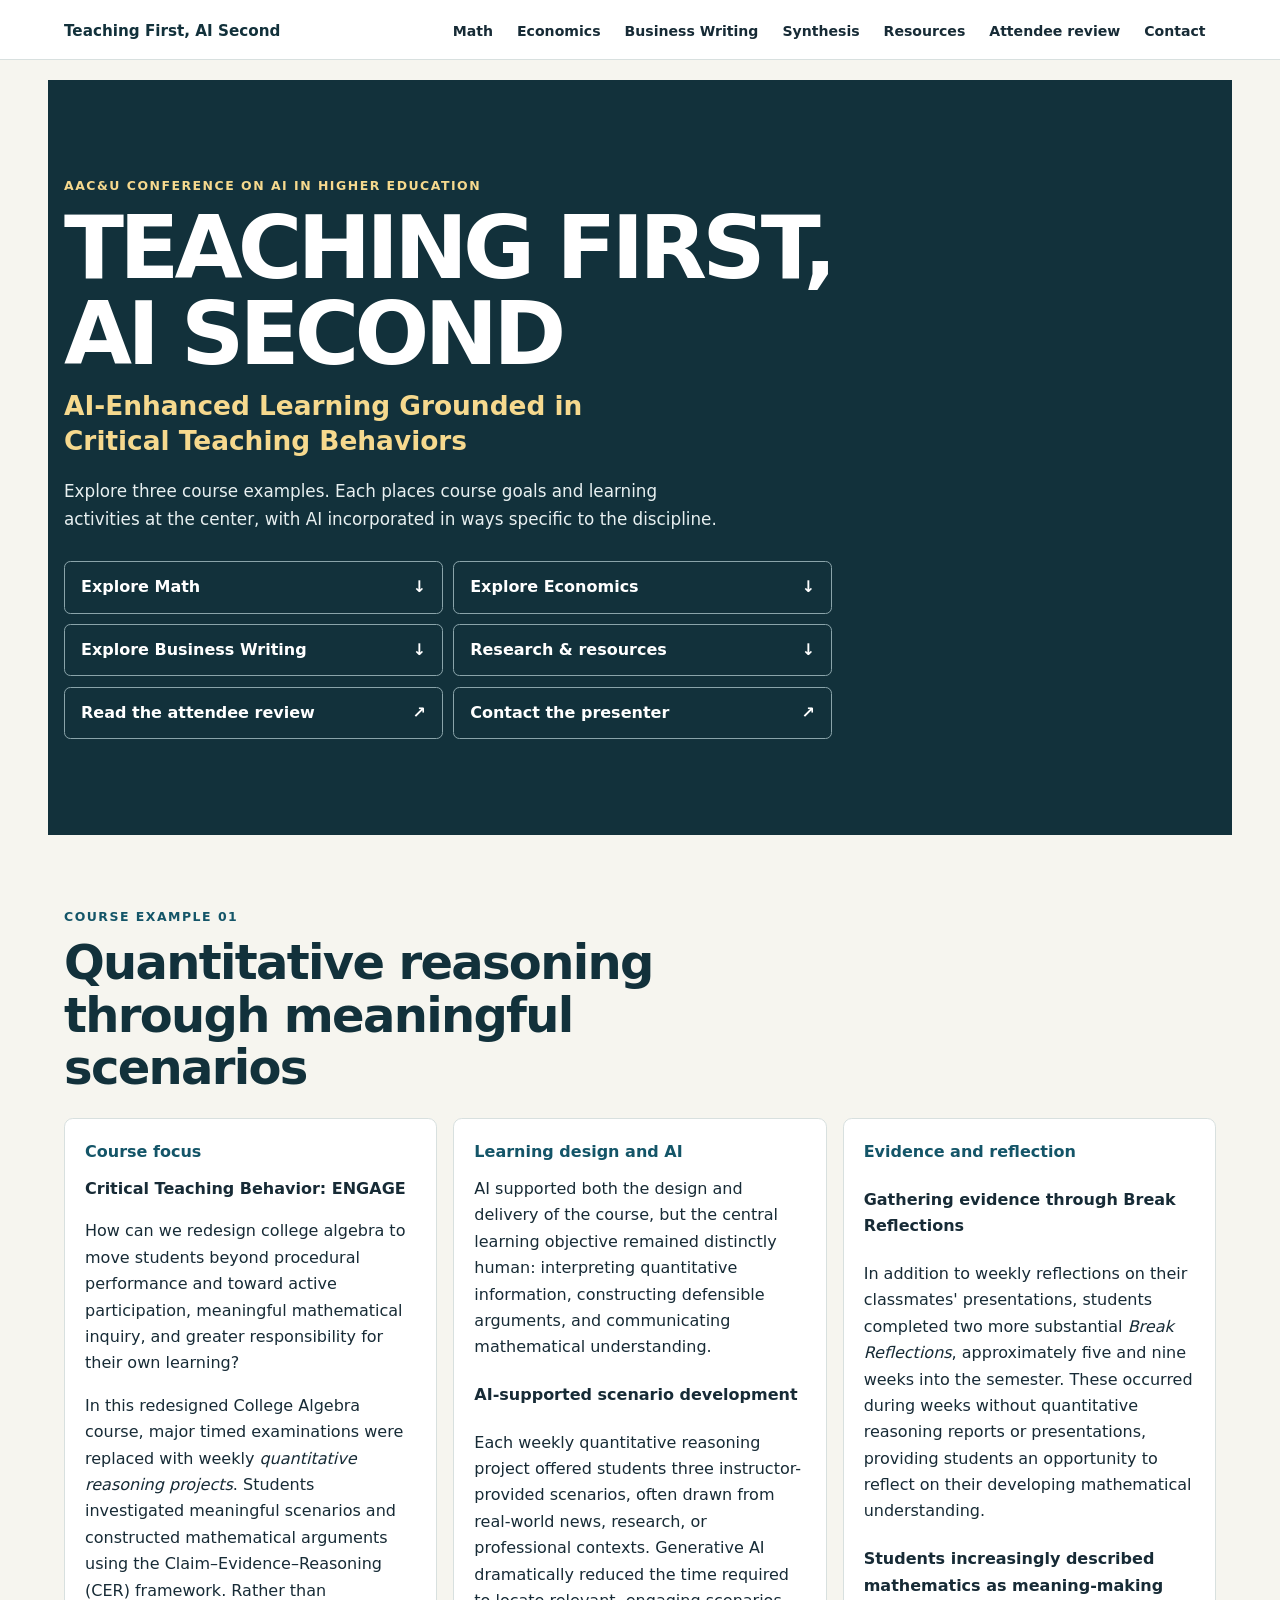
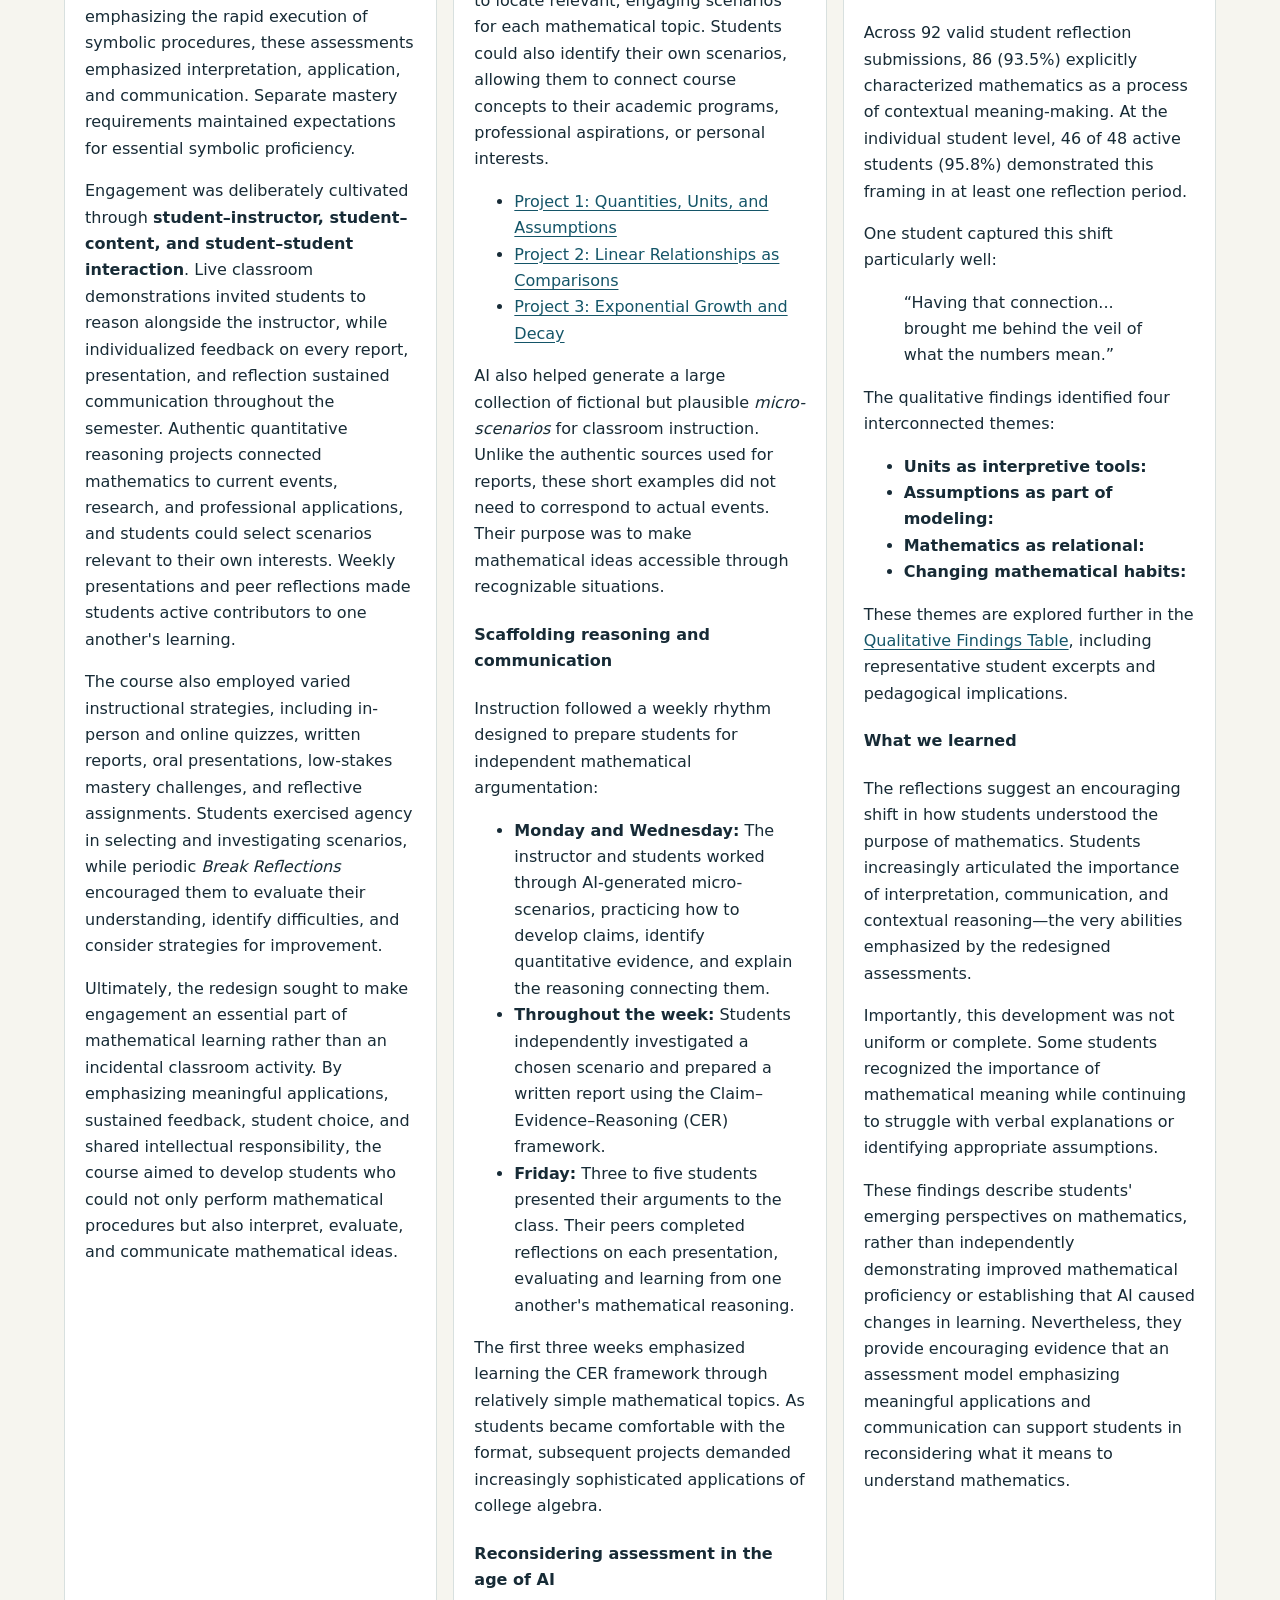
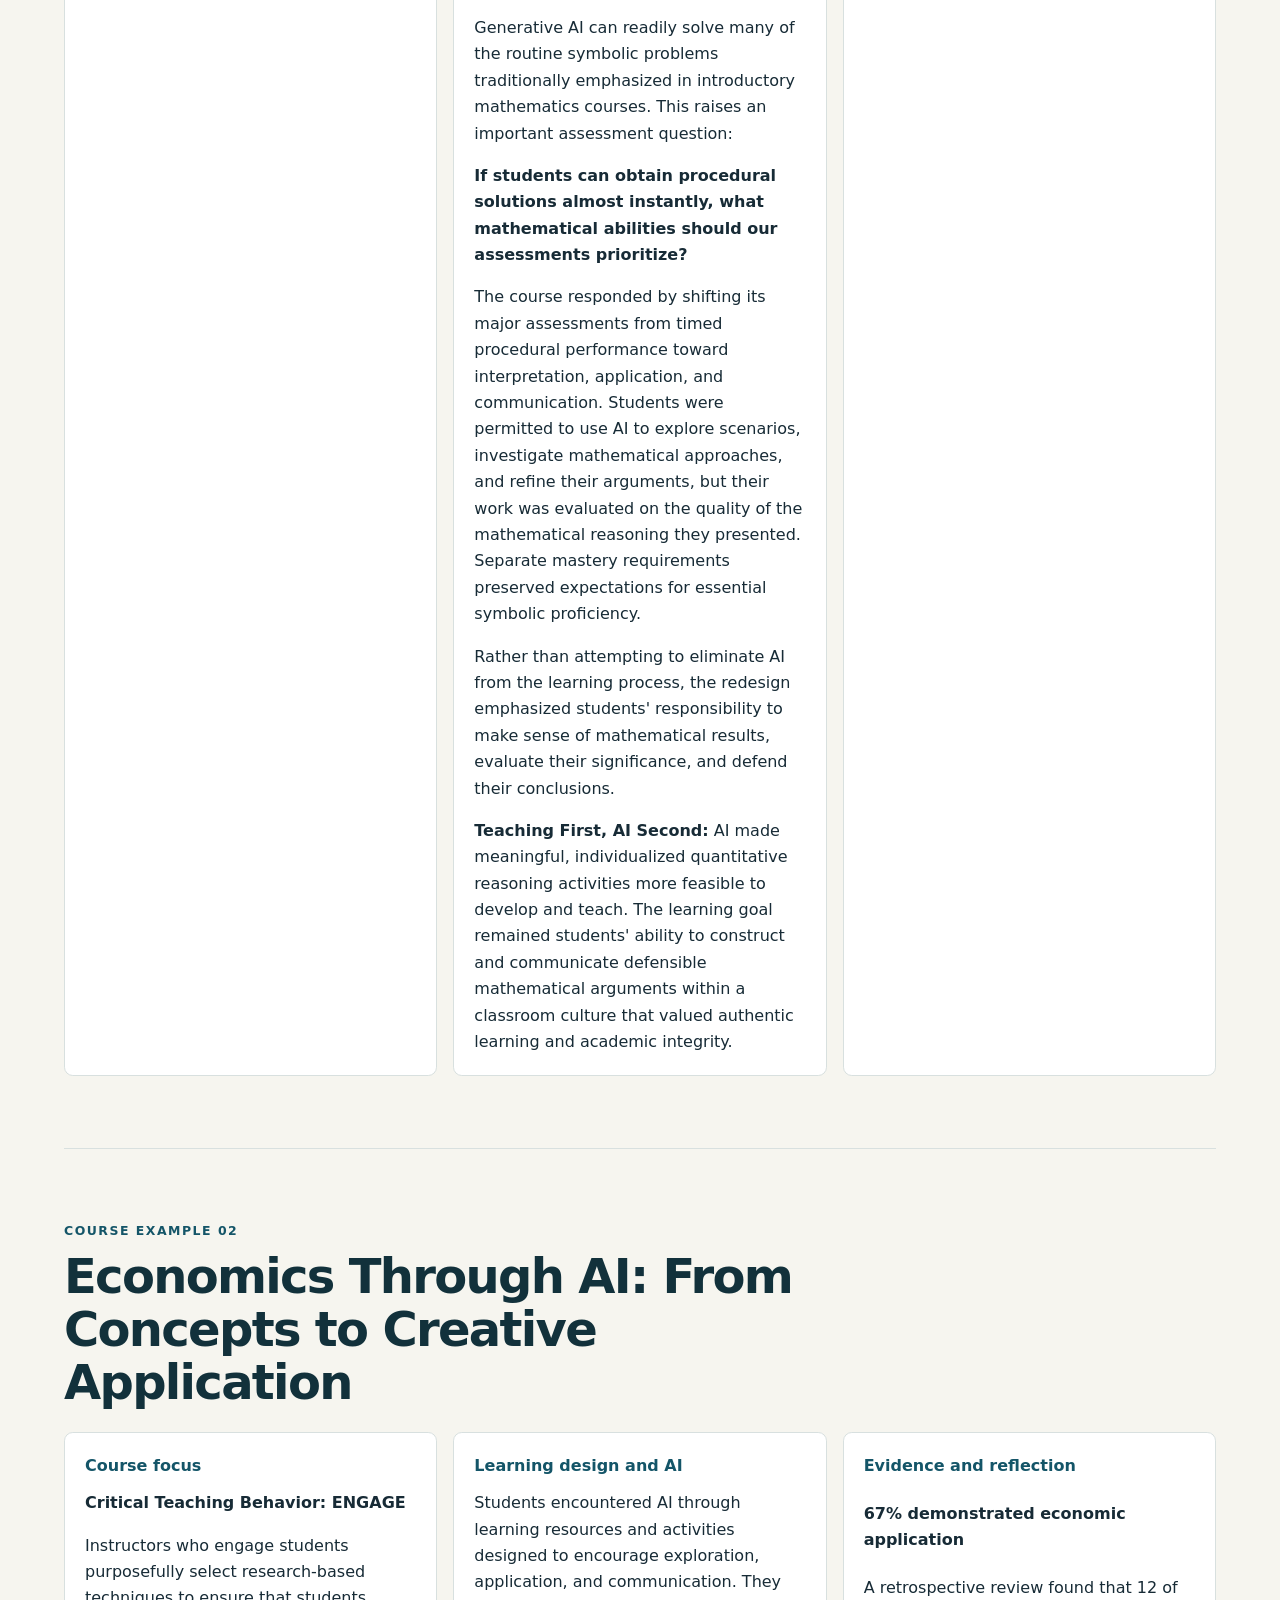
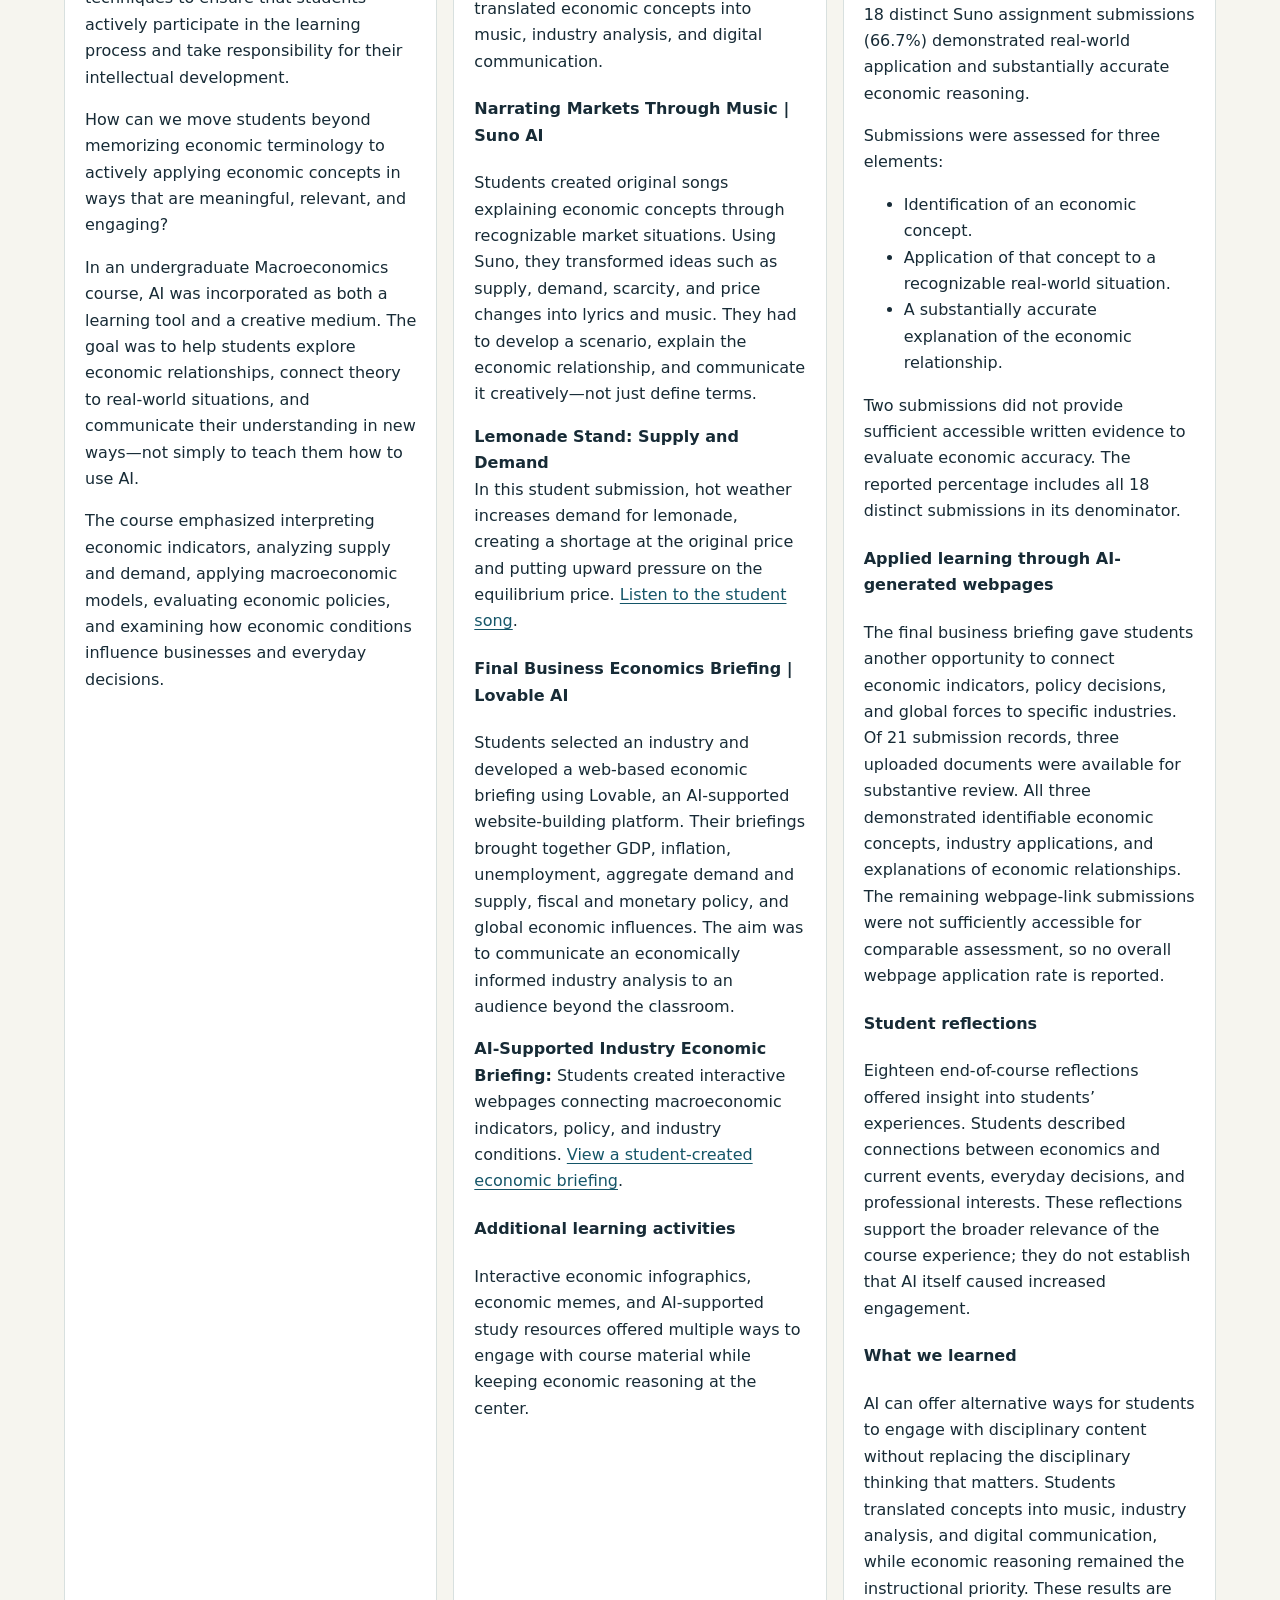
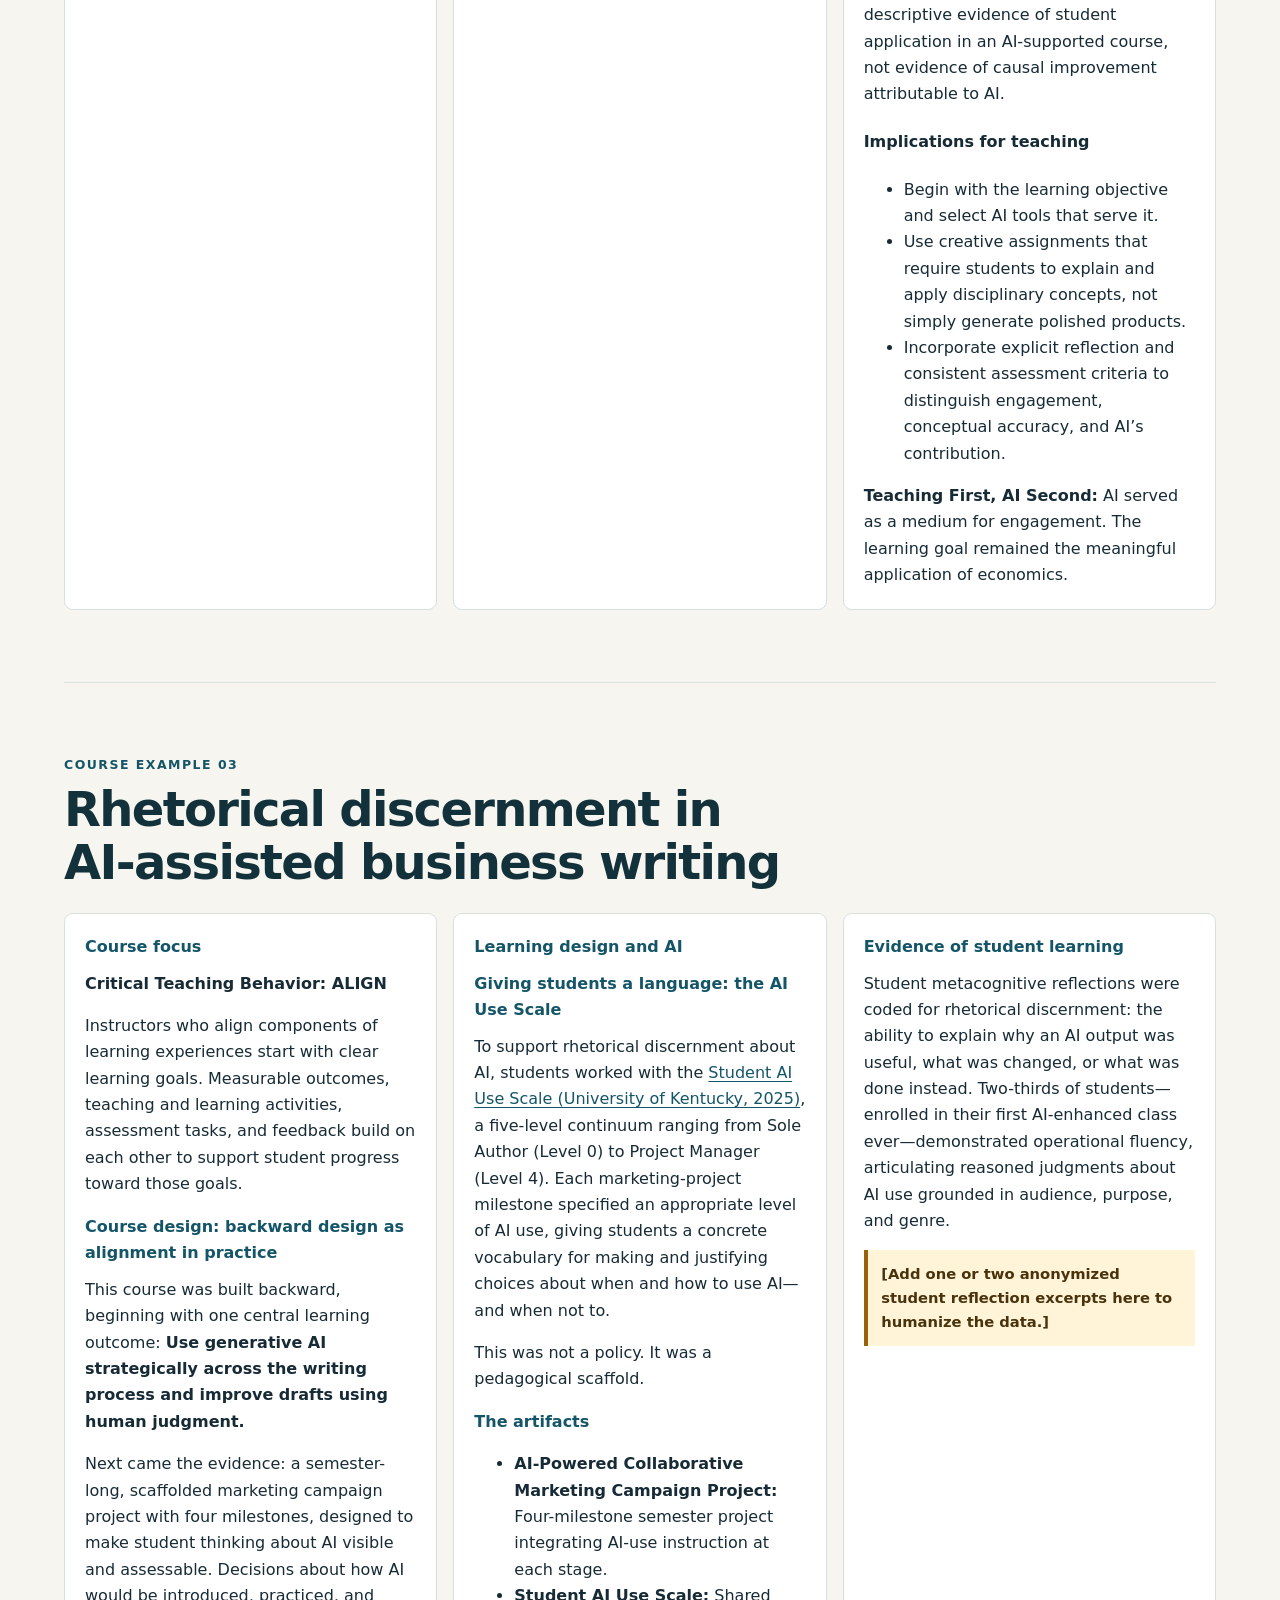
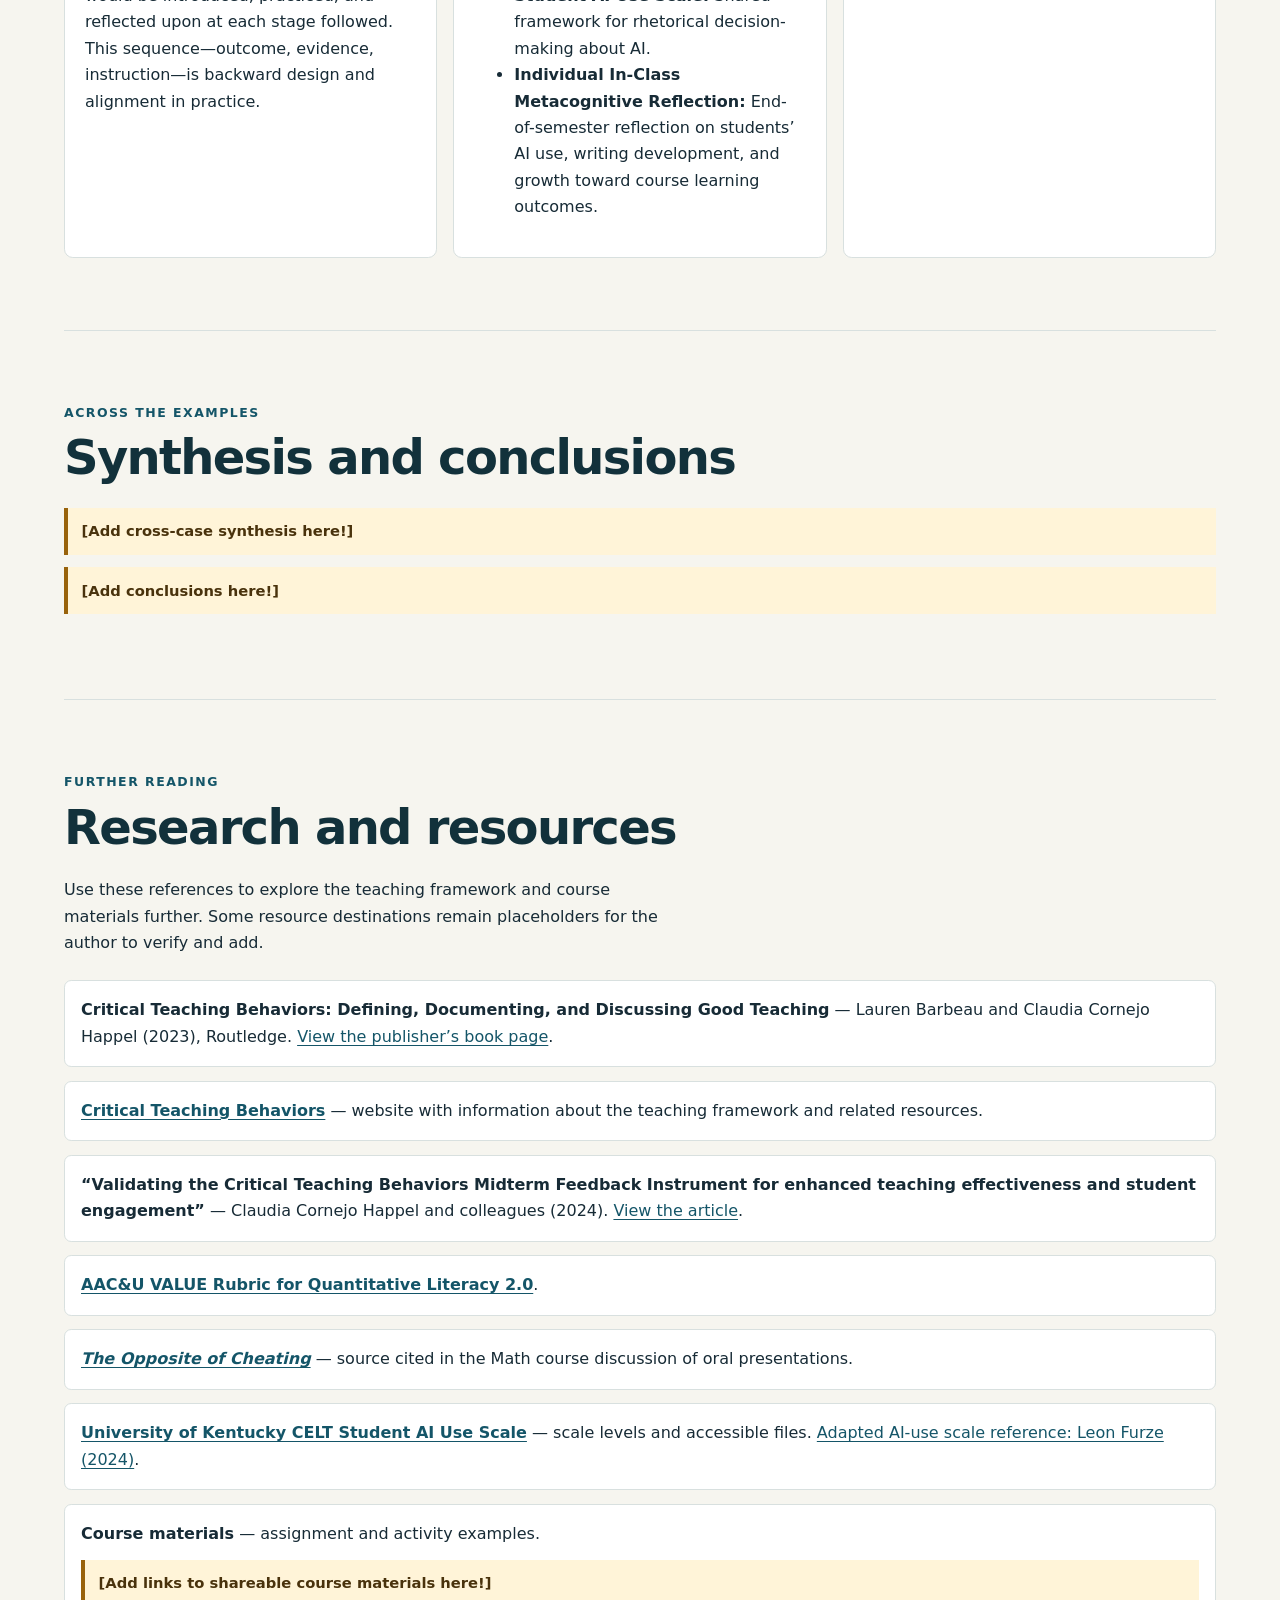
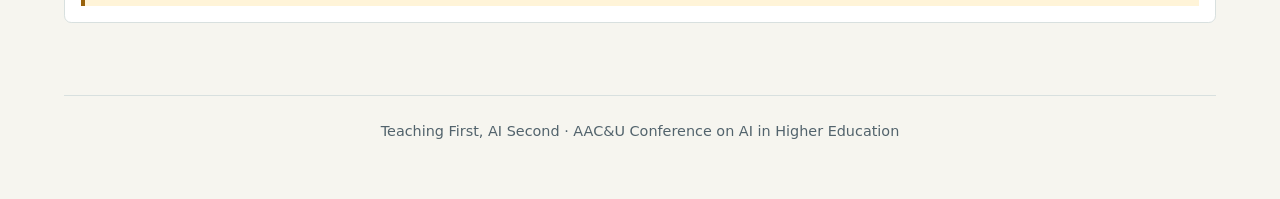
==== index.html @ a276803b "add QR project examples" ====
<!doctype html>
<html lang="en">
<head>
  <meta charset="utf-8">
  <meta name="viewport" content="width=device-width, initial-scale=1">
  <meta name="description" content="Course examples of AI-enhanced learning grounded in critical teaching behaviors.">
  <title>Teaching First, AI Second | AAC&amp;U Conference on AI in Higher Education</title>
  <link rel="stylesheet" href="styles.css">
</head>
<body>
  <header class="site-header">
	<a class="site-name" href="#top">Teaching First, AI Second</a>
	<nav aria-label="Main navigation">
	  <a href="#math">Math</a>
	  <a href="#economics">Economics</a>
	  <a href="#business-writing">Business Writing</a>
	  <a href="#synthesis">Synthesis</a>
	  <a href="#resources">Resources</a>
	  <a href="attendee-review.html">Attendee review</a>
	  <a href="contact.html">Contact</a>
	</nav>
  </header>

  <main id="top">
	<section class="hero" aria-labelledby="page-title">
	  <p class="eyebrow">AAC&amp;U Conference on AI in Higher Education</p>
	  <h1 id="page-title">Teaching First,<br>AI Second</h1>
	  <p class="subtitle">AI-Enhanced Learning Grounded in Critical Teaching Behaviors</p>
	  <p class="intro">Explore three course examples. Each places course goals and learning activities at the center, with AI incorporated in ways specific to the discipline.</p>
	  <nav class="section-nav" aria-label="Explore the course examples and resources">
		<a href="#math">Explore Math <span aria-hidden="true">↓</span></a>
		<a href="#economics">Explore Economics <span aria-hidden="true">↓</span></a>
		<a href="#business-writing">Explore Business Writing <span aria-hidden="true">↓</span></a>
		<a href="#resources">Research &amp; resources <span aria-hidden="true">↓</span></a>
		<a href="attendee-review.html">Read the attendee review <span aria-hidden="true">↗</span></a>
		<a href="contact.html">Contact the presenter <span aria-hidden="true">↗</span></a>
	  </nav>
	</section>

	<section class="case-studies" aria-label="Course examples">
	  <article class="case-study" id="math" aria-labelledby="math-title">
		<p class="eyebrow">Course example 01</p>
		<h2 id="math-title">Quantitative reasoning through meaningful scenarios</h2>
		<div class="case-grid">
		  <section>
			<h3>Course focus</h3>
			<p><strong>Critical Teaching Behavior: ENGAGE</strong></p>
			<p>How can we redesign college algebra to move students beyond procedural performance and toward active participation, meaningful mathematical inquiry, and greater responsibility for their own learning?</p>
			<p>In this redesigned College Algebra course, major timed examinations were replaced with weekly <em>quantitative reasoning projects</em>. Students investigated meaningful scenarios and constructed mathematical arguments using the Claim–Evidence–Reasoning (CER) framework. Rather than emphasizing the rapid execution of symbolic procedures, these assessments emphasized interpretation, application, and communication. Separate mastery requirements maintained expectations for essential symbolic proficiency.</p>
			<p>Engagement was deliberately cultivated through <strong>student–instructor, student–content, and student–student interaction</strong>. Live classroom demonstrations invited students to reason alongside the instructor, while individualized feedback on every report, presentation, and reflection sustained communication throughout the semester. Authentic quantitative reasoning projects connected mathematics to current events, research, and professional applications, and students could select scenarios relevant to their own interests. Weekly presentations and peer reflections made students active contributors to one another's learning.</p>
			<p>The course also employed varied instructional strategies, including in-person and online quizzes, written reports, oral presentations, low-stakes mastery challenges, and reflective assignments. Students exercised agency in selecting and investigating scenarios, while periodic <em>Break Reflections</em> encouraged them to evaluate their understanding, identify difficulties, and consider strategies for improvement.</p>
			<p>Ultimately, the redesign sought to make engagement an essential part of mathematical learning rather than an incidental classroom activity. By emphasizing meaningful applications, sustained feedback, student choice, and shared intellectual responsibility, the course aimed to develop students who could not only perform mathematical procedures but also interpret, evaluate, and communicate mathematical ideas.</p>
		  </section>
		  <section>
			<h3>Learning design and AI</h3>
			<p>AI supported both the design and delivery of the course, but the central learning objective remained distinctly human: interpreting quantitative information, constructing defensible arguments, and communicating mathematical understanding.</p>
			<h4>AI-supported scenario development</h4>
			<p>Each weekly quantitative reasoning project offered students three instructor-provided scenarios, often drawn from real-world news, research, or professional contexts. Generative AI dramatically reduced the time required to locate relevant, engaging scenarios for each mathematical topic. Students could also identify their own scenarios, allowing them to connect course concepts to their academic programs, professional aspirations, or personal interests.</p>
			<ul>
			  <li><a href="quantitative-reasoning-project-1.html">Project 1: Quantities, Units, and Assumptions</a></li>
			  <li><a href="quantitative-reasoning-project-2.html">Project 2: Linear Relationships as Comparisons</a></li>
			  <li><a href="quantitative-reasoning-project-3.html">Project 3: Exponential Growth and Decay</a></li>
			</ul>
			<p>AI also helped generate a large collection of fictional but plausible <em>micro-scenarios</em> for classroom instruction. Unlike the authentic sources used for reports, these short examples did not need to correspond to actual events. Their purpose was to make mathematical ideas accessible through recognizable situations.</p>
			<h4>Scaffolding reasoning and communication</h4>
			<p>Instruction followed a weekly rhythm designed to prepare students for independent mathematical argumentation:</p>
			<ul>
			  <li><strong>Monday and Wednesday:</strong> The instructor and students worked through AI-generated micro-scenarios, practicing how to develop claims, identify quantitative evidence, and explain the reasoning connecting them.</li>
			  <li><strong>Throughout the week:</strong> Students independently investigated a chosen scenario and prepared a written report using the Claim–Evidence–Reasoning (CER) framework.</li>
			  <li><strong>Friday:</strong> Three to five students presented their arguments to the class. Their peers completed reflections on each presentation, evaluating and learning from one another's mathematical reasoning.</li>
			</ul>
			<p>The first three weeks emphasized learning the CER framework through relatively simple mathematical topics. As students became comfortable with the format, subsequent projects demanded increasingly sophisticated applications of college algebra.</p>
			<h4>Reconsidering assessment in the age of AI</h4>
			<p>Generative AI can readily solve many of the routine symbolic problems traditionally emphasized in introductory mathematics courses. This raises an important assessment question:</p>
			<p><strong>If students can obtain procedural solutions almost instantly, what mathematical abilities should our assessments prioritize?</strong></p>
			<p>The course responded by shifting its major assessments from timed procedural performance toward interpretation, application, and communication. Students were permitted to use AI to explore scenarios, investigate mathematical approaches, and refine their arguments, but their work was evaluated on the quality of the mathematical reasoning they presented. Separate mastery requirements preserved expectations for essential symbolic proficiency.</p>
			<p>Rather than attempting to eliminate AI from the learning process, the redesign emphasized students' responsibility to make sense of mathematical results, evaluate their significance, and defend their conclusions.</p>
			<p><strong>Teaching First, AI Second:</strong> AI made meaningful, individualized quantitative reasoning activities more feasible to develop and teach. The learning goal remained students' ability to construct and communicate defensible mathematical arguments within a classroom culture that valued authentic learning and academic integrity.</p>
		  </section>
		  <section class="evidence">
			<h3>Evidence and reflection</h3>
			<h4>Gathering evidence through Break Reflections</h4>
			<p>In addition to weekly reflections on their classmates' presentations, students completed two more substantial <em>Break Reflections</em>, approximately five and nine weeks into the semester. These occurred during weeks without quantitative reasoning reports or presentations, providing students an opportunity to reflect on their developing mathematical understanding.</p>
			<h4>Students increasingly described mathematics as meaning-making</h4>
			<p>Across 92 valid student reflection submissions, 86 (93.5%) explicitly characterized mathematics as a process of contextual meaning-making. At the individual student level, 46 of 48 active students (95.8%) demonstrated this framing in at least one reflection period.</p>
			<p>One student captured this shift particularly well:</p>
			<blockquote>
			  <p>“Having that connection... brought me behind the veil of what the numbers mean.”</p>
			</blockquote>
			<p>The qualitative findings identified four interconnected themes:</p>
			<ul>
			  <li><strong>Units as interpretive tools:</strong></li>
			  <li><strong>Assumptions as part of modeling:</strong></li>
			  <li><strong>Mathematics as relational:</strong></li>
			  <li><strong>Changing mathematical habits:</strong></li>
			</ul>
			<p>These themes are explored further in the <a href="math-reflections.html">Qualitative Findings Table</a>, including representative student excerpts and pedagogical implications.</p>
			<h4>What we learned</h4>
			<p>The reflections suggest an encouraging shift in how students understood the purpose of mathematics. Students increasingly articulated the importance of interpretation, communication, and contextual reasoning—the very abilities emphasized by the redesigned assessments.</p>
			<p>Importantly, this development was not uniform or complete. Some students recognized the importance of mathematical meaning while continuing to struggle with verbal explanations or identifying appropriate assumptions.</p>
			<p>These findings describe students' emerging perspectives on mathematics, rather than independently demonstrating improved mathematical proficiency or establishing that AI caused changes in learning. Nevertheless, they provide encouraging evidence that an assessment model emphasizing meaningful applications and communication can support students in reconsidering what it means to understand mathematics.</p>
		  </section>
		</div>
	  </article>

	  <article class="case-study" id="economics" aria-labelledby="economics-title">
		<p class="eyebrow">Course example 02</p>
		<h2 id="economics-title">Economics Through AI: From Concepts to Creative Application</h2>
		<div class="case-grid">
		  <section>
			<h3>Course focus</h3>
			<p><strong>Critical Teaching Behavior: ENGAGE</strong></p>
			<p>Instructors who engage students purposefully select research-based techniques to ensure that students actively participate in the learning process and take responsibility for their intellectual development.</p>
			<p>How can we move students beyond memorizing economic terminology to actively applying economic concepts in ways that are meaningful, relevant, and engaging?</p>
			<p>In an undergraduate Macroeconomics course, AI was incorporated as both a learning tool and a creative medium. The goal was to help students explore economic relationships, connect theory to real-world situations, and communicate their understanding in new ways—not simply to teach them how to use AI.</p>
			<p>The course emphasized interpreting economic indicators, analyzing supply and demand, applying macroeconomic models, evaluating economic policies, and examining how economic conditions influence businesses and everyday decisions.</p>
		  </section>
		  <section>
			<h3>Learning design and AI</h3>
			<p>Students encountered AI through learning resources and activities designed to encourage exploration, application, and communication. They translated economic concepts into music, industry analysis, and digital communication.</p>
			<h4>Narrating Markets Through Music | Suno AI</h4>
			<p>Students created original songs explaining economic concepts through recognizable market situations. Using Suno, they transformed ideas such as supply, demand, scarcity, and price changes into lyrics and music. They had to develop a scenario, explain the economic relationship, and communicate it creatively—not just define terms.</p>
			<p><strong>Lemonade Stand: Supply and Demand</strong><br>In this student submission, hot weather increases demand for lemonade, creating a shortage at the original price and putting upward pressure on the equilibrium price. <a href="https://suno.com/s/8NjTIILHOWcfeUUK" target="_blank" rel="noopener noreferrer">Listen to the student song</a>.</p>
			<h4>Final Business Economics Briefing | Lovable AI</h4>
			<p>Students selected an industry and developed a web-based economic briefing using Lovable, an AI-supported website-building platform. Their briefings brought together GDP, inflation, unemployment, aggregate demand and supply, fiscal and monetary policy, and global economic influences. The aim was to communicate an economically informed industry analysis to an audience beyond the classroom.</p>
			<p><strong>AI-Supported Industry Economic Briefing:</strong> Students created interactive webpages connecting macroeconomic indicators, policy, and industry conditions. <a href="https://oil-insight-nexus.lovable.app/">View a student-created economic briefing</a>.</p>
			<h4>Additional learning activities</h4>
			<p>Interactive economic infographics, economic memes, and AI-supported study resources offered multiple ways to engage with course material while keeping economic reasoning at the center.</p>
		  </section>
		  <section class="evidence">
			<h3>Evidence and reflection</h3>
			<h4>67% demonstrated economic application</h4>
			<p>A retrospective review found that 12 of 18 distinct Suno assignment submissions (66.7%) demonstrated real-world application and substantially accurate economic reasoning.</p>
			<p>Submissions were assessed for three elements:</p>
			<ul>
			  <li>Identification of an economic concept.</li>
			  <li>Application of that concept to a recognizable real-world situation.</li>
			  <li>A substantially accurate explanation of the economic relationship.</li>
			</ul>
			<p>Two submissions did not provide sufficient accessible written evidence to evaluate economic accuracy. The reported percentage includes all 18 distinct submissions in its denominator.</p>
			<h4>Applied learning through AI-generated webpages</h4>
			<p>The final business briefing gave students another opportunity to connect economic indicators, policy decisions, and global forces to specific industries. Of 21 submission records, three uploaded documents were available for substantive review. All three demonstrated identifiable economic concepts, industry applications, and explanations of economic relationships. The remaining webpage-link submissions were not sufficiently accessible for comparable assessment, so no overall webpage application rate is reported.</p>
			<h4>Student reflections</h4>
			<p>Eighteen end-of-course reflections offered insight into students’ experiences. Students described connections between economics and current events, everyday decisions, and professional interests. These reflections support the broader relevance of the course experience; they do not establish that AI itself caused increased engagement.</p>
			<h4>What we learned</h4>
			<p>AI can offer alternative ways for students to engage with disciplinary content without replacing the disciplinary thinking that matters. Students translated concepts into music, industry analysis, and digital communication, while economic reasoning remained the instructional priority. These results are descriptive evidence of student application in an AI-supported course, not evidence of causal improvement attributable to AI.</p>
			<h4>Implications for teaching</h4>
			<ul>
			  <li>Begin with the learning objective and select AI tools that serve it.</li>
			  <li>Use creative assignments that require students to explain and apply disciplinary concepts, not simply generate polished products.</li>
			  <li>Incorporate explicit reflection and consistent assessment criteria to distinguish engagement, conceptual accuracy, and AI’s contribution.</li>
			</ul>
			<p><strong>Teaching First, AI Second:</strong> AI served as a medium for engagement. The learning goal remained the meaningful application of economics.</p>
		  </section>
		</div>
	  </article>

	  <article class="case-study" id="business-writing" aria-labelledby="writing-title">
		<p class="eyebrow">Course example 03</p>
		<h2 id="writing-title">Rhetorical discernment in AI-assisted business writing</h2>
		<div class="case-grid">
		  <section>
			<h3>Course focus</h3>
			<p><strong>Critical Teaching Behavior: ALIGN</strong></p>
			<p>Instructors who align components of learning experiences start with clear learning goals. Measurable outcomes, teaching and learning activities, assessment tasks, and feedback build on each other to support student progress toward those goals.</p>
			<h3>Course design: backward design as alignment in practice</h3>
			<p>This course was built backward, beginning with one central learning outcome: <strong>Use generative AI strategically across the writing process and improve drafts using human judgment.</strong></p>
			<p>Next came the evidence: a semester-long, scaffolded marketing campaign project with four milestones, designed to make student thinking about AI visible and assessable. Decisions about how AI would be introduced, practiced, and reflected upon at each stage followed. This sequence—outcome, evidence, instruction—is backward design and alignment in practice.</p>
		  </section>
		  <section>
			<h3>Learning design and AI</h3>
			<h3>Giving students a language: the AI Use Scale</h3>
			<p>To support rhetorical discernment about AI, students worked with the <a href="https://celt.uky.edu/student-ai-use-scale">Student AI Use Scale (University of Kentucky, 2025)</a>, a five-level continuum ranging from Sole Author (Level 0) to Project Manager (Level 4). Each marketing-project milestone specified an appropriate level of AI use, giving students a concrete vocabulary for making and justifying choices about when and how to use AI—and when not to.</p>
			<p>This was not a policy. It was a pedagogical scaffold.</p>
			<h3>The artifacts</h3>
			<ul>
			  <li><strong>AI-Powered Collaborative Marketing Campaign Project:</strong> Four-milestone semester project integrating AI-use instruction at each stage.</li>
			  <li><strong>Student AI Use Scale:</strong> Shared framework for rhetorical decision-making about AI.</li>
			  <li><strong>Individual In-Class Metacognitive Reflection:</strong> End-of-semester reflection on students’ AI use, writing development, and growth toward course learning outcomes.</li>
			</ul>
		  </section>
		  <section class="evidence">
			<h3>Evidence of student learning</h3>
			<p>Student metacognitive reflections were coded for rhetorical discernment: the ability to explain why an AI output was useful, what was changed, or what was done instead. Two-thirds of students—enrolled in their first AI-enhanced class ever—demonstrated operational fluency, articulating reasoned judgments about AI use grounded in audience, purpose, and genre.</p>
			<p class="placeholder">[Add one or two anonymized student reflection excerpts here to humanize the data.]</p>
		  </section>
		</div>
	  </article>
	</section>

	<section class="synthesis" id="synthesis" aria-labelledby="synthesis-title">
	  <p class="eyebrow">Across the examples</p>
	  <h2 id="synthesis-title">Synthesis and conclusions</h2>
	  <p class="placeholder">[Add cross-case synthesis here!]</p>
	  <p class="placeholder">[Add conclusions here!]</p>
	</section>

	<section class="resources" id="resources" aria-labelledby="resources-title">
	  <p class="eyebrow">Further reading</p>
	  <h2 id="resources-title">Research and resources</h2>
	  <p>Use these references to explore the teaching framework and course materials further. Some resource destinations remain placeholders for the author to verify and add.</p>
	  <ul>
		<li>
		  <strong>Critical Teaching Behaviors: Defining, Documenting, and Discussing Good Teaching</strong> — Lauren Barbeau and Claudia Cornejo Happel (2023), Routledge.
		  <a href="https://www.routledge.com/Critical-Teaching-Behaviors-Defining-Documenting-and-Discussing-Good-Teaching/Barbeau-CornejoHappel/p/book/9781642673692">View the publisher’s book page</a>.
		</li>
		<li>
		  <strong><a href="https://criticalteachingbehaviors.org/">Critical Teaching Behaviors</a></strong> — website with information about the teaching framework and related resources.
		</li>
		<li>
		  <strong>“Validating the Critical Teaching Behaviors Midterm Feedback Instrument for enhanced teaching effectiveness and student engagement”</strong> — Claudia Cornejo Happel and colleagues (2024).
		  <a href="https://journals.publishing.umich.edu/tia/article/id/4759/">View the article</a>.
		</li>
		<li>
		  <strong><a href="https://www.aacu.org/value/rubrics/value-rubrics-quantitative-literacy-2.0">AAC&amp;U VALUE Rubric for Quantitative Literacy 2.0</a></strong>.
		</li>
		<li>
		  <strong><em><a href="https://www.theoppositeofcheating.com/">The Opposite of Cheating</a></em></strong> — source cited in the Math course discussion of oral presentations.
		</li>
		<li>
		  <strong><a href="https://celt.uky.edu/student-ai-use-scale">University of Kentucky CELT Student AI Use Scale</a></strong> — scale levels and accessible files.
		  <a href="https://leonfurze.com/2024/08/28/updating-the-ai-assessment-scale/">Adapted AI-use scale reference: Leon Furze (2024)</a>.
		</li>
		<li>
		  <strong>Course materials</strong> — assignment and activity examples.
		  <span class="placeholder">[Add links to shareable course materials here!]</span>
		</li>
	  </ul>
	</section>
  </main>
  <footer>
	<p>Teaching First, AI Second · AAC&amp;U Conference on AI in Higher Education</p>
  </footer>
</body>
</html>
---- styles.css ----
:root {
  color-scheme: light;
  --ink: #172b36;
  --muted: #52636c;
  --paper: #f6f5ef;
  --surface: #ffffff;
  --navy: #12313b;
  --teal: #145568;
  --gold: #e7b654;
  --placeholder-bg: #fff4d8;
  --placeholder-border: #98620b;
  --line: #d8e0df;
  font-family: Inter, ui-sans-serif, system-ui, -apple-system, BlinkMacSystemFont, "Segoe UI", sans-serif;
  color: var(--ink);
  background: var(--paper);
}

* {
  box-sizing: border-box;
}

html {
  scroll-behavior: smooth;
  scroll-padding-top: 8rem;
}

body {
  margin: 0;
  min-width: 320px;
  line-height: 1.65;
}

a {
  color: var(--teal);
  text-underline-offset: 0.2em;
}

a:hover {
  color: var(--navy);
}

a:focus-visible {
  outline: 3px solid var(--gold);
  outline-offset: 3px;
}

.site-header {
  position: sticky;
  z-index: 10;
  top: 0;
  display: grid;
  gap: 0.25rem;
  padding: 0.6rem 1rem 0.35rem;
  border-bottom: 1px solid var(--line);
  background: var(--surface);
}

.site-name {
  width: fit-content;
  color: var(--navy);
  font-size: 0.95rem;
  font-weight: 800;
  text-decoration: none;
}

.site-header nav {
  display: flex;
  gap: 0.2rem;
  overflow-x: auto;
  overscroll-behavior-x: contain;
  scrollbar-width: thin;
  white-space: nowrap;
}

.site-header nav a {
  display: inline-flex;
  min-height: 2.75rem;
  align-items: center;
  padding: 0.5rem 0.65rem;
  border-radius: 0.35rem;
  color: var(--ink);
  font-size: 0.88rem;
  font-weight: 650;
  text-decoration: none;
}

.site-header nav a:hover {
  background: var(--paper);
}

main {
  width: min(100% - 2rem, 72rem);
  margin-inline: auto;
}

.hero {
  margin: 1.25rem -1rem 0;
	padding: clamp(2.5rem, 8vw, 6rem) 1rem;
  background: var(--navy);
  color: #ffffff;
}

.hero .eyebrow {
  color: #f6d98e;
}

.eyebrow {
  margin: 0 0 0.5rem;
  color: var(--teal);
  font-size: 0.78rem;
  font-weight: 800;
  letter-spacing: 0.12em;
  text-transform: uppercase;
}

h1,
h2,
h3,
p {
  margin-top: 0;
}

h1 {
  max-width: 13ch;
  margin-bottom: 0.75rem;
  font-size: clamp(2.8rem, 12vw, 5.5rem);
  letter-spacing: -0.055em;
  line-height: 0.98;
  text-transform: uppercase;
}

.subtitle {
  max-width: 38rem;
  margin-bottom: 1.25rem;
  color: #f6d98e;
  font-size: clamp(1.15rem, 4vw, 1.65rem);
  font-weight: 650;
  line-height: 1.3;
}

.intro {
  max-width: 42rem;
  margin-bottom: 1.75rem;
  color: #e8f0f1;
  font-size: 1.05rem;
}

.section-nav {
  display: grid;
  grid-template-columns: 1fr;
  gap: 0.65rem;
  max-width: 48rem;
}

.section-nav a {
  display: flex;
  min-height: 3rem;
  align-items: center;
  justify-content: space-between;
  gap: 1rem;
  padding: 0.75rem 1rem;
  border: 1px solid #8aa4aa;
  border-radius: 0.4rem;
  color: #ffffff;
  font-weight: 700;
  text-decoration: none;
}

.section-nav a:hover {
  border-color: var(--gold);
  background: #1d4651;
  color: #ffffff;
}

.case-study,
.synthesis,
.resources {
  padding-block: 3.25rem;
  border-bottom: 1px solid var(--line);
  scroll-margin-top: 8rem;
}

.case-study h2,
.synthesis h2,
.resources h2 {
  max-width: 22ch;
  margin-bottom: 1.5rem;
  color: var(--navy);
  font-size: clamp(1.8rem, 7vw, 3rem);
  letter-spacing: -0.035em;
  line-height: 1.1;
}

.case-grid {
  display: grid;
  grid-template-columns: 1fr;
  gap: 1rem;
}

.case-grid > section {
  padding: 1.25rem;
  border: 1px solid var(--line);
  border-radius: 0.55rem;
  background: var(--surface);
}

.case-grid h3 {
  margin-bottom: 0.65rem;
  color: var(--teal);
  font-size: 1rem;
}

.case-grid p:last-child {
  margin-bottom: 0;
}

.placeholder {
  display: block;
  margin-block: 0.8rem;
  padding: 0.7rem 0.85rem;
  border-left: 4px solid var(--placeholder-border);
  background: var(--placeholder-bg);
  color: #49320c;
  font-size: 0.92rem;
  font-weight: 650;
  overflow-wrap: anywhere;
}

.math-findings-page {
  padding-bottom: 2rem;
}

.math-findings-hero {
  padding-block: 2.5rem;
  border-bottom: 1px solid var(--line);
}

.math-findings-hero h1 {
  max-width: 20ch;
  color: var(--navy);
  font-size: clamp(2.3rem, 9vw, 4.25rem);
  letter-spacing: -0.045em;
  line-height: 1.05;
  text-transform: none;
}

.math-findings-lead {
  max-width: 68ch;
  color: var(--muted);
  font-size: 1.1rem;
}

.math-findings-section {
  padding-block: 2.75rem;
  border-bottom: 1px solid var(--line);
  scroll-margin-top: 8rem;
}

.math-findings-section h2 {
  max-width: 28ch;
  margin-bottom: 1.5rem;
  color: var(--navy);
  font-size: clamp(1.8rem, 6vw, 2.6rem);
  letter-spacing: -0.035em;
  line-height: 1.12;
}

.math-prompt-grid {
  display: grid;
  gap: 1rem;
}

.math-prompt-card {
  padding: 1.25rem;
  border: 1px solid var(--line);
  border-radius: 0.55rem;
  background: var(--surface);
}

.math-prompt-card h3 {
  margin-bottom: 0.75rem;
  color: var(--teal);
  font-size: 1.1rem;
}

.qualitative-table-wrap {
  overflow-x: auto;
  border: 1px solid var(--line);
  border-radius: 0.55rem;
  background: var(--surface);
}

.qualitative-findings-table {
  width: 100%;
  min-width: 72rem;
  border-collapse: collapse;
  text-align: left;
}

.qualitative-findings-table caption {
  padding: 0.9rem 1rem;
  color: var(--muted);
  font-weight: 650;
  text-align: left;
}

.qualitative-findings-table th,
.qualitative-findings-table td {
  padding: 1rem;
  border-bottom: 1px solid var(--line);
  vertical-align: top;
}

.qualitative-findings-table thead th {
  background: var(--navy);
  color: var(--surface);
  font-size: 0.88rem;
}

.qualitative-findings-table tbody th {
  width: 16%;
  color: var(--navy);
}

.qualitative-findings-table td:nth-child(2) {
  width: 25%;
}

.qualitative-findings-table td:nth-child(3) {
  width: 34%;
}

.qualitative-findings-table td:nth-child(4) {
  width: 25%;
}

.qualitative-findings-table tbody tr:nth-child(even) {
  background: var(--paper);
}

.qualitative-findings-table p:last-child {
  margin-bottom: 0;
}

.findings-discussion {
  margin-top: 2.5rem;
}

.findings-discussion h3 {
  margin-bottom: 0.75rem;
  color: var(--teal);
  font-size: 1.25rem;
}

.reflection-table {
  width: fit-content;
  max-width: 100%;
  margin-block: 0.8rem 1rem;
  border-collapse: collapse;
  text-align: left;
}

.reflection-table caption {
  margin-bottom: 0.35rem;
  color: var(--muted);
  font-size: 0.9rem;
  font-weight: 650;
  text-align: left;
}

.reflection-table th,
.reflection-table td {
  padding: 0.45rem 0.85rem 0.45rem 0;
  border-bottom: 1px solid var(--line);
}

.reflection-table thead th {
  color: var(--muted);
  font-size: 0.82rem;
}

.reflection-table tbody th,
.reflection-table tfoot th {
  color: var(--navy);
  font-weight: 650;
}

.resources > p:not(.eyebrow) {
  max-width: 60ch;
}

.resources ul {
  display: grid;
  gap: 0.85rem;
  margin: 1.5rem 0 0;
  padding: 0;
  list-style: none;
}

.resources li {
  padding: 1rem;
  border: 1px solid var(--line);
  border-radius: 0.45rem;
  background: var(--surface);
}

.resources li .placeholder {
  margin-bottom: 0;
}

footer {
  padding: 1.5rem 1rem 2.5rem;
  color: var(--muted);
  font-size: 0.9rem;
  text-align: center;
}

.review-page {
  padding-bottom: 2rem;
}

.review-hero {
  padding-block: 2.5rem;
  border-bottom: 1px solid var(--line);
}

.review-hero h1 {
  max-width: 20ch;
  color: var(--navy);
  font-size: clamp(2.3rem, 9vw, 4.25rem);
  letter-spacing: -0.045em;
  line-height: 1.05;
  text-transform: none;
}

.review-lead {
  max-width: 68ch;
  color: var(--muted);
  font-size: 1.1rem;
}

.review-toc {
  display: grid;
  gap: 0.5rem;
  margin-top: 1.5rem;
}

.review-toc a {
  display: flex;
  min-height: 2.75rem;
  align-items: center;
  padding: 0.55rem 0.8rem;
  border: 1px solid var(--line);
  border-radius: 0.4rem;
  background: var(--surface);
  font-weight: 700;
  text-decoration: none;
}

.review-section {
  padding-block: 2.75rem;
  border-bottom: 1px solid var(--line);
  scroll-margin-top: 8rem;
}

.review-section h2 {
  max-width: 28ch;
  margin-bottom: 1.5rem;
  color: var(--navy);
  font-size: clamp(1.8rem, 6vw, 2.6rem);
  letter-spacing: -0.035em;
  line-height: 1.12;
}

.review-question-grid {
  display: grid;
  gap: 1rem;
}

.review-card {
  padding: 1.25rem;
  border: 1px solid var(--line);
  border-radius: 0.55rem;
  background: var(--surface);
}

.review-card h3 {
  margin-bottom: 0.75rem;
  color: var(--teal);
  font-size: 1.1rem;
}

.review-card ul,
.review-checklist {
  margin: 0;
  padding-left: 1.25rem;
}

.review-card li,
.review-checklist li {
  padding-left: 0.2rem;
}

.review-card li + li,
.review-checklist li + li {
  margin-top: 0.65rem;
}

.review-priorities {
  display: grid;
  gap: 0.75rem;
  margin: 0;
  padding-left: 1.5rem;
}

.review-priorities li {
  padding-left: 0.35rem;
}

.contact-page {
  min-height: 65vh;
  padding-block: 2.5rem 4rem;
}

.contact-hero h1 {
  max-width: 20ch;
  color: var(--navy);
  font-size: clamp(2.3rem, 9vw, 4.25rem);
  letter-spacing: -0.045em;
  line-height: 1.05;
  text-transform: none;
}

.contact-lead {
  max-width: 60ch;
  color: var(--muted);
  font-size: 1.1rem;
}

.contact-card {
  max-width: 48rem;
  margin-top: 2rem;
  padding: clamp(1.25rem, 4vw, 2rem);
  border: 1px solid var(--line);
  border-radius: 0.55rem;
  background: var(--surface);
}

.contact-card h2 {
  color: var(--teal);
}

.contact-table {
  width: 100%;
  border-collapse: collapse;
  text-align: left;
}

.contact-table th,
.contact-table td {
  padding: 0.85rem 1rem 0.85rem 0;
  border-bottom: 1px solid var(--line);
}

.contact-table thead th {
  color: var(--muted);
  font-size: 0.85rem;
  letter-spacing: 0.04em;
  text-transform: uppercase;
}

.contact-table tbody th {
  color: var(--navy);
  font-weight: 600;
}

.contact-table a {
  color: var(--teal);
}

@media (min-width: 42rem) {
  .site-header {
	grid-template-columns: auto minmax(0, 1fr);
	align-items: center;
	gap: 1rem;
	padding-inline: max(1.25rem, calc((100vw - 72rem) / 2));
  }

  .site-header nav {
	justify-content: flex-end;
  }

  .section-nav {
	grid-template-columns: repeat(2, minmax(0, 1fr));
  }

  .case-grid {
	grid-template-columns: repeat(2, minmax(0, 1fr));
  }

  .case-grid > .evidence {
	grid-column: 1 / -1;
  }

	.math-prompt-grid {
	grid-template-columns: repeat(2, minmax(0, 1fr));
  }

  .review-toc {
	grid-template-columns: repeat(2, minmax(0, 1fr));
  }

  .review-question-grid {
	grid-template-columns: repeat(2, minmax(0, 1fr));
  }
}

@media (min-width: 62rem) {
  .case-grid {
	grid-template-columns: repeat(3, minmax(0, 1fr));
  }

  .case-grid > .evidence {
	grid-column: auto;
  }

  .case-study,
  .synthesis,
  .resources {
	padding-block: 4.5rem;
  }
}

@media (prefers-reduced-motion: reduce) {
  html {
	scroll-behavior: auto;
  }
}
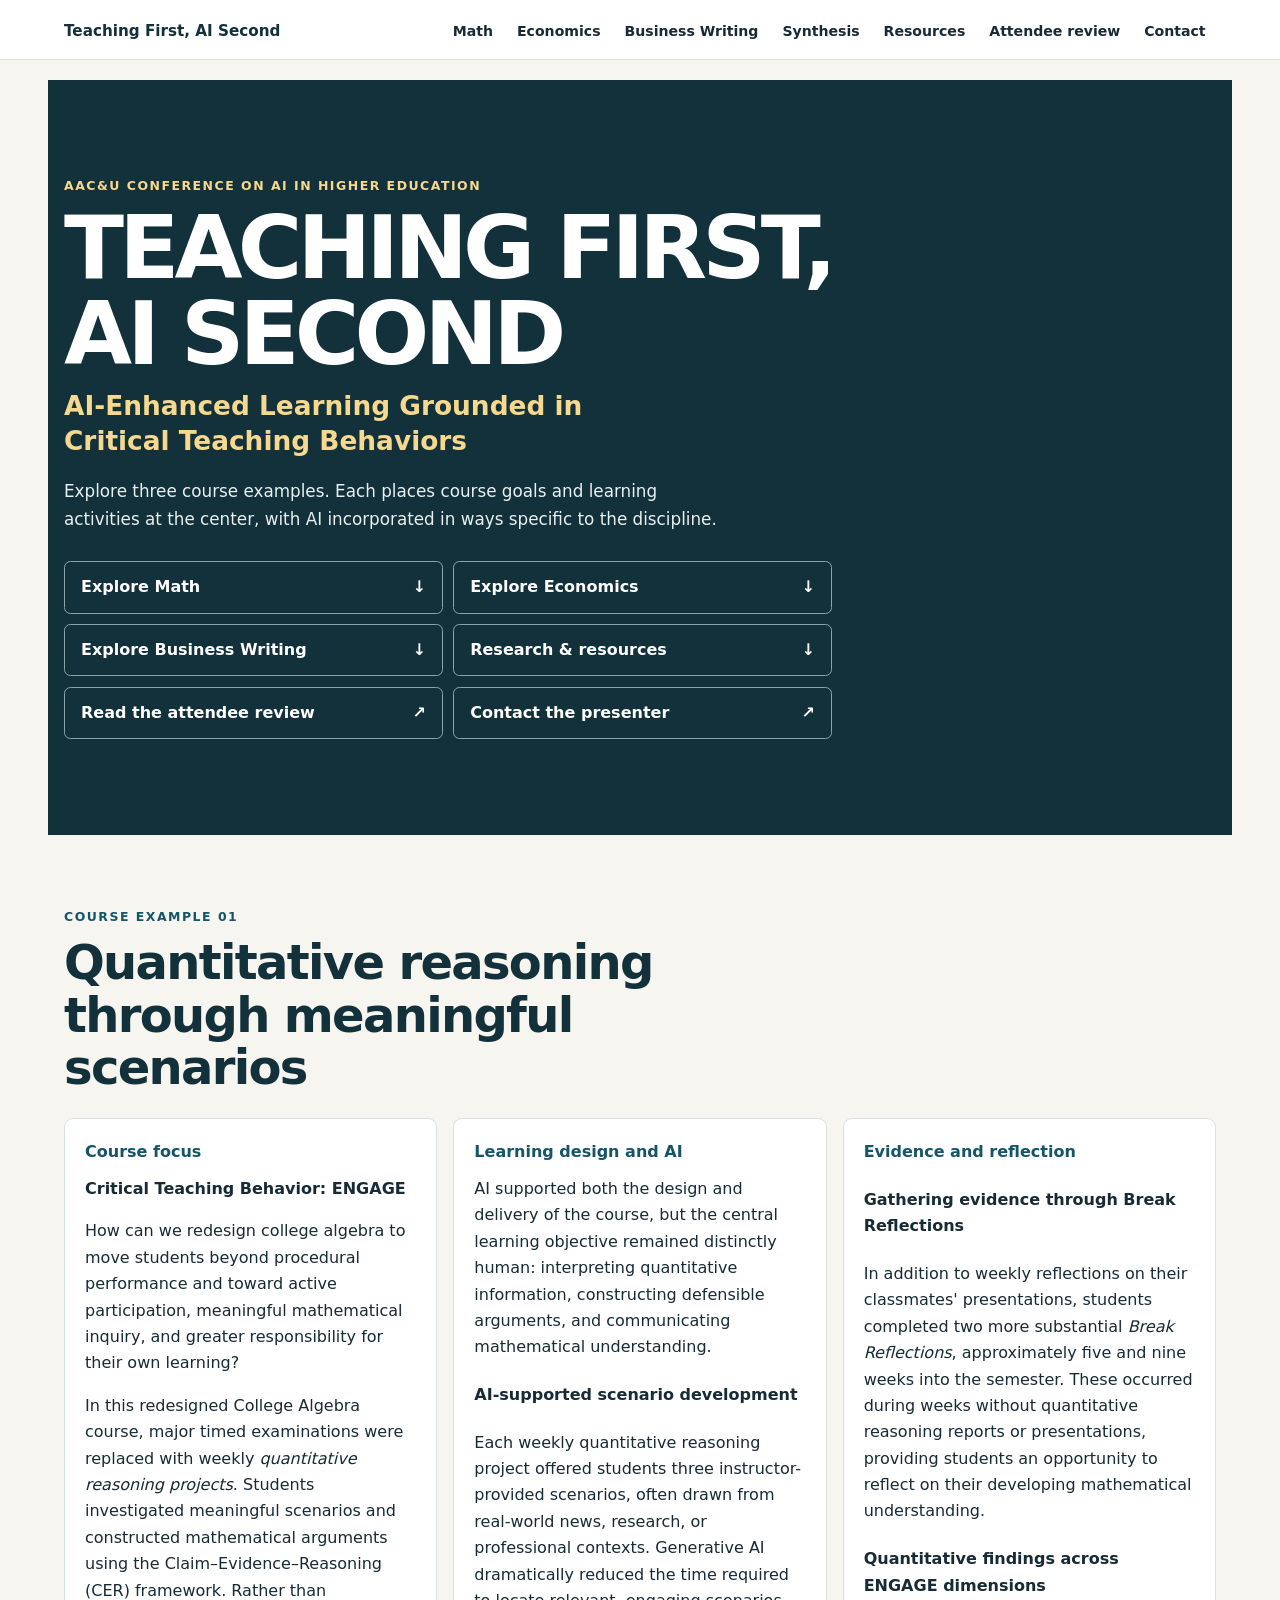
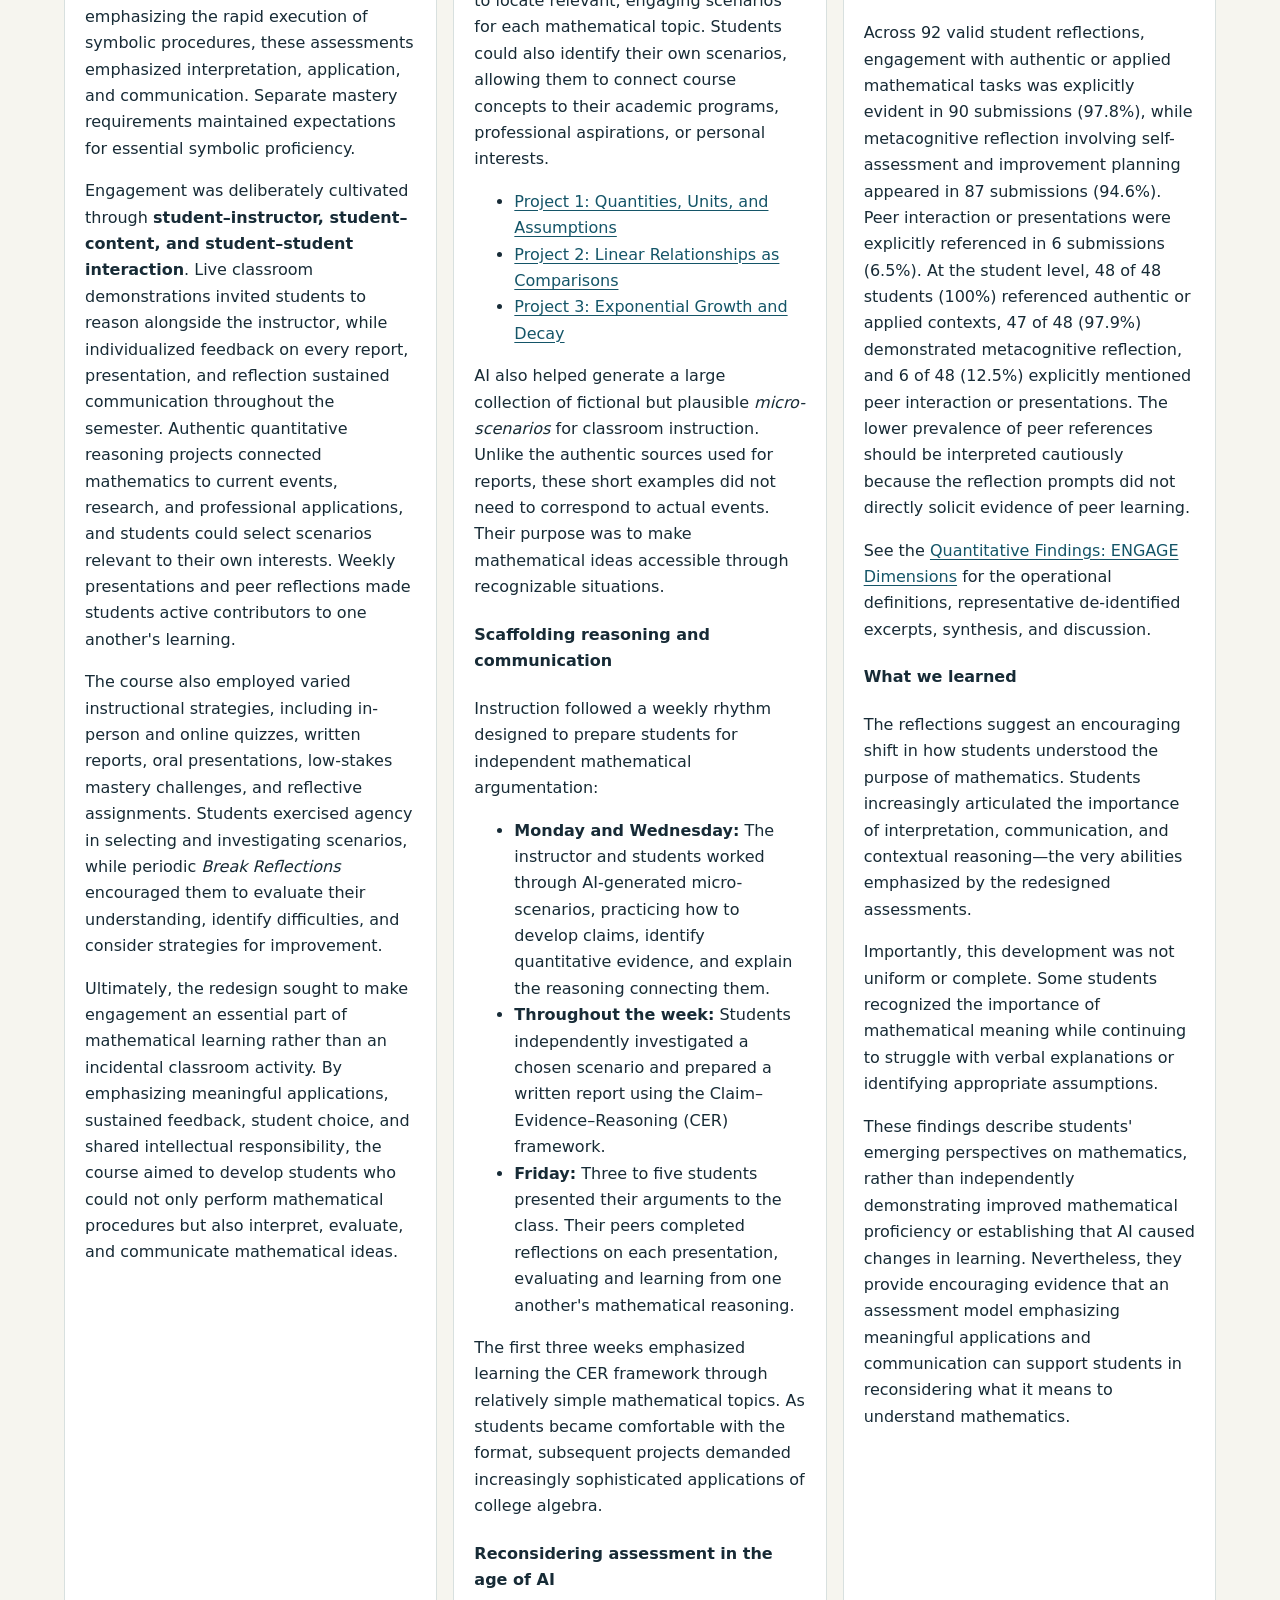
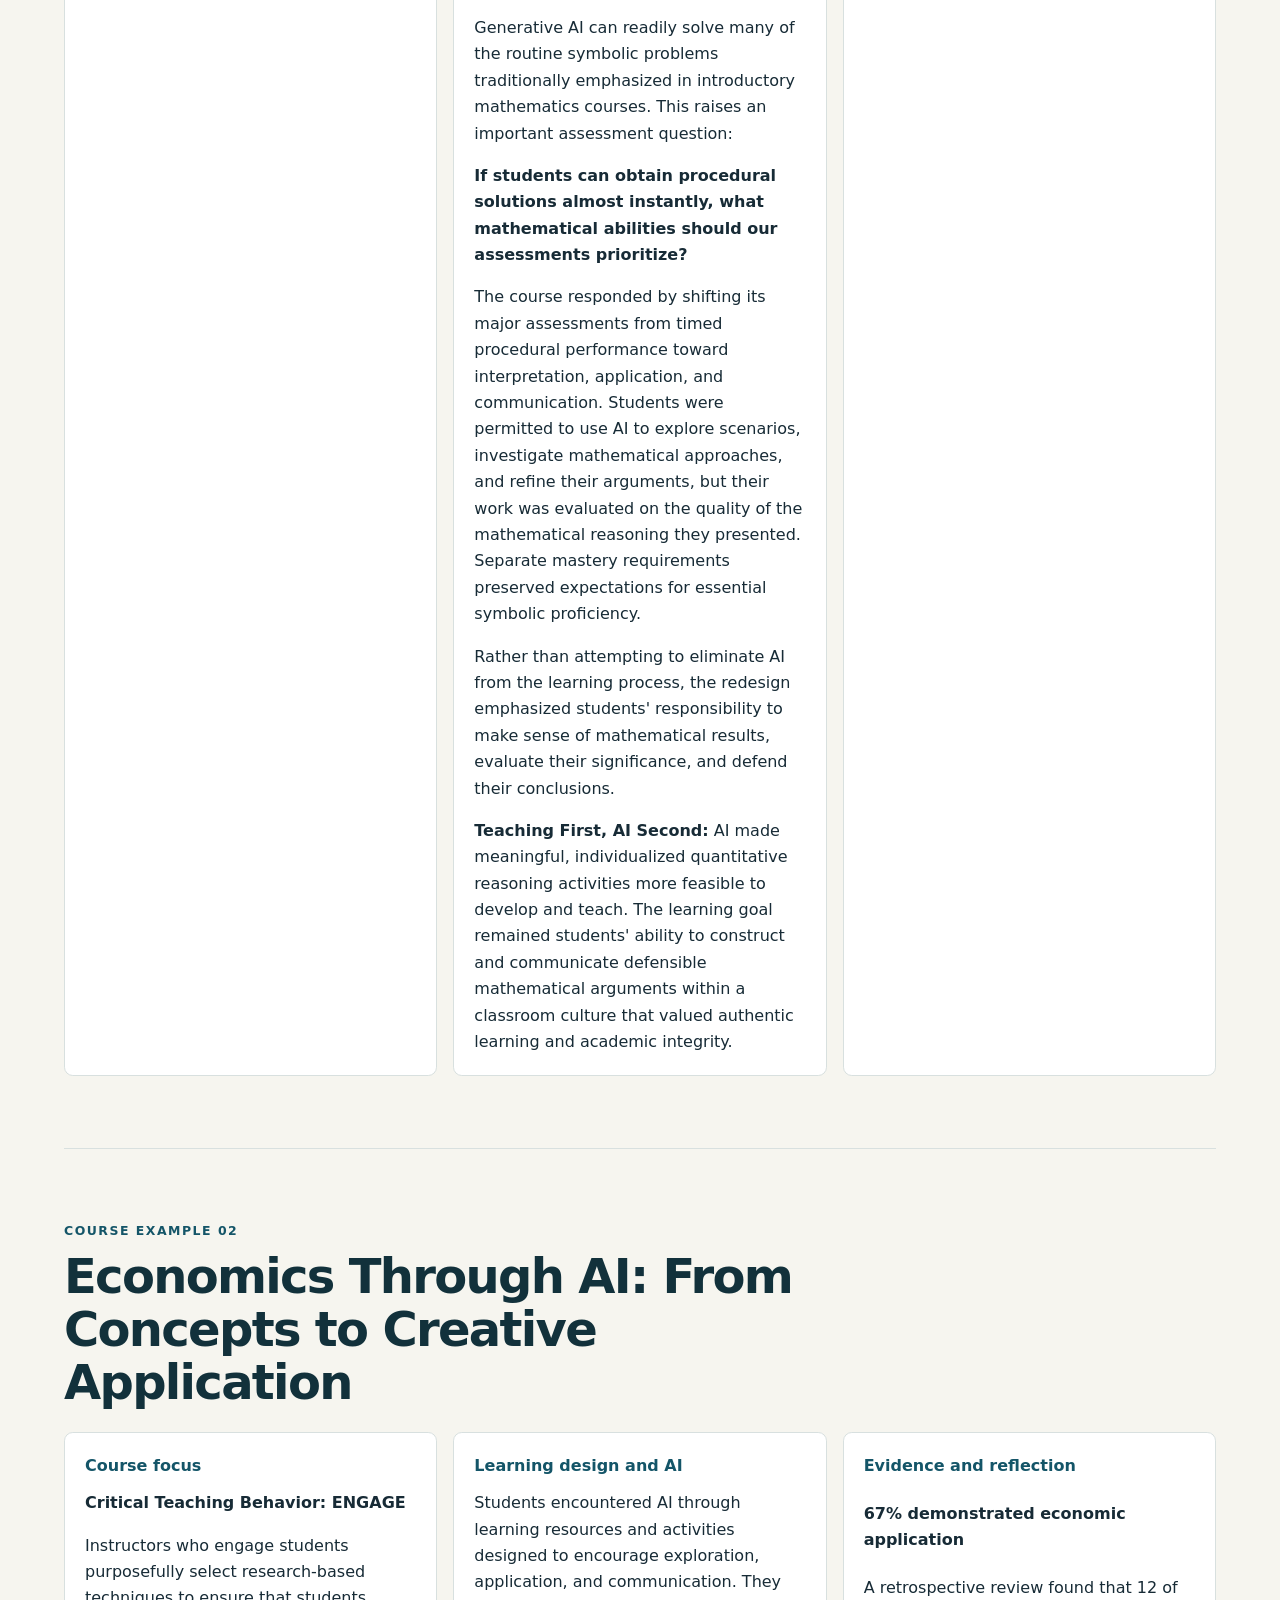
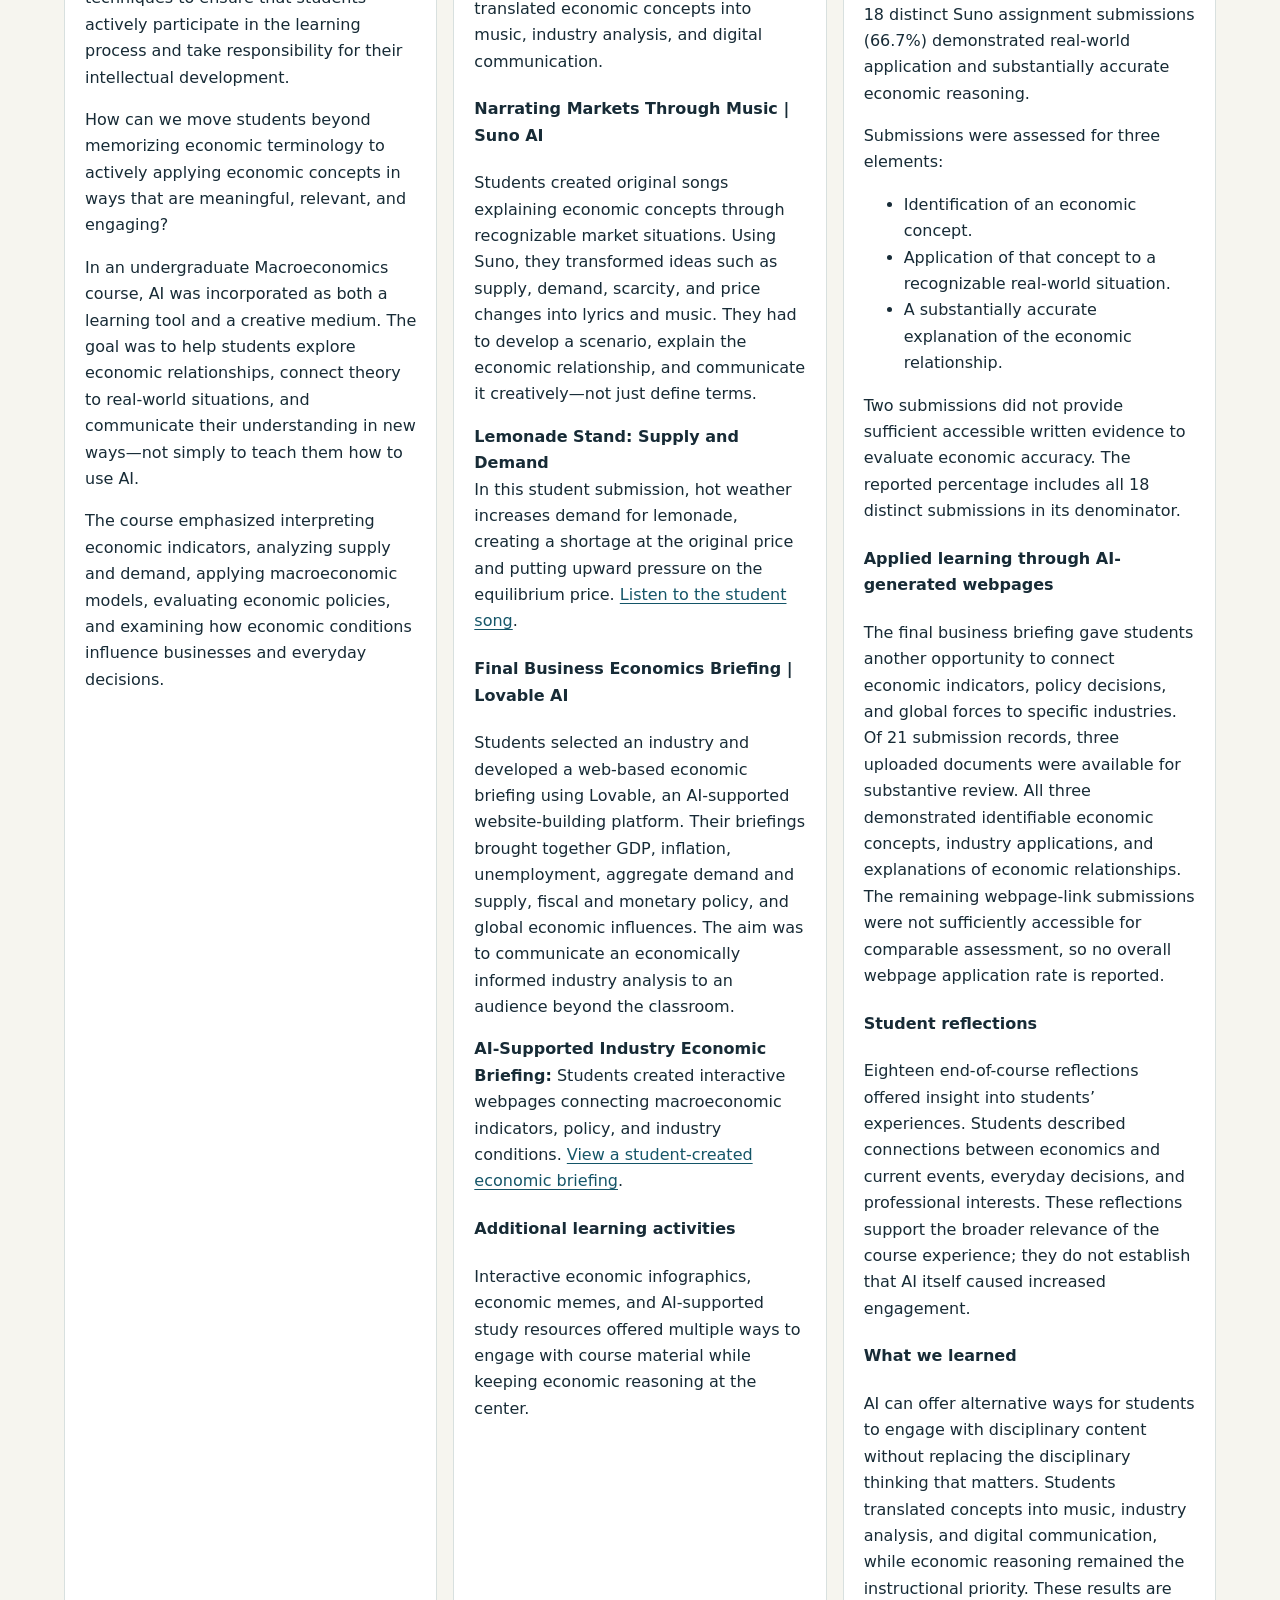
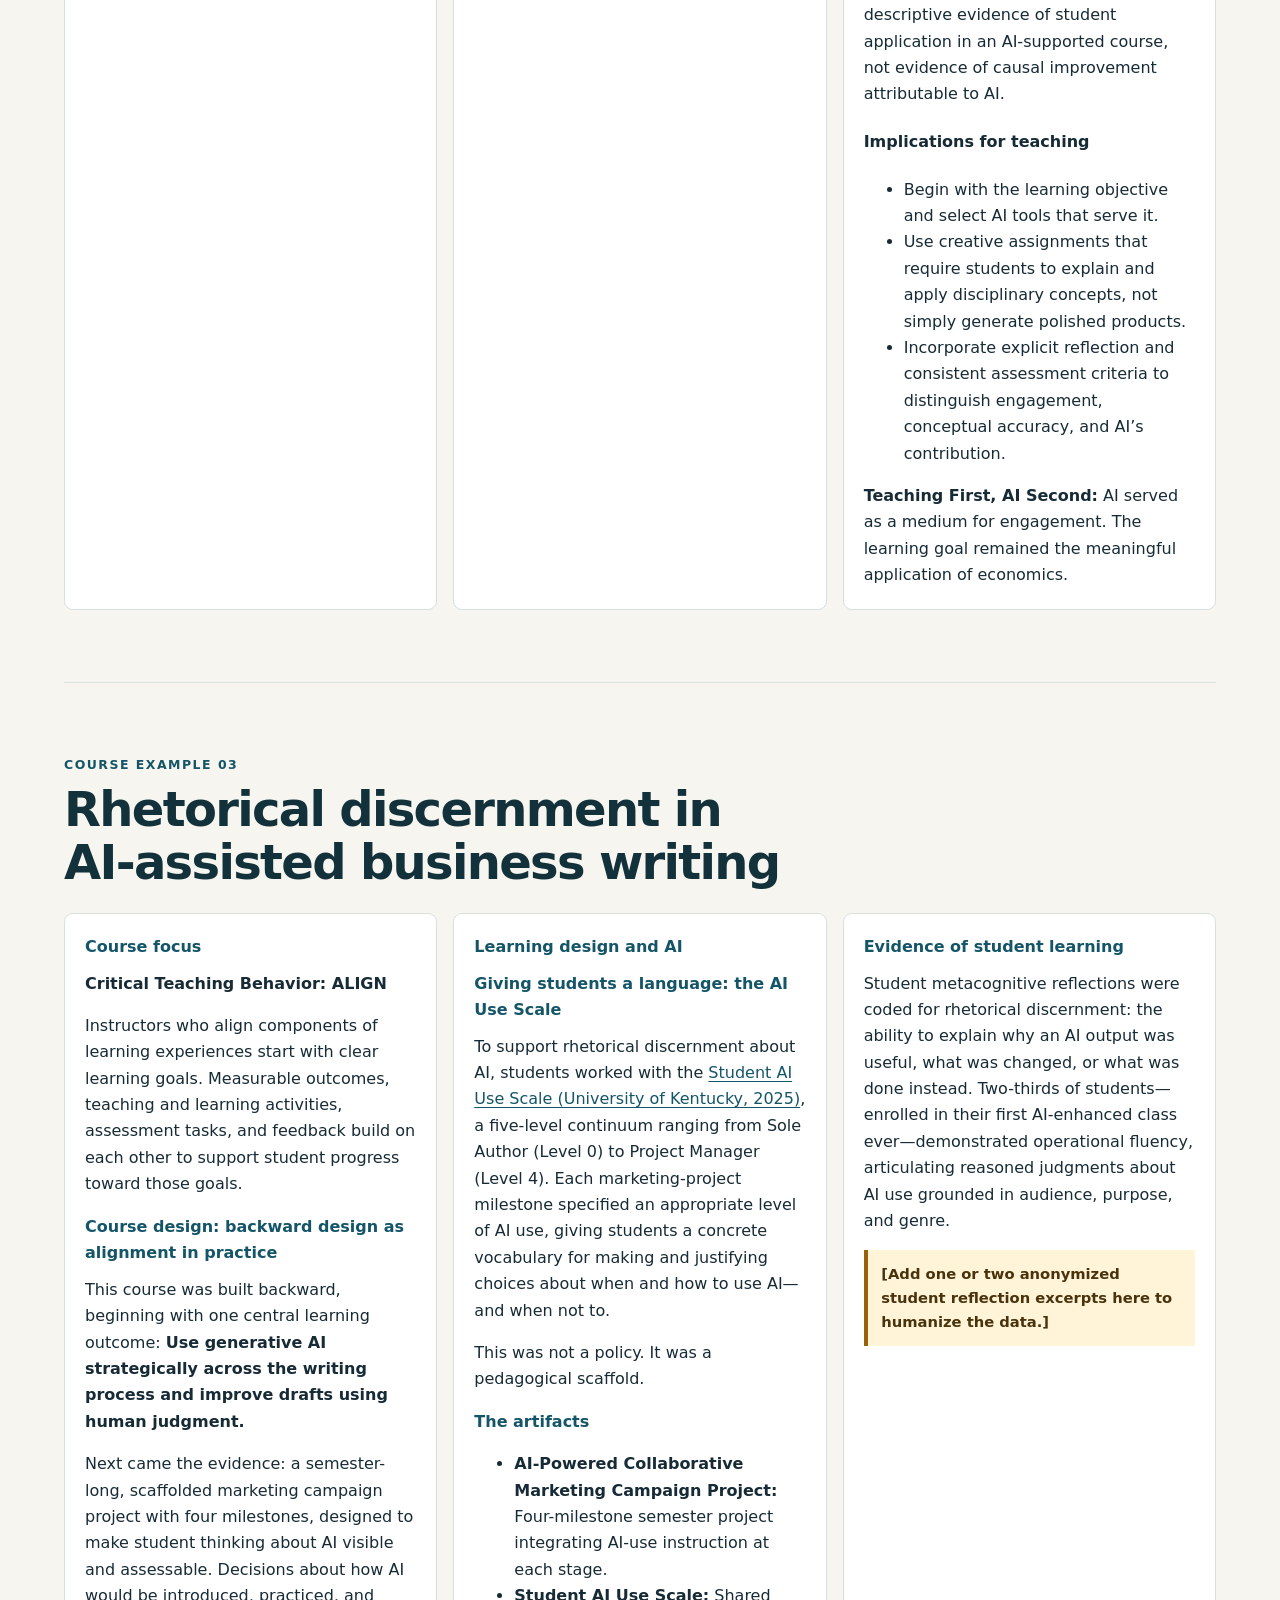
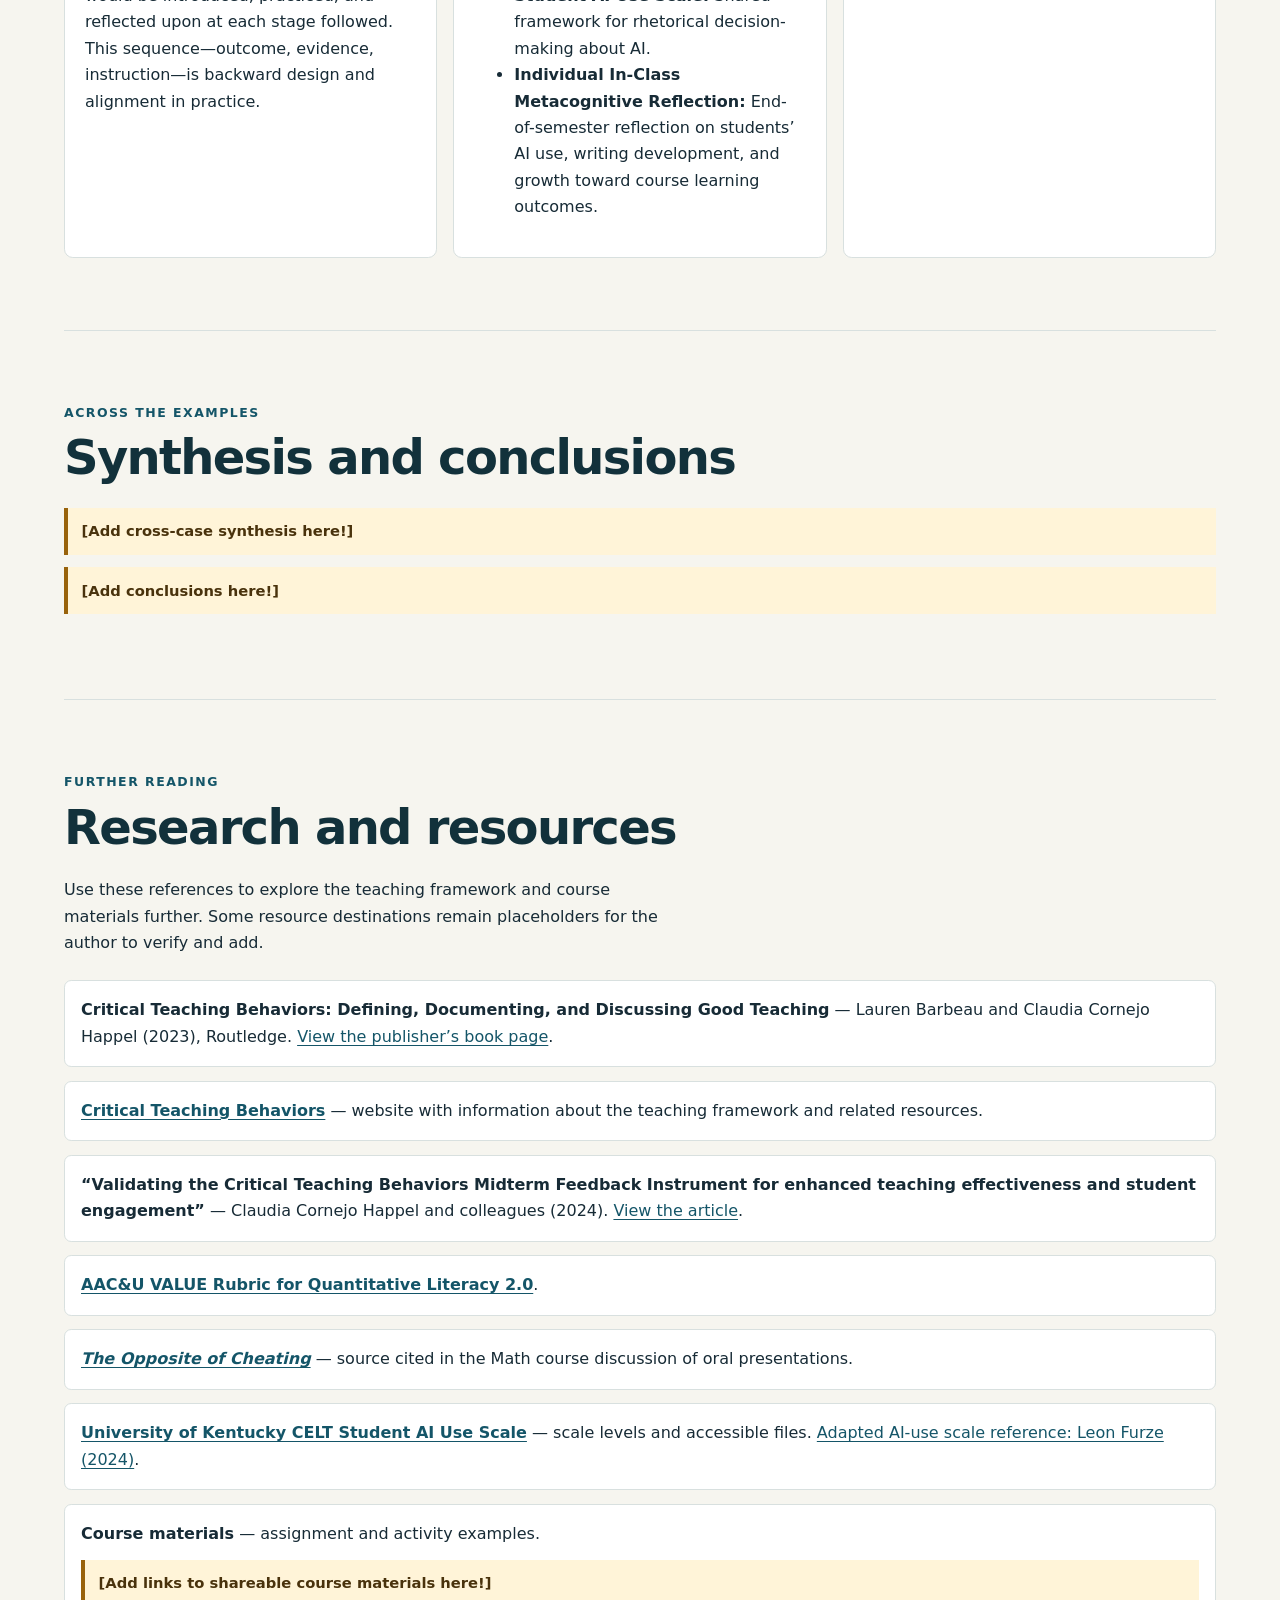
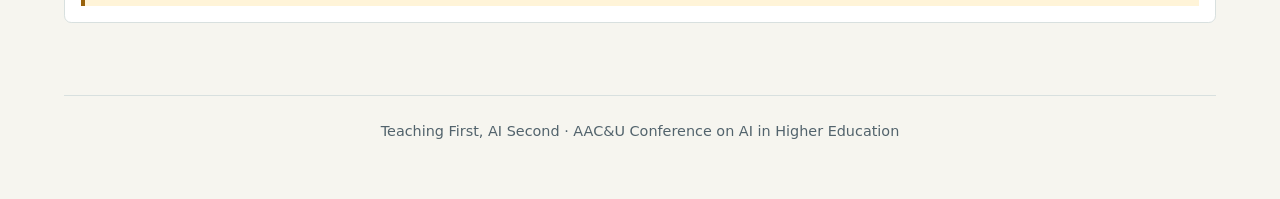
==== commit ce4bc8ed: "reflection analysis updates" ====
--- a/index.html
+++ b/index.html
@@ -81,20 +81,9 @@
 			<h3>Evidence and reflection</h3>
 			<h4>Gathering evidence through Break Reflections</h4>
 			<p>In addition to weekly reflections on their classmates' presentations, students completed two more substantial <em>Break Reflections</em>, approximately five and nine weeks into the semester. These occurred during weeks without quantitative reasoning reports or presentations, providing students an opportunity to reflect on their developing mathematical understanding.</p>
-			<h4>Students increasingly described mathematics as meaning-making</h4>
-			<p>Across 92 valid student reflection submissions, 86 (93.5%) explicitly characterized mathematics as a process of contextual meaning-making. At the individual student level, 46 of 48 active students (95.8%) demonstrated this framing in at least one reflection period.</p>
-			<p>One student captured this shift particularly well:</p>
-			<blockquote>
-			  <p>“Having that connection... brought me behind the veil of what the numbers mean.”</p>
-			</blockquote>
-			<p>The qualitative findings identified four interconnected themes:</p>
-			<ul>
-			  <li><strong>Units as interpretive tools:</strong></li>
-			  <li><strong>Assumptions as part of modeling:</strong></li>
-			  <li><strong>Mathematics as relational:</strong></li>
-			  <li><strong>Changing mathematical habits:</strong></li>
-			</ul>
-			<p>These themes are explored further in the <a href="math-reflections.html">Qualitative Findings Table</a>, including representative student excerpts and pedagogical implications.</p>
+			<h4>Quantitative findings across ENGAGE dimensions</h4>
+			<p>Across 92 valid student reflections, engagement with authentic or applied mathematical tasks was explicitly evident in 90 submissions (97.8%), while metacognitive reflection involving self-assessment and improvement planning appeared in 87 submissions (94.6%). Peer interaction or presentations were explicitly referenced in 6 submissions (6.5%). At the student level, 48 of 48 students (100%) referenced authentic or applied contexts, 47 of 48 (97.9%) demonstrated metacognitive reflection, and 6 of 48 (12.5%) explicitly mentioned peer interaction or presentations. The lower prevalence of peer references should be interpreted cautiously because the reflection prompts did not directly solicit evidence of peer learning.</p>
+			<p>See the <a href="math-reflections.html">Quantitative Findings: ENGAGE Dimensions</a> for the operational definitions, representative de-identified excerpts, synthesis, and discussion.</p>
 			<h4>What we learned</h4>
 			<p>The reflections suggest an encouraging shift in how students understood the purpose of mathematics. Students increasingly articulated the importance of interpretation, communication, and contextual reasoning—the very abilities emphasized by the redesigned assessments.</p>
 			<p>Importantly, this development was not uniform or complete. Some students recognized the importance of mathematical meaning while continuing to struggle with verbal explanations or identifying appropriate assumptions.</p>
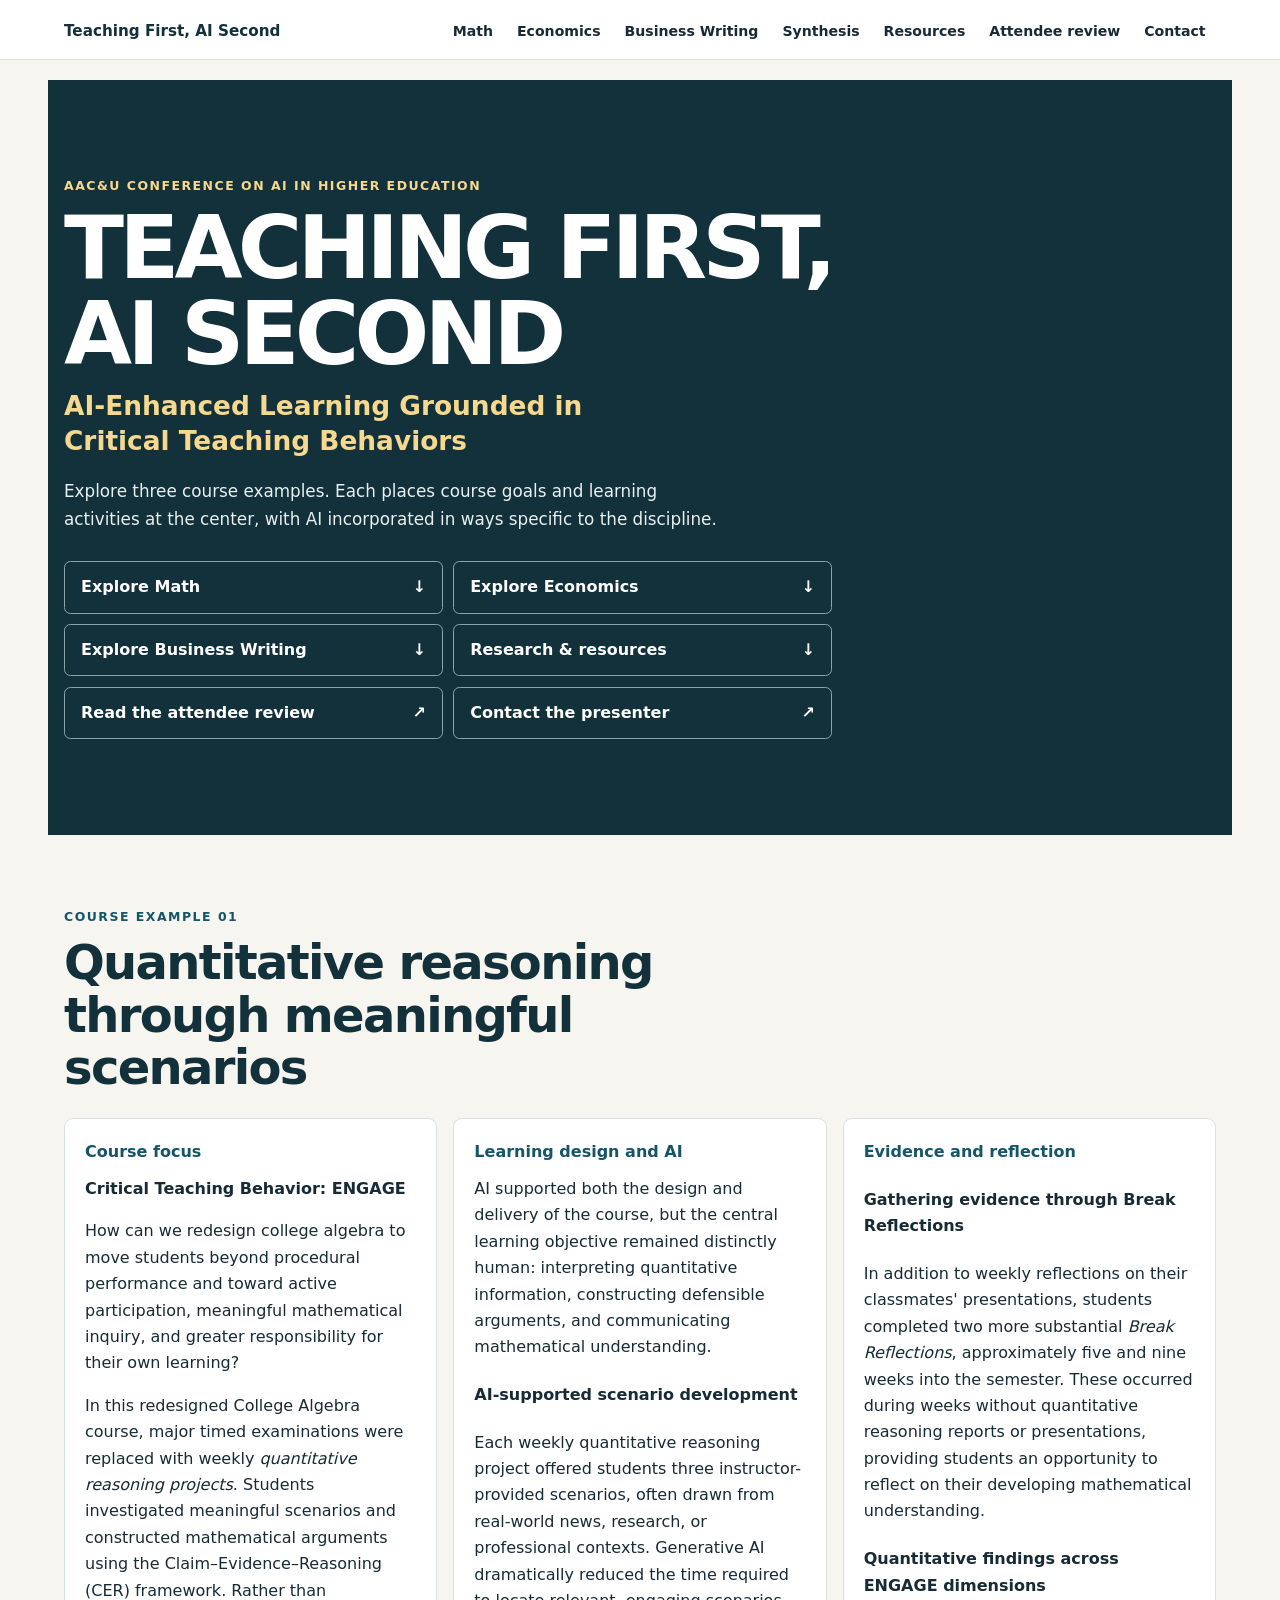
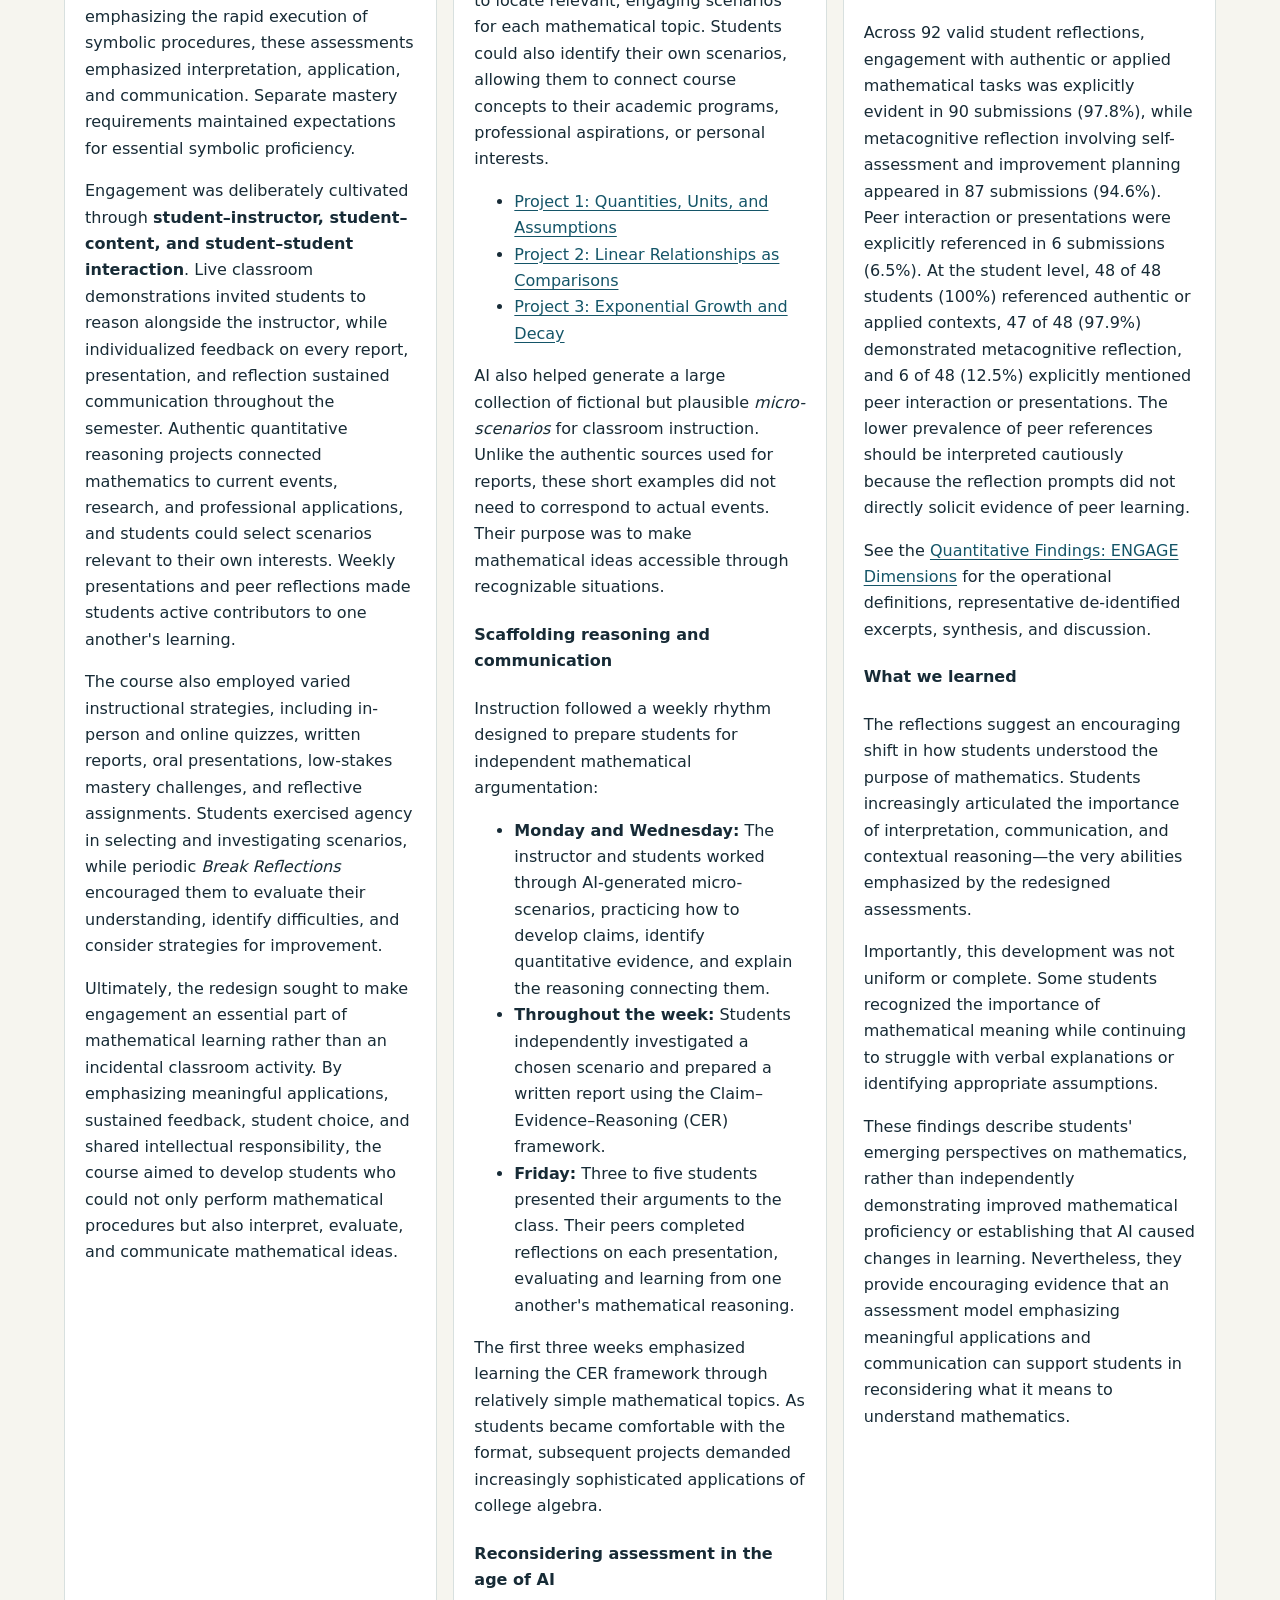
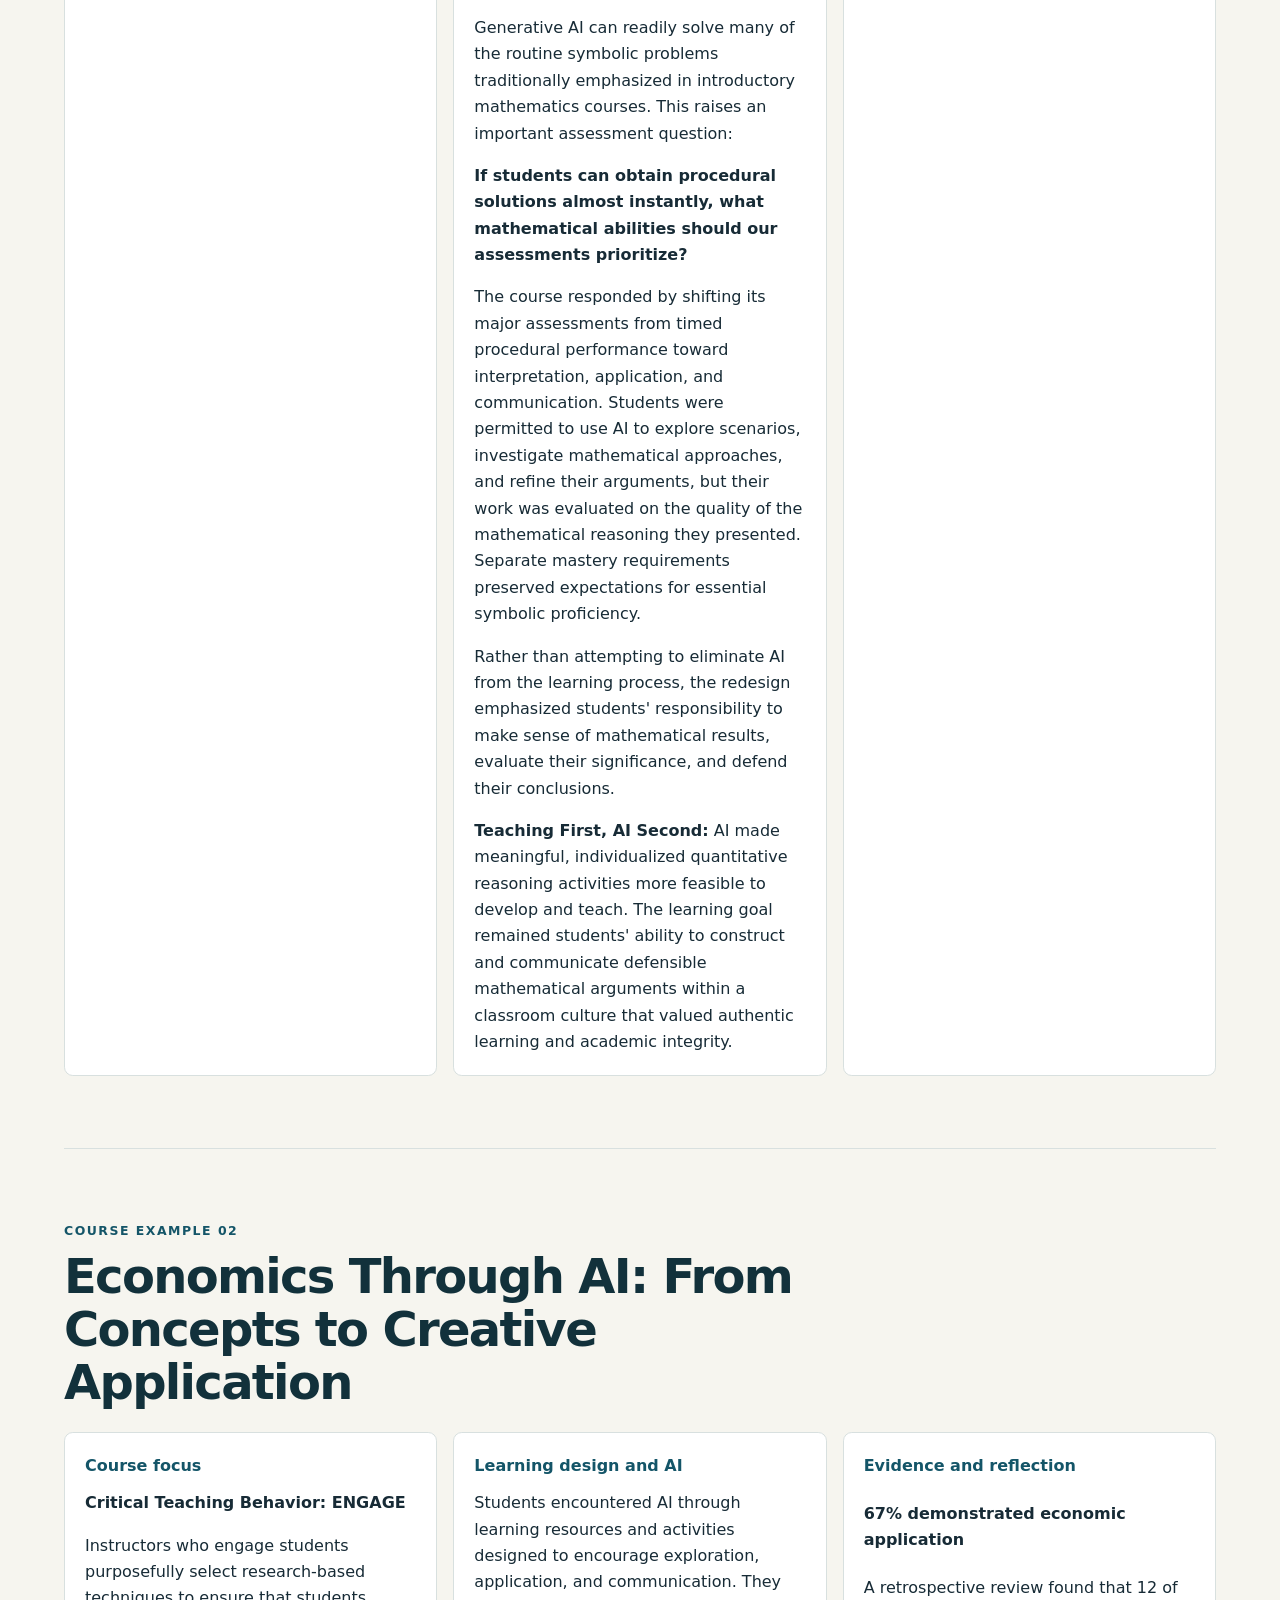
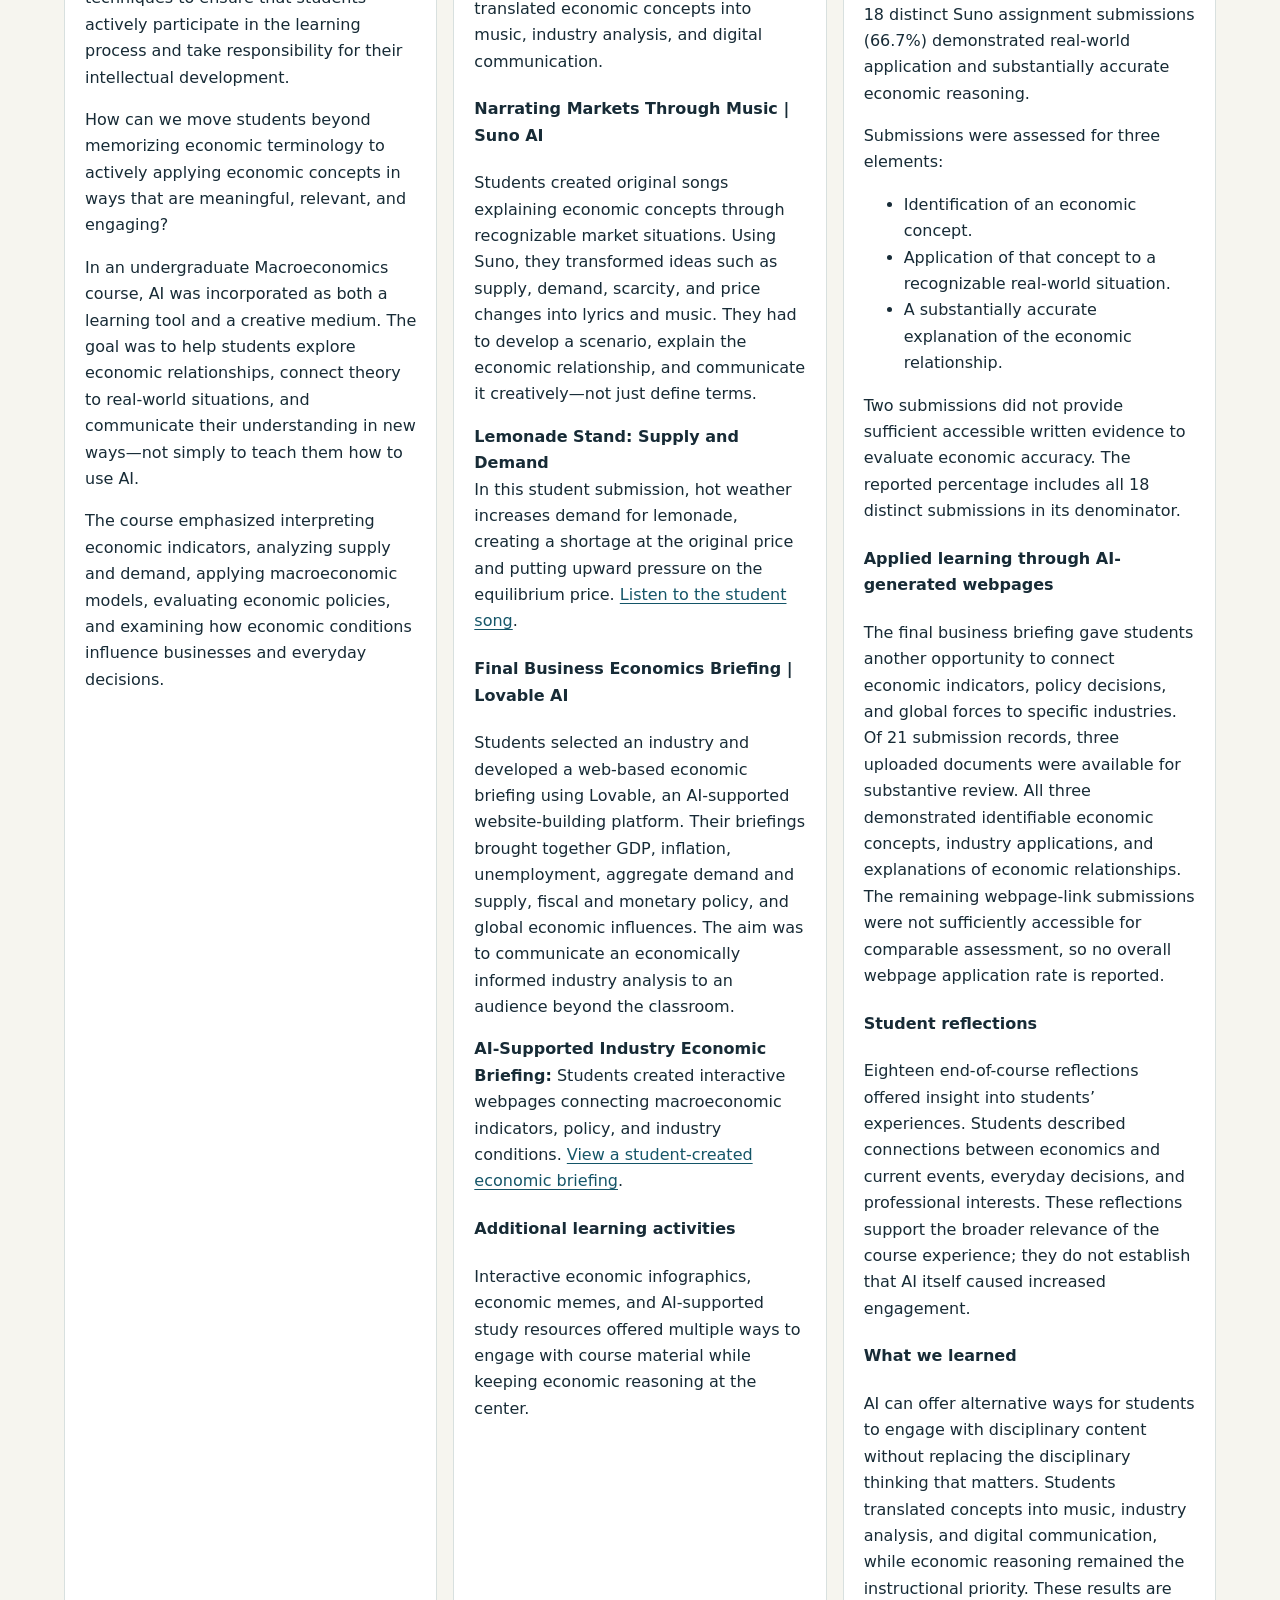
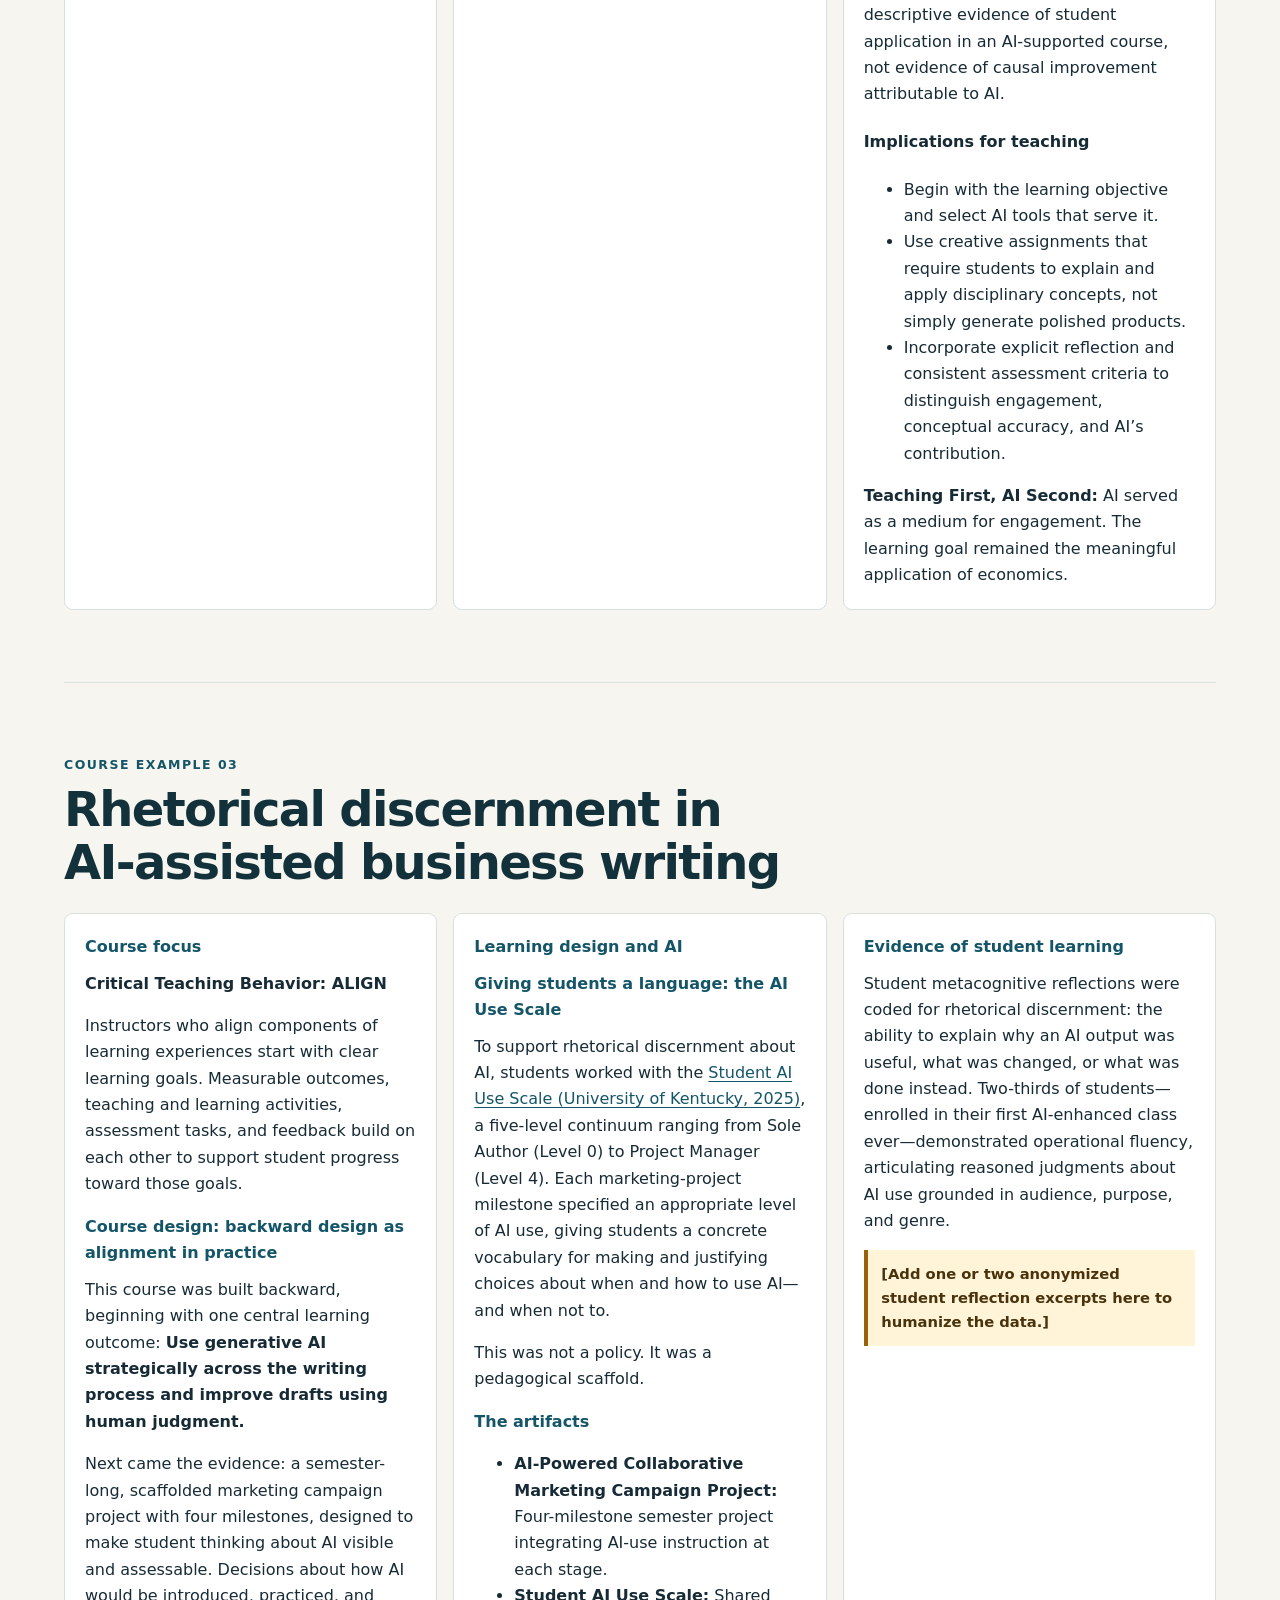
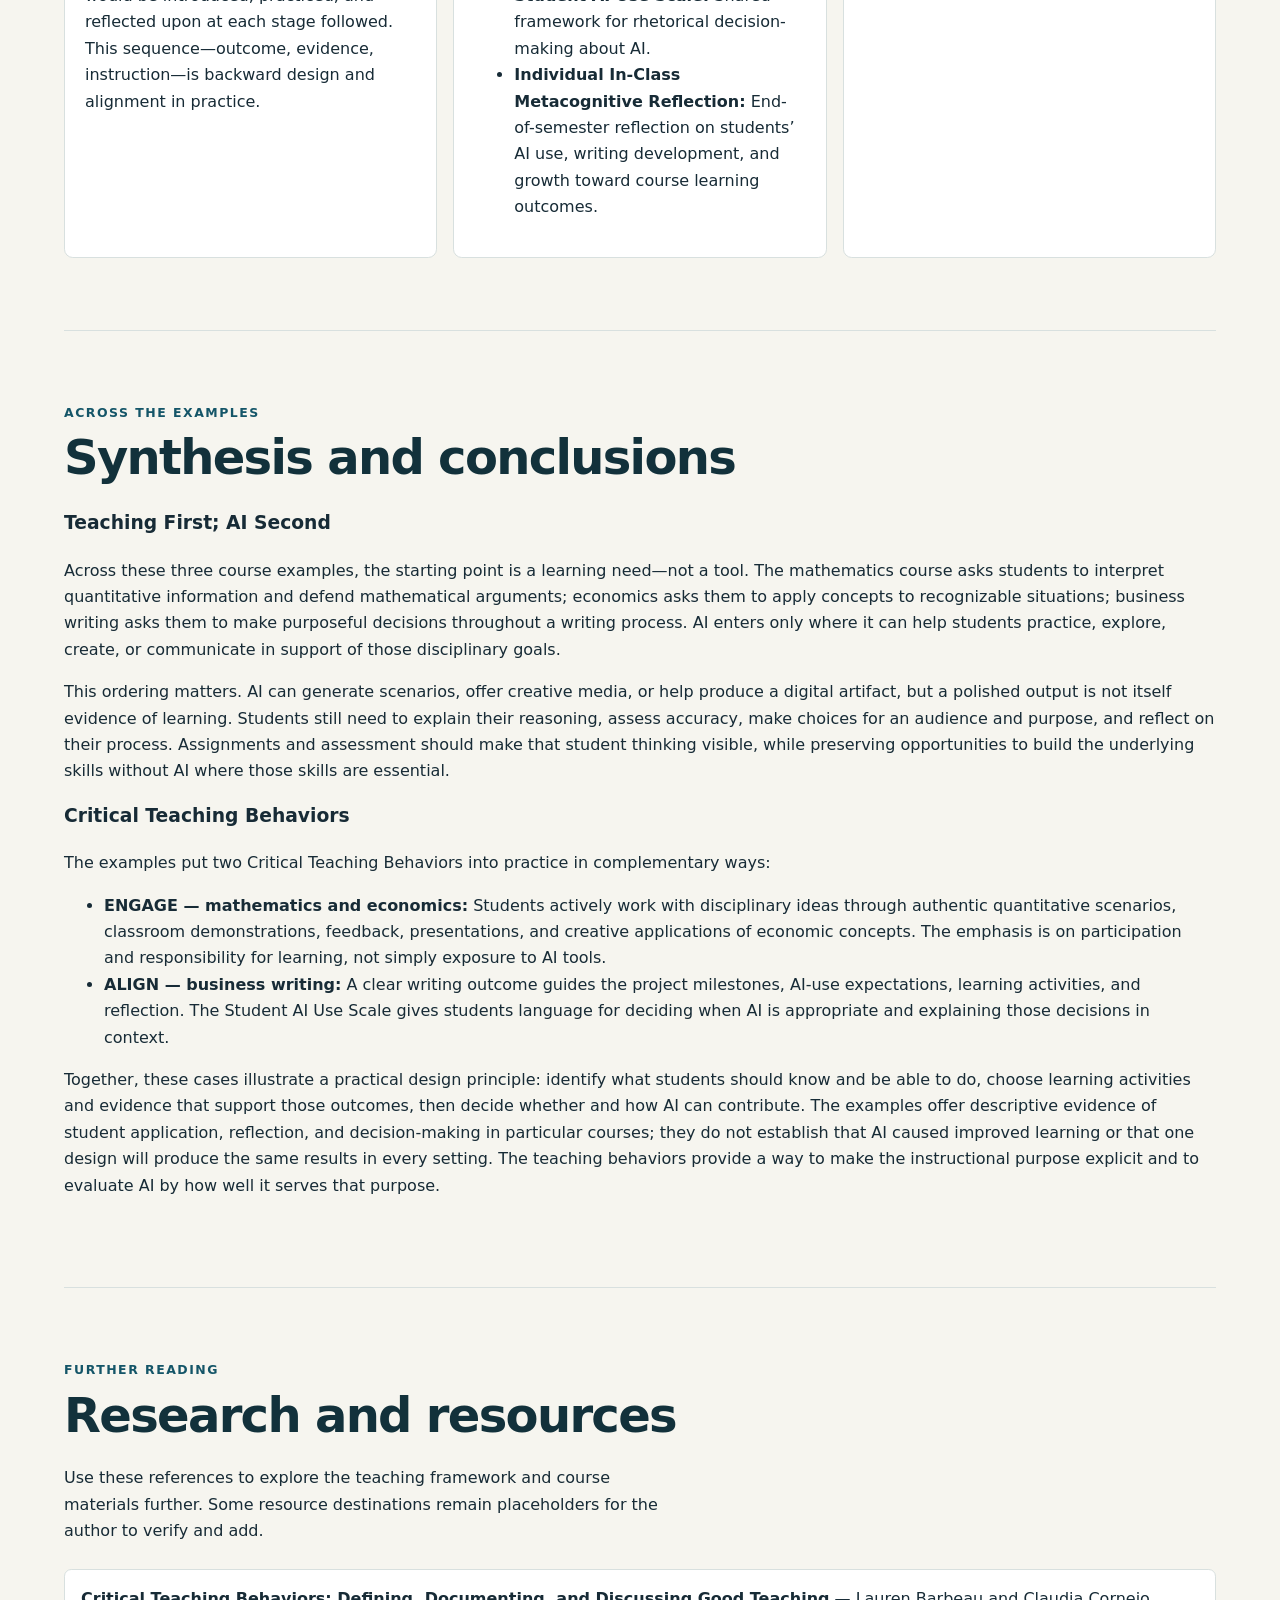
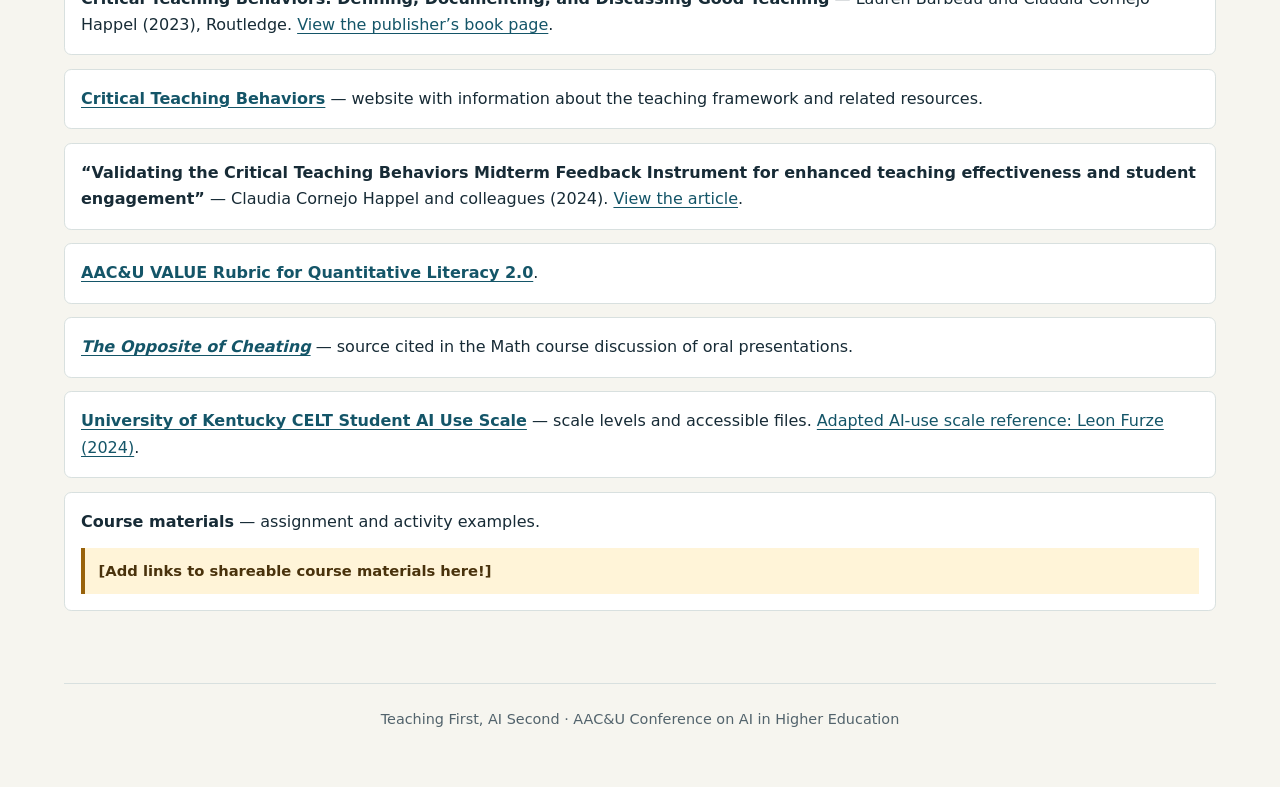
==== commit 90a537de: "Add initial Synthesis and Conclusion section" ====
--- a/index.html
+++ b/index.html
@@ -180,8 +180,16 @@
 	<section class="synthesis" id="synthesis" aria-labelledby="synthesis-title">
 	  <p class="eyebrow">Across the examples</p>
 	  <h2 id="synthesis-title">Synthesis and conclusions</h2>
-	  <p class="placeholder">[Add cross-case synthesis here!]</p>
-	  <p class="placeholder">[Add conclusions here!]</p>
+	  <h3>Teaching First; AI Second</h3>
+	  <p>Across these three course examples, the starting point is a learning need—not a tool. The mathematics course asks students to interpret quantitative information and defend mathematical arguments; economics asks them to apply concepts to recognizable situations; business writing asks them to make purposeful decisions throughout a writing process. AI enters only where it can help students practice, explore, create, or communicate in support of those disciplinary goals.</p>
+	  <p>This ordering matters. AI can generate scenarios, offer creative media, or help produce a digital artifact, but a polished output is not itself evidence of learning. Students still need to explain their reasoning, assess accuracy, make choices for an audience and purpose, and reflect on their process. Assignments and assessment should make that student thinking visible, while preserving opportunities to build the underlying skills without AI where those skills are essential.</p>
+	  <h3>Critical Teaching Behaviors</h3>
+	  <p>The examples put two Critical Teaching Behaviors into practice in complementary ways:</p>
+	  <ul>
+		<li><strong>ENGAGE — mathematics and economics:</strong> Students actively work with disciplinary ideas through authentic quantitative scenarios, classroom demonstrations, feedback, presentations, and creative applications of economic concepts. The emphasis is on participation and responsibility for learning, not simply exposure to AI tools.</li>
+		<li><strong>ALIGN — business writing:</strong> A clear writing outcome guides the project milestones, AI-use expectations, learning activities, and reflection. The Student AI Use Scale gives students language for deciding when AI is appropriate and explaining those decisions in context.</li>
+	  </ul>
+	  <p>Together, these cases illustrate a practical design principle: identify what students should know and be able to do, choose learning activities and evidence that support those outcomes, then decide whether and how AI can contribute. The examples offer descriptive evidence of student application, reflection, and decision-making in particular courses; they do not establish that AI caused improved learning or that one design will produce the same results in every setting. The teaching behaviors provide a way to make the instructional purpose explicit and to evaluate AI by how well it serves that purpose.</p>
 	</section>
 
 	<section class="resources" id="resources" aria-labelledby="resources-title">
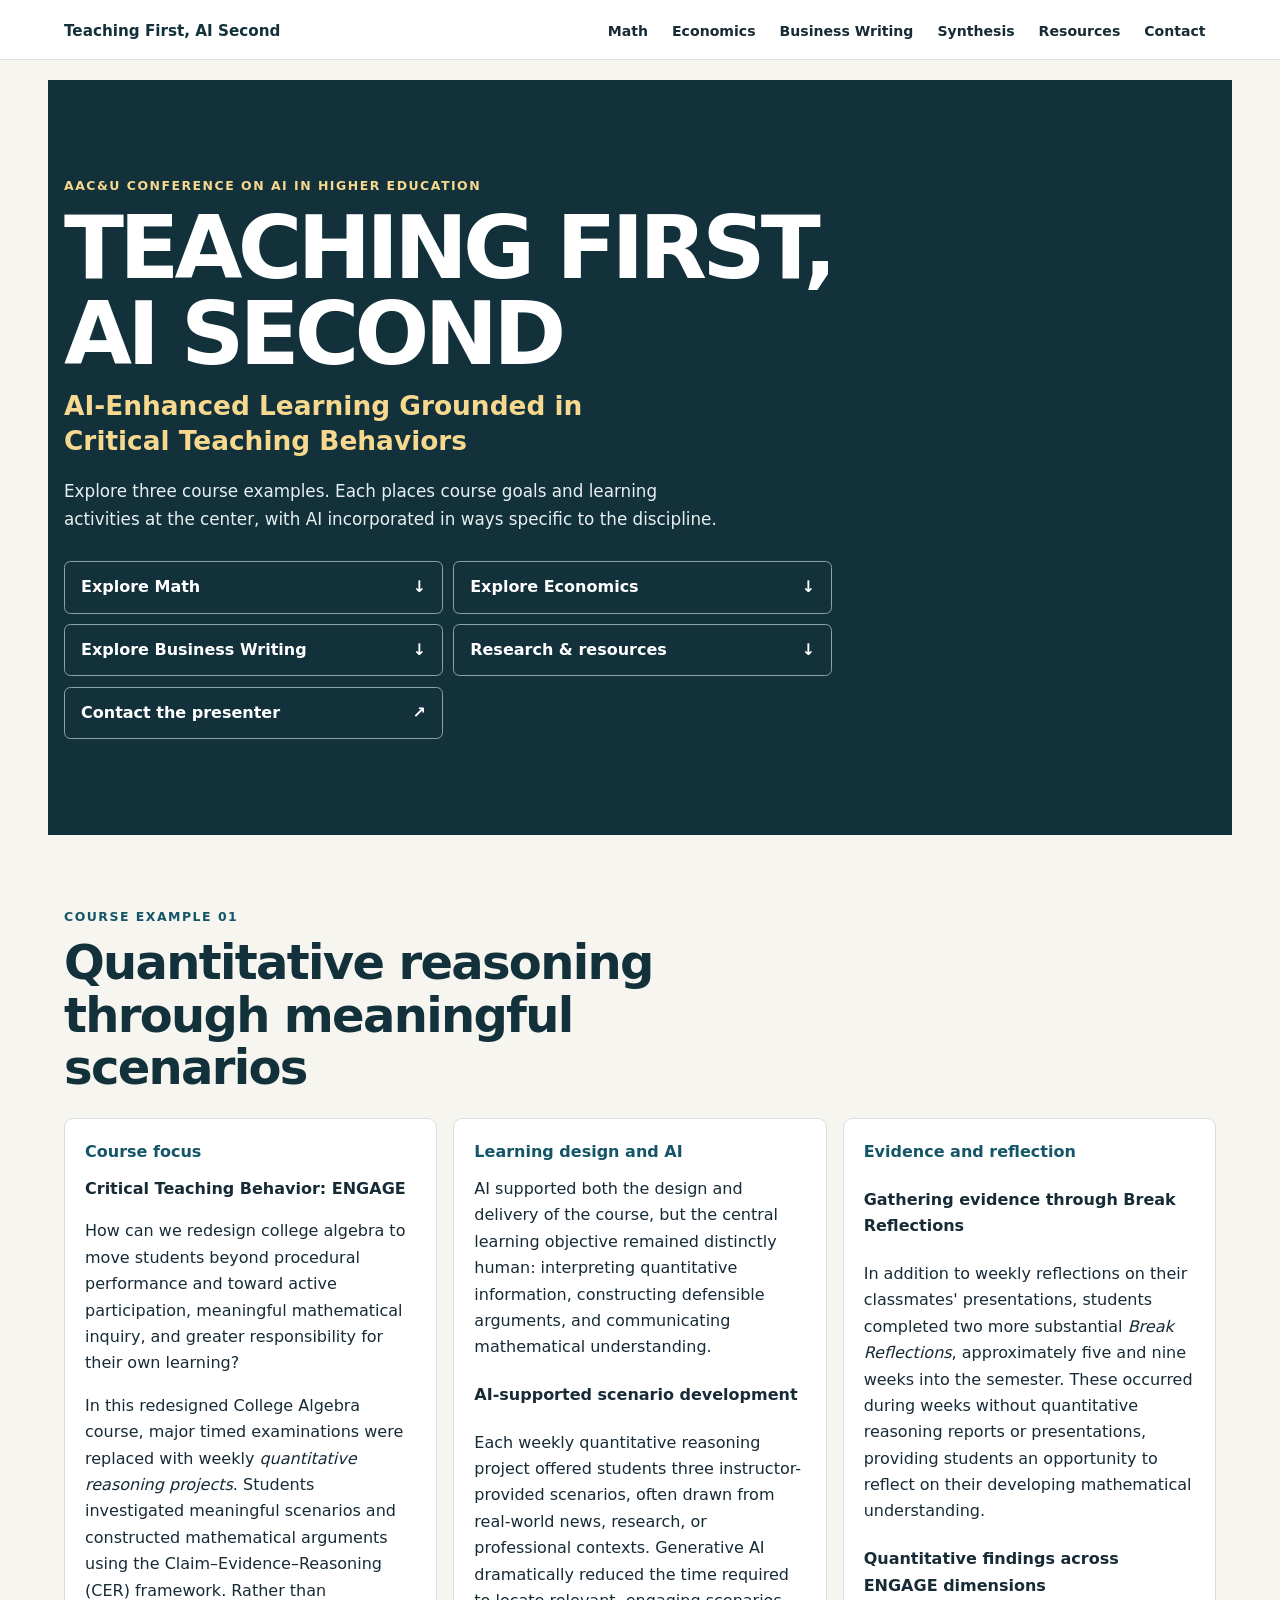
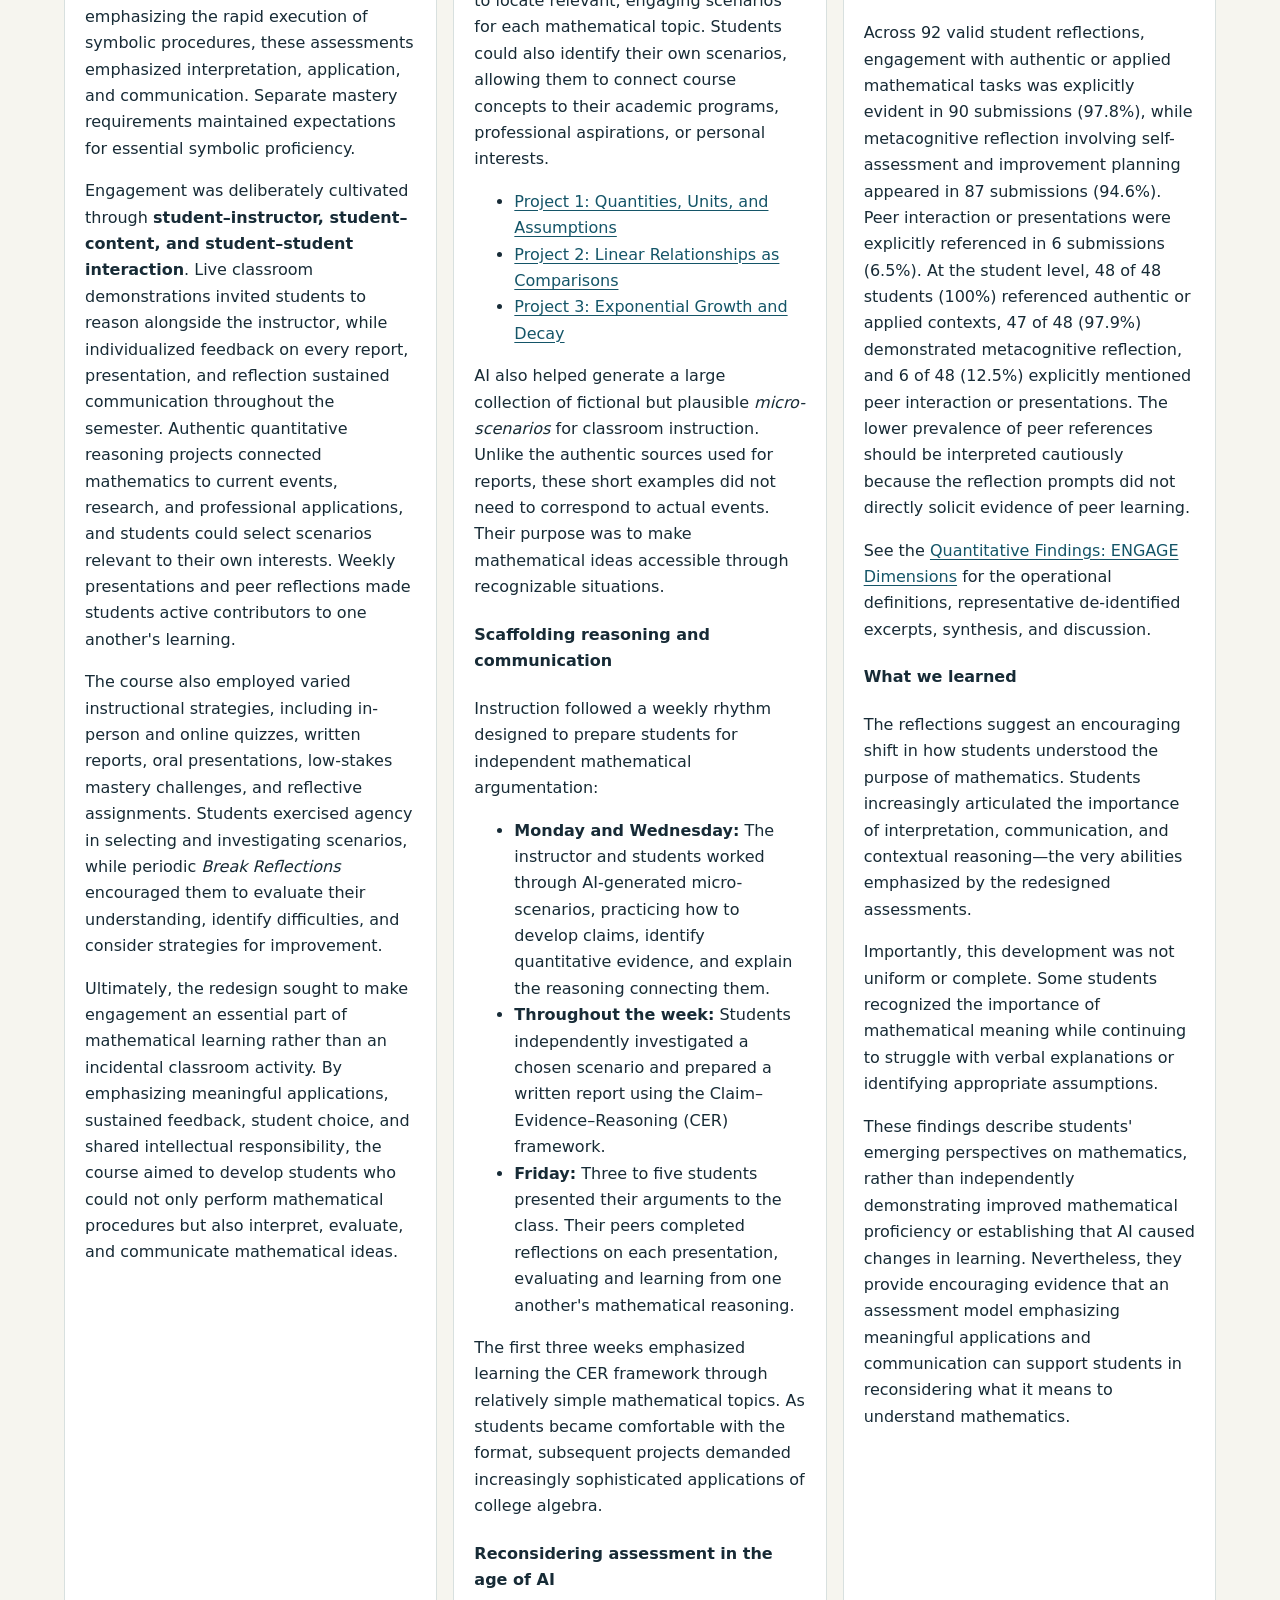
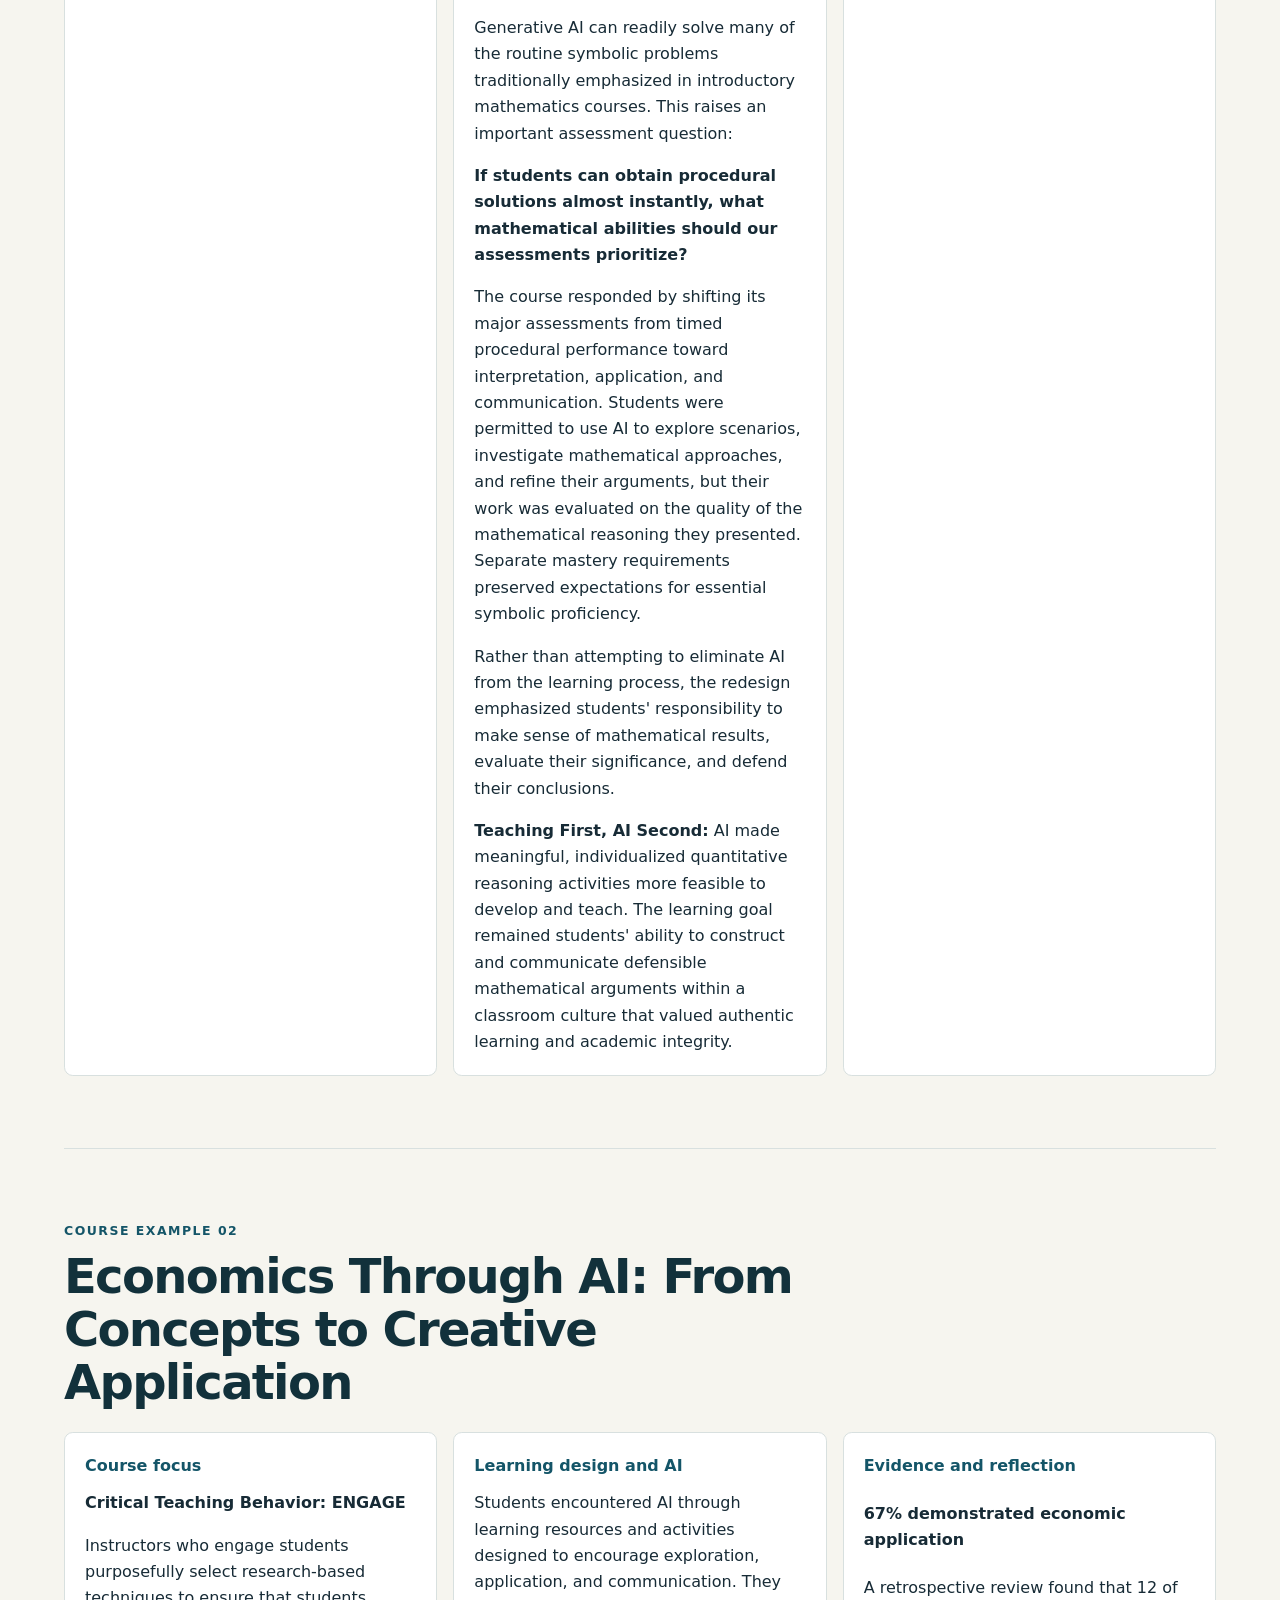
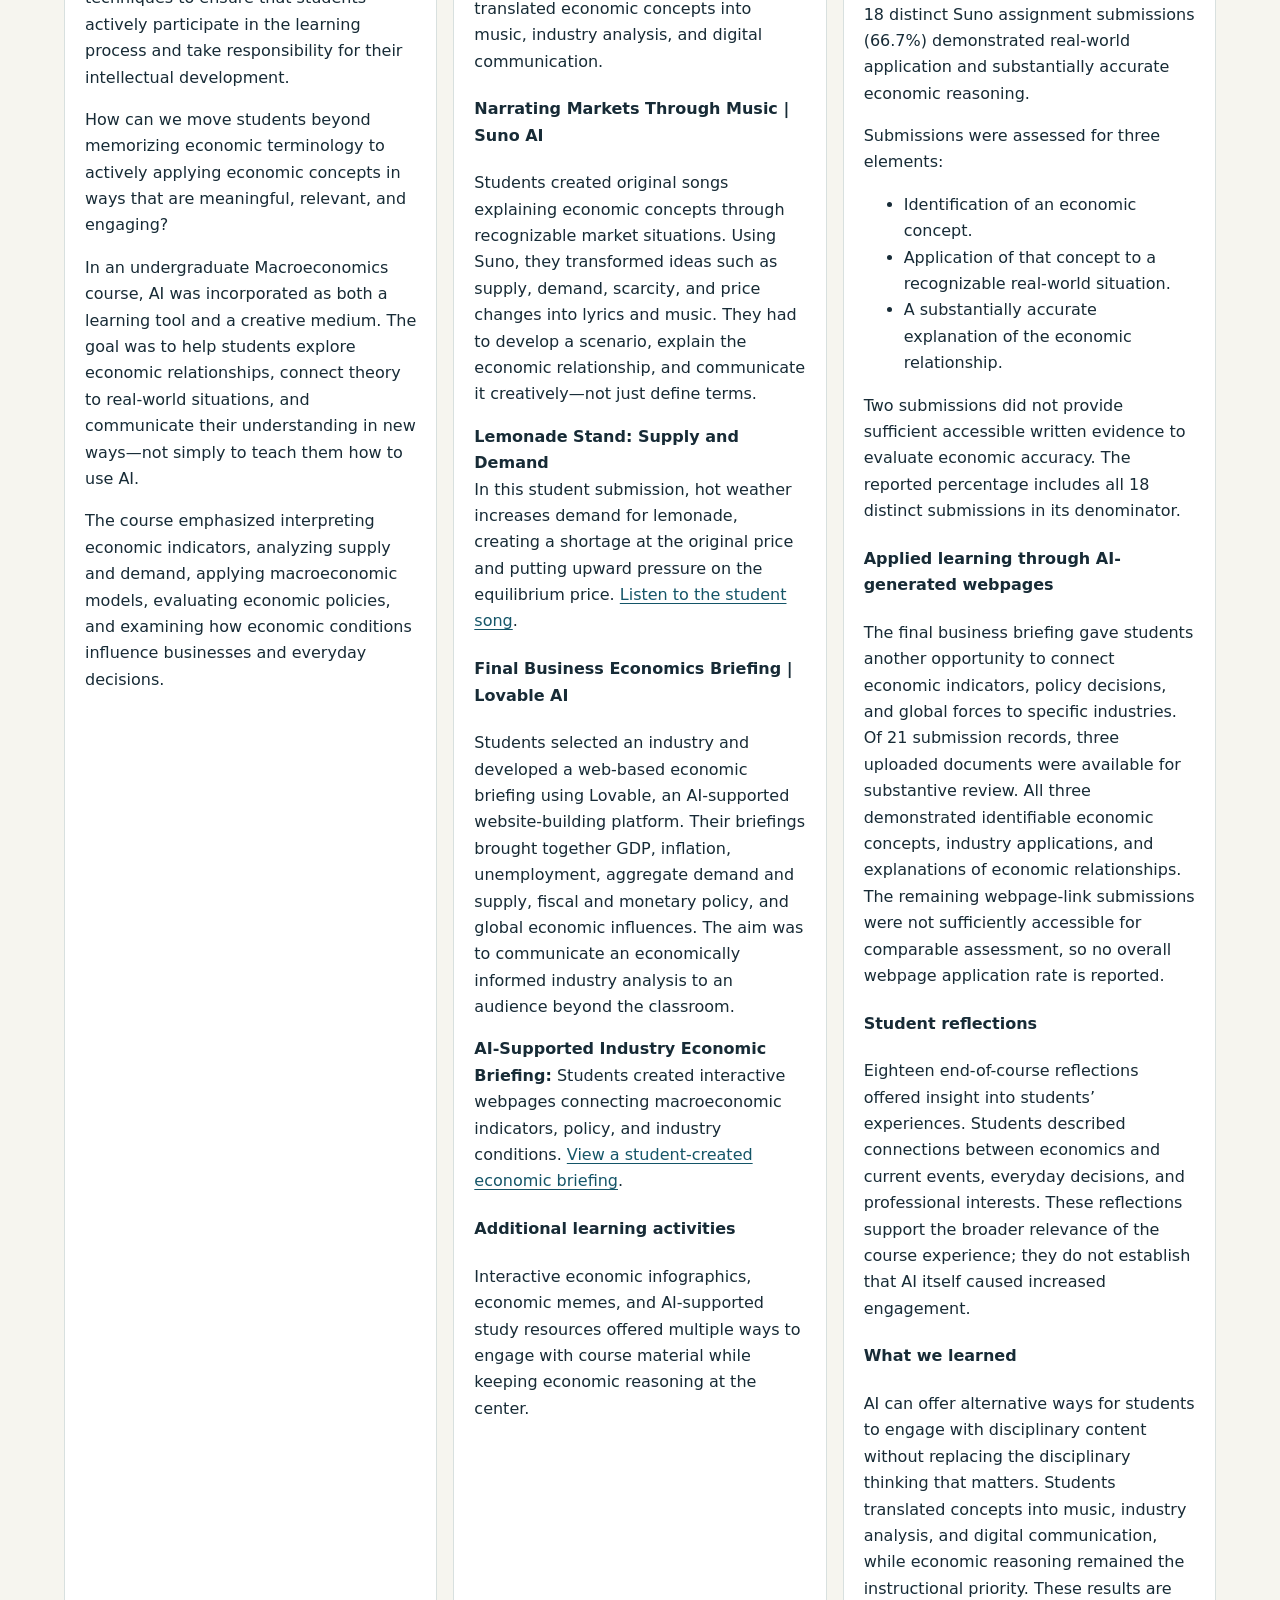
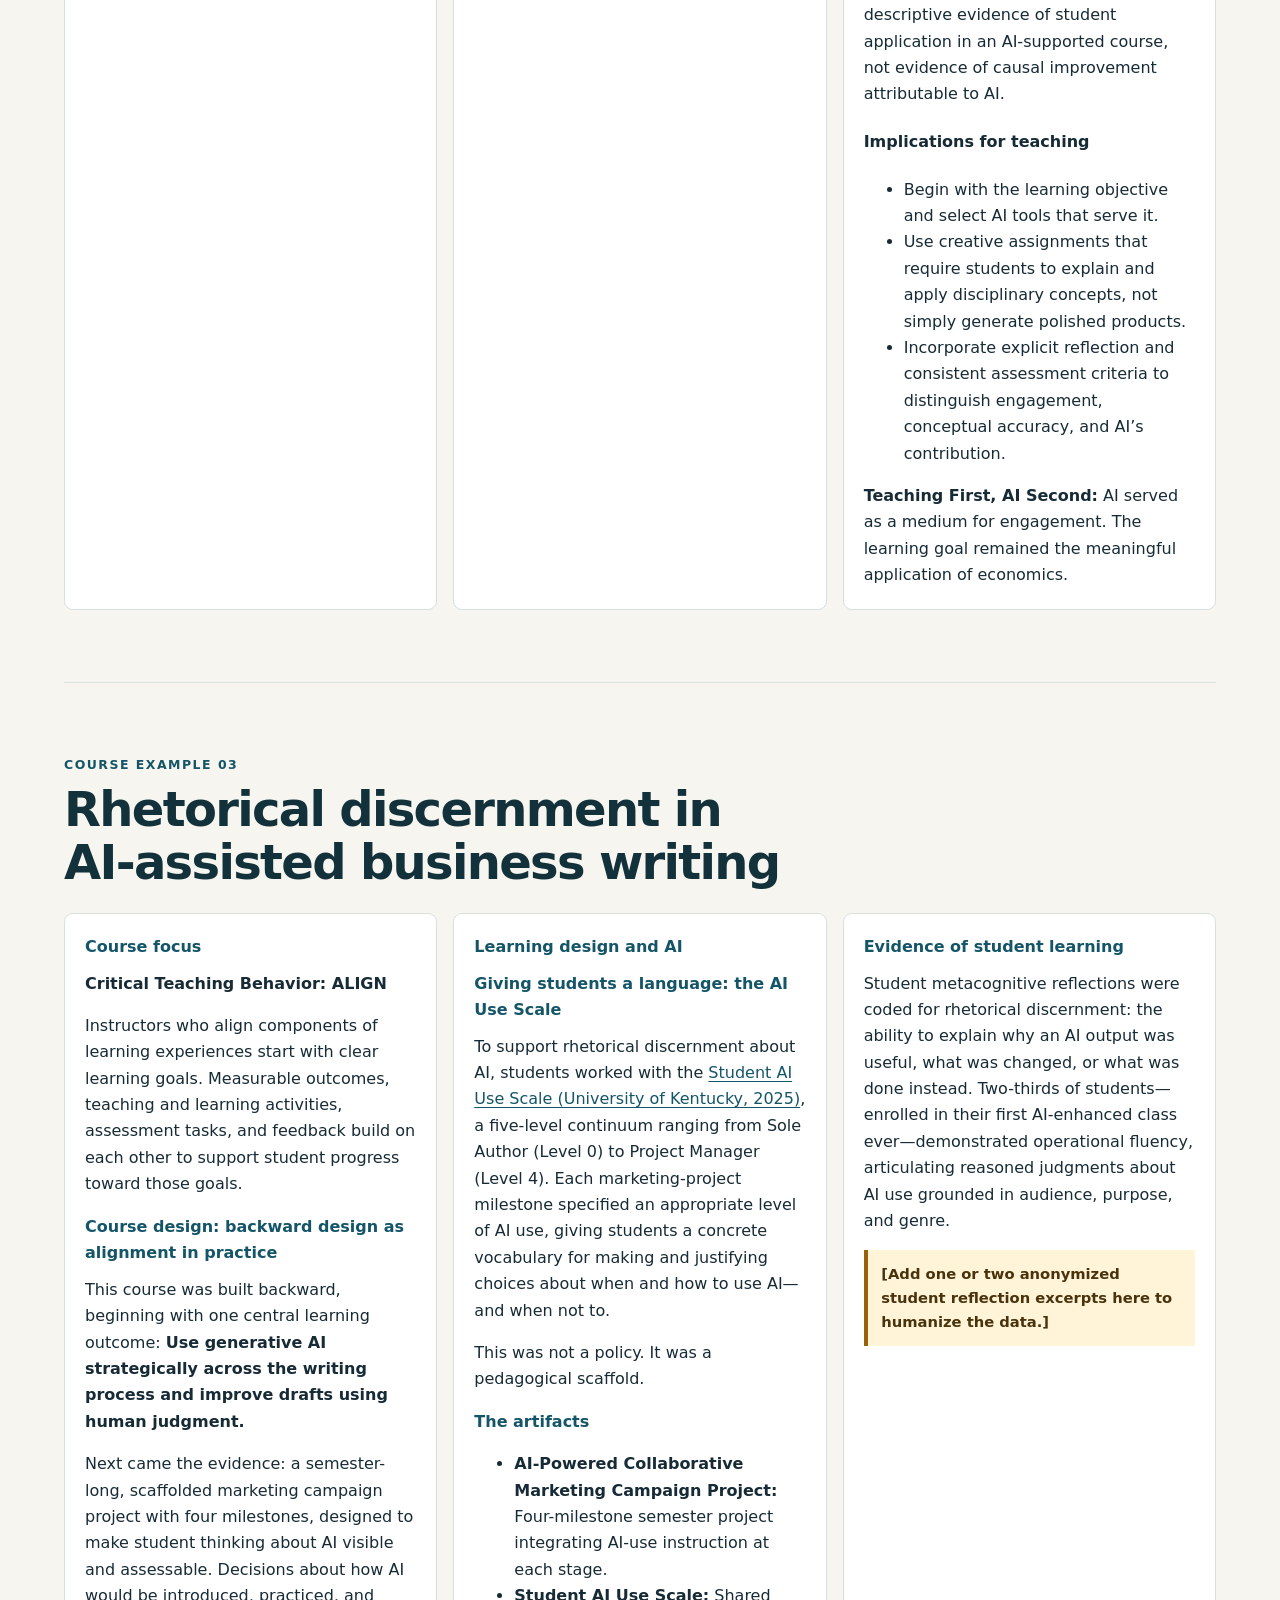
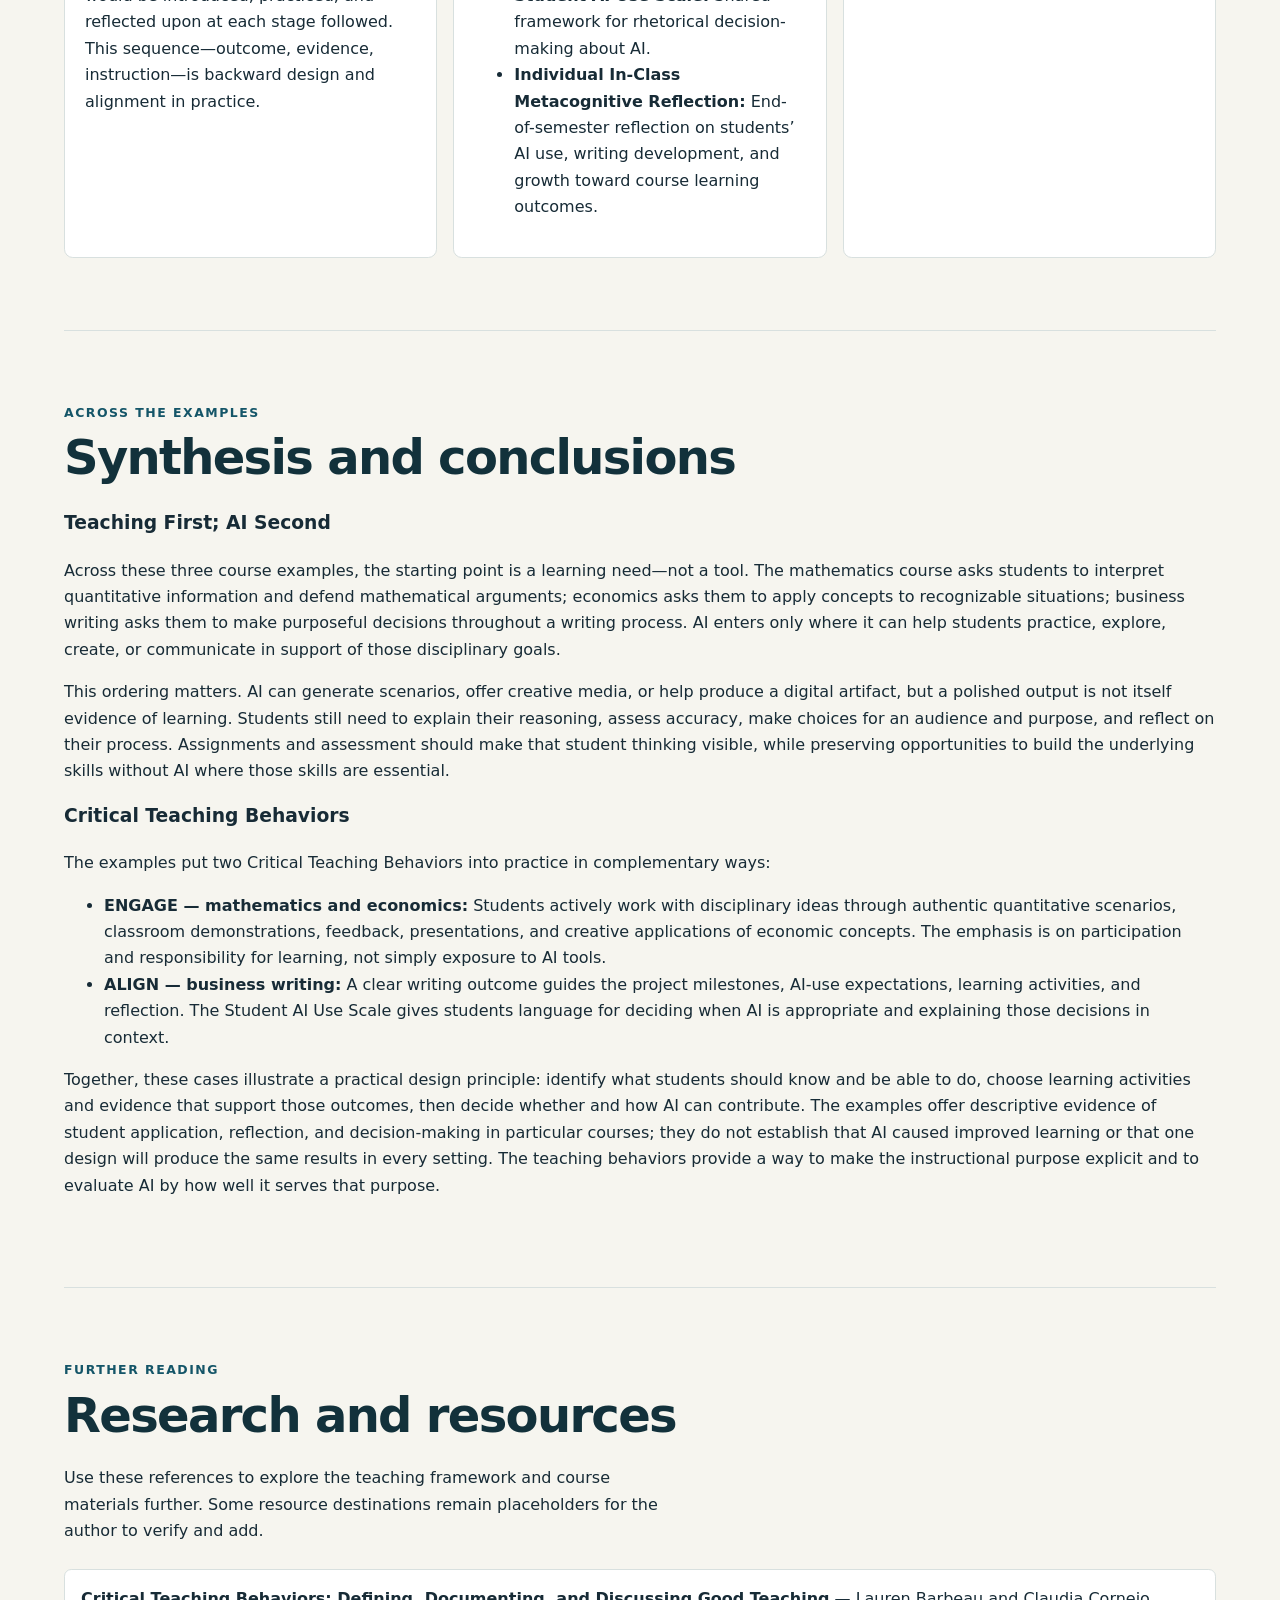
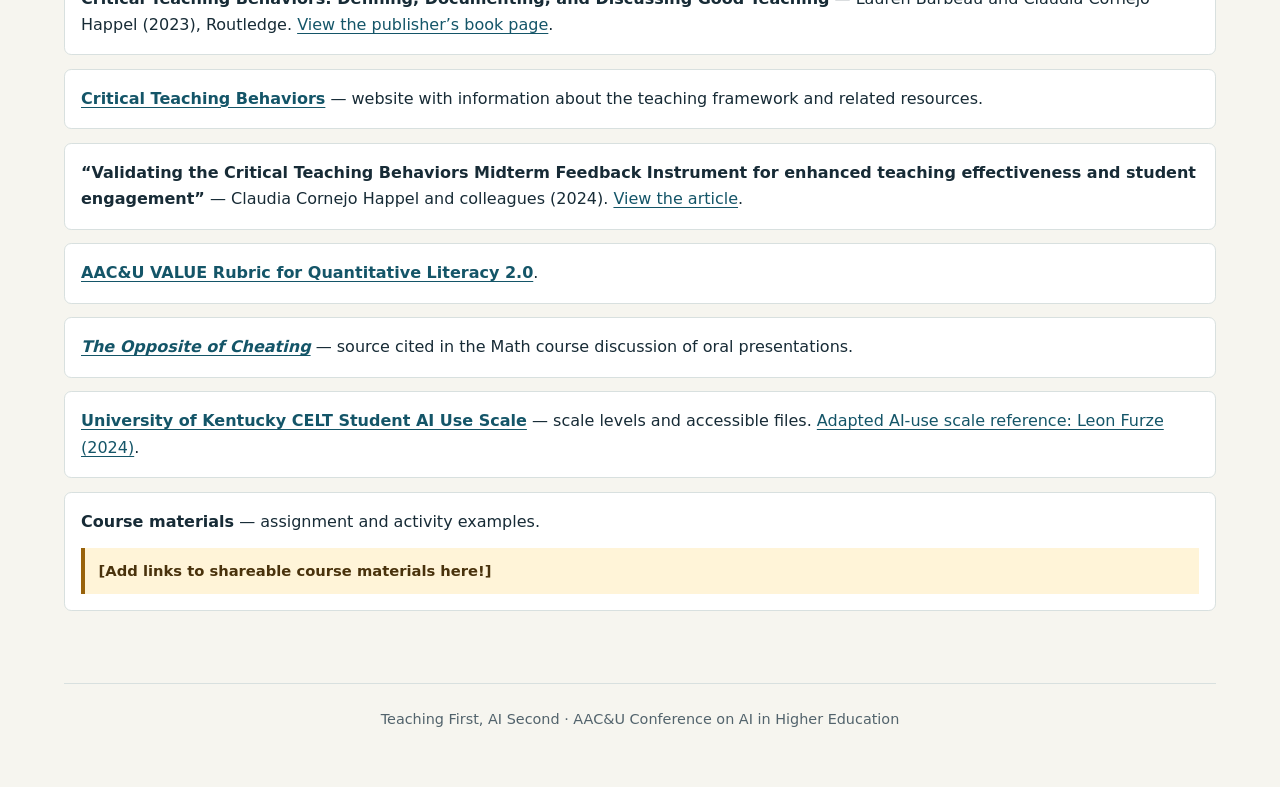
==== commit c9c01eb8: "delete attendee-review" ====
--- a/index.html
+++ b/index.html
@@ -16,7 +16,6 @@
 	  <a href="#business-writing">Business Writing</a>
 	  <a href="#synthesis">Synthesis</a>
 	  <a href="#resources">Resources</a>
-	  <a href="attendee-review.html">Attendee review</a>
 	  <a href="contact.html">Contact</a>
 	</nav>
   </header>
@@ -32,7 +31,6 @@
 		<a href="#economics">Explore Economics <span aria-hidden="true">↓</span></a>
 		<a href="#business-writing">Explore Business Writing <span aria-hidden="true">↓</span></a>
 		<a href="#resources">Research &amp; resources <span aria-hidden="true">↓</span></a>
-		<a href="attendee-review.html">Read the attendee review <span aria-hidden="true">↗</span></a>
 		<a href="contact.html">Contact the presenter <span aria-hidden="true">↗</span></a>
 	  </nav>
 	</section>
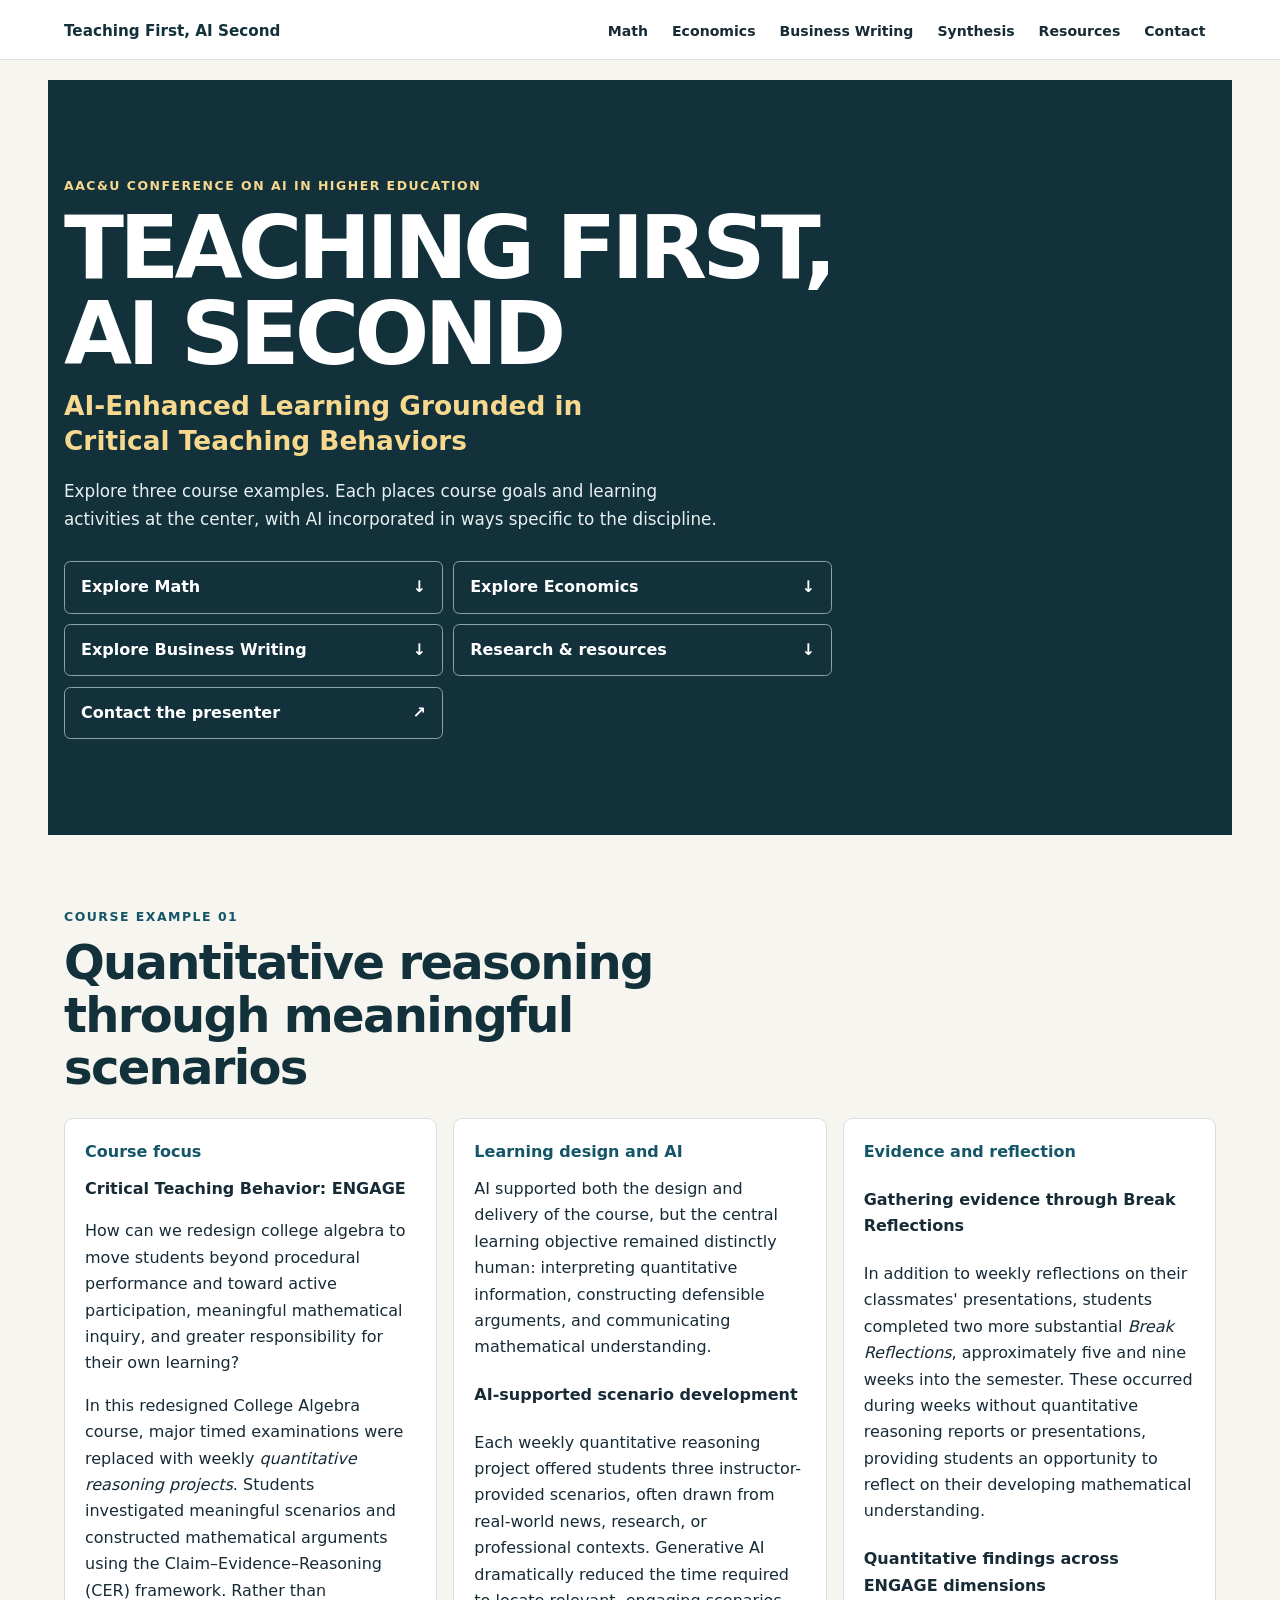
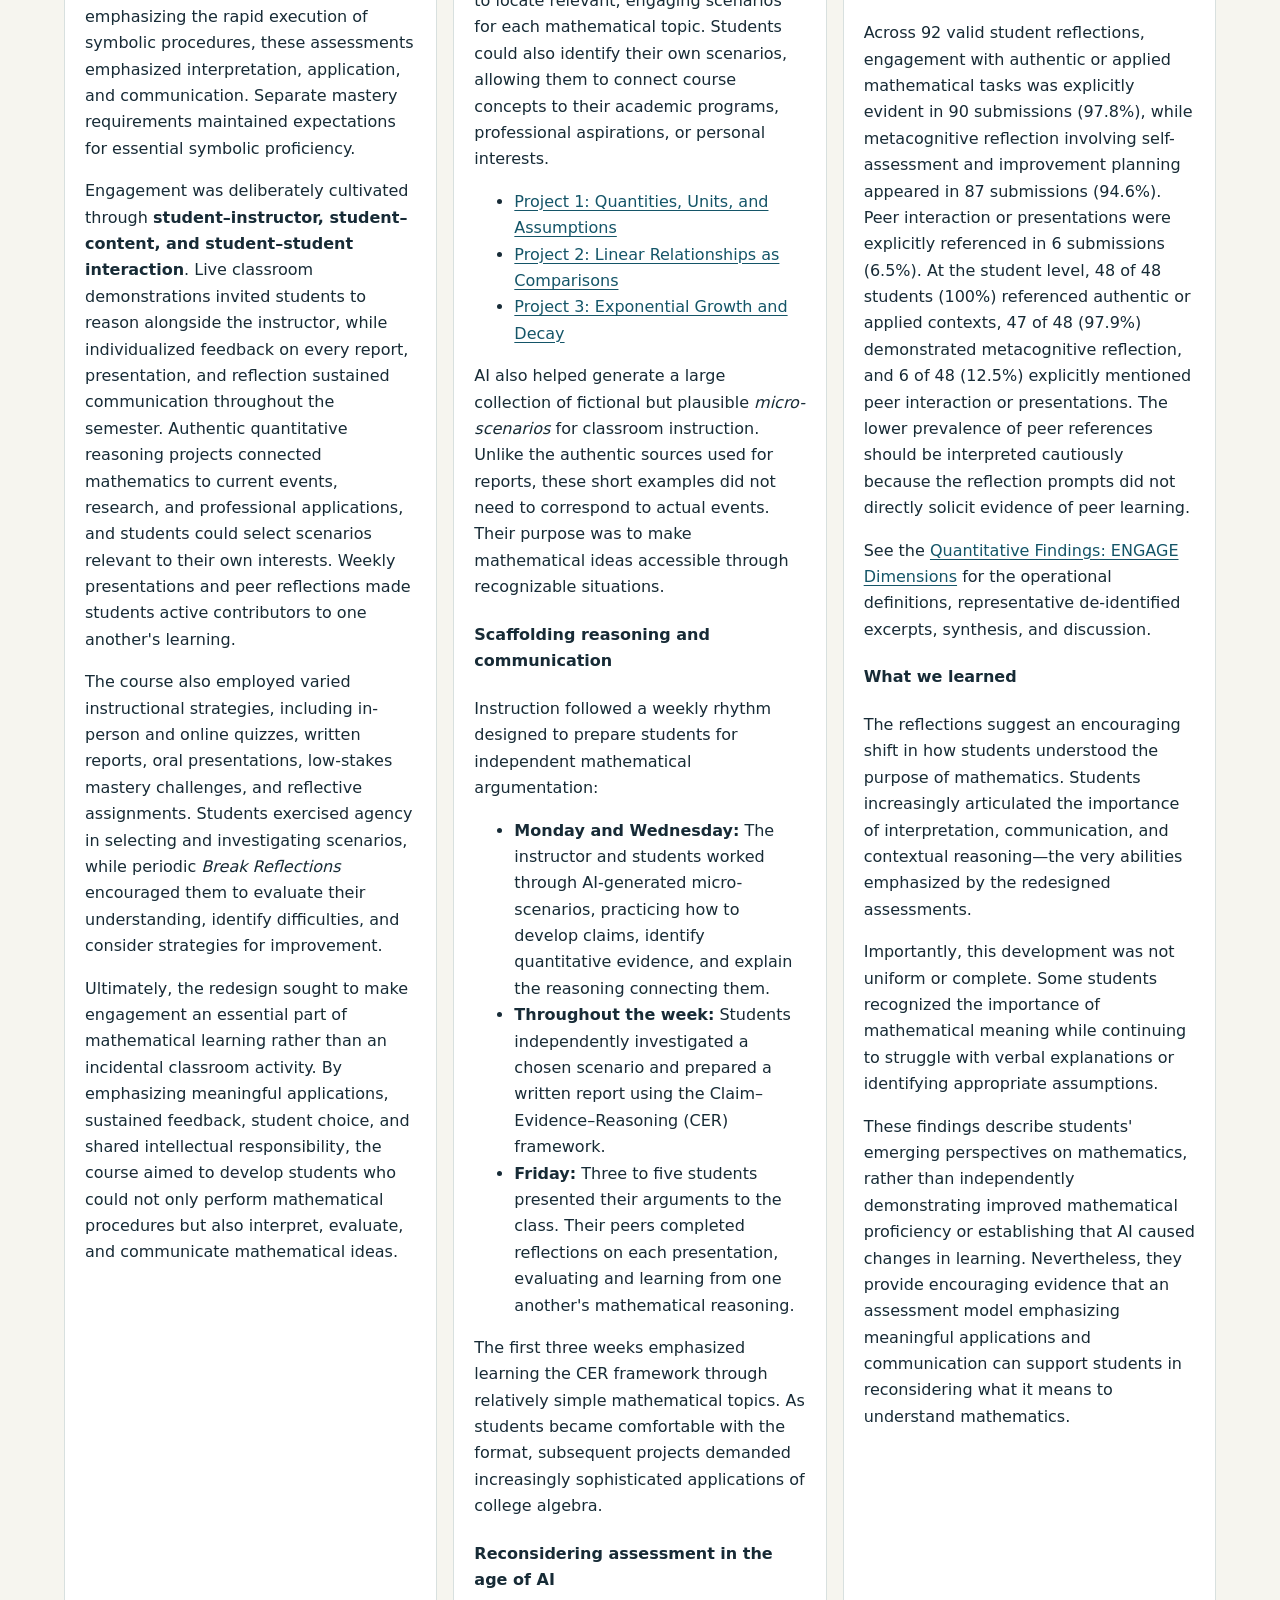
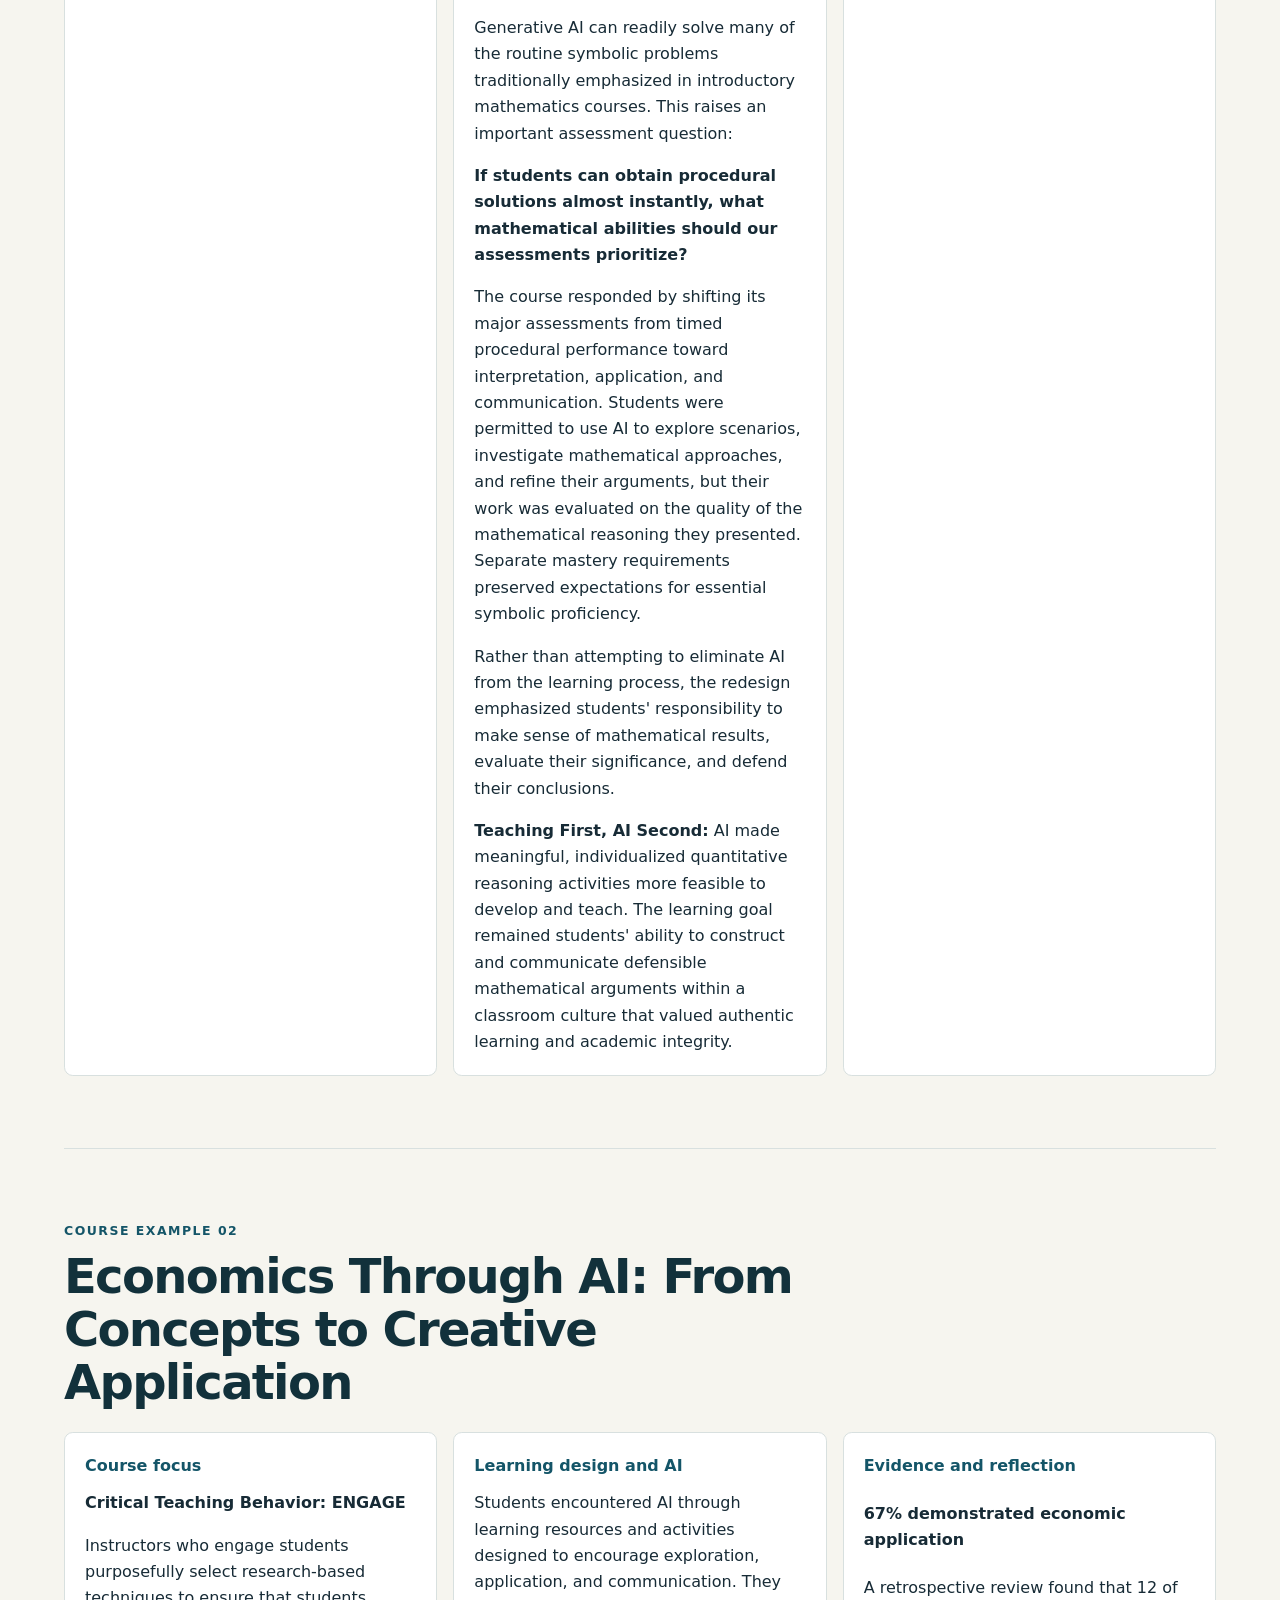
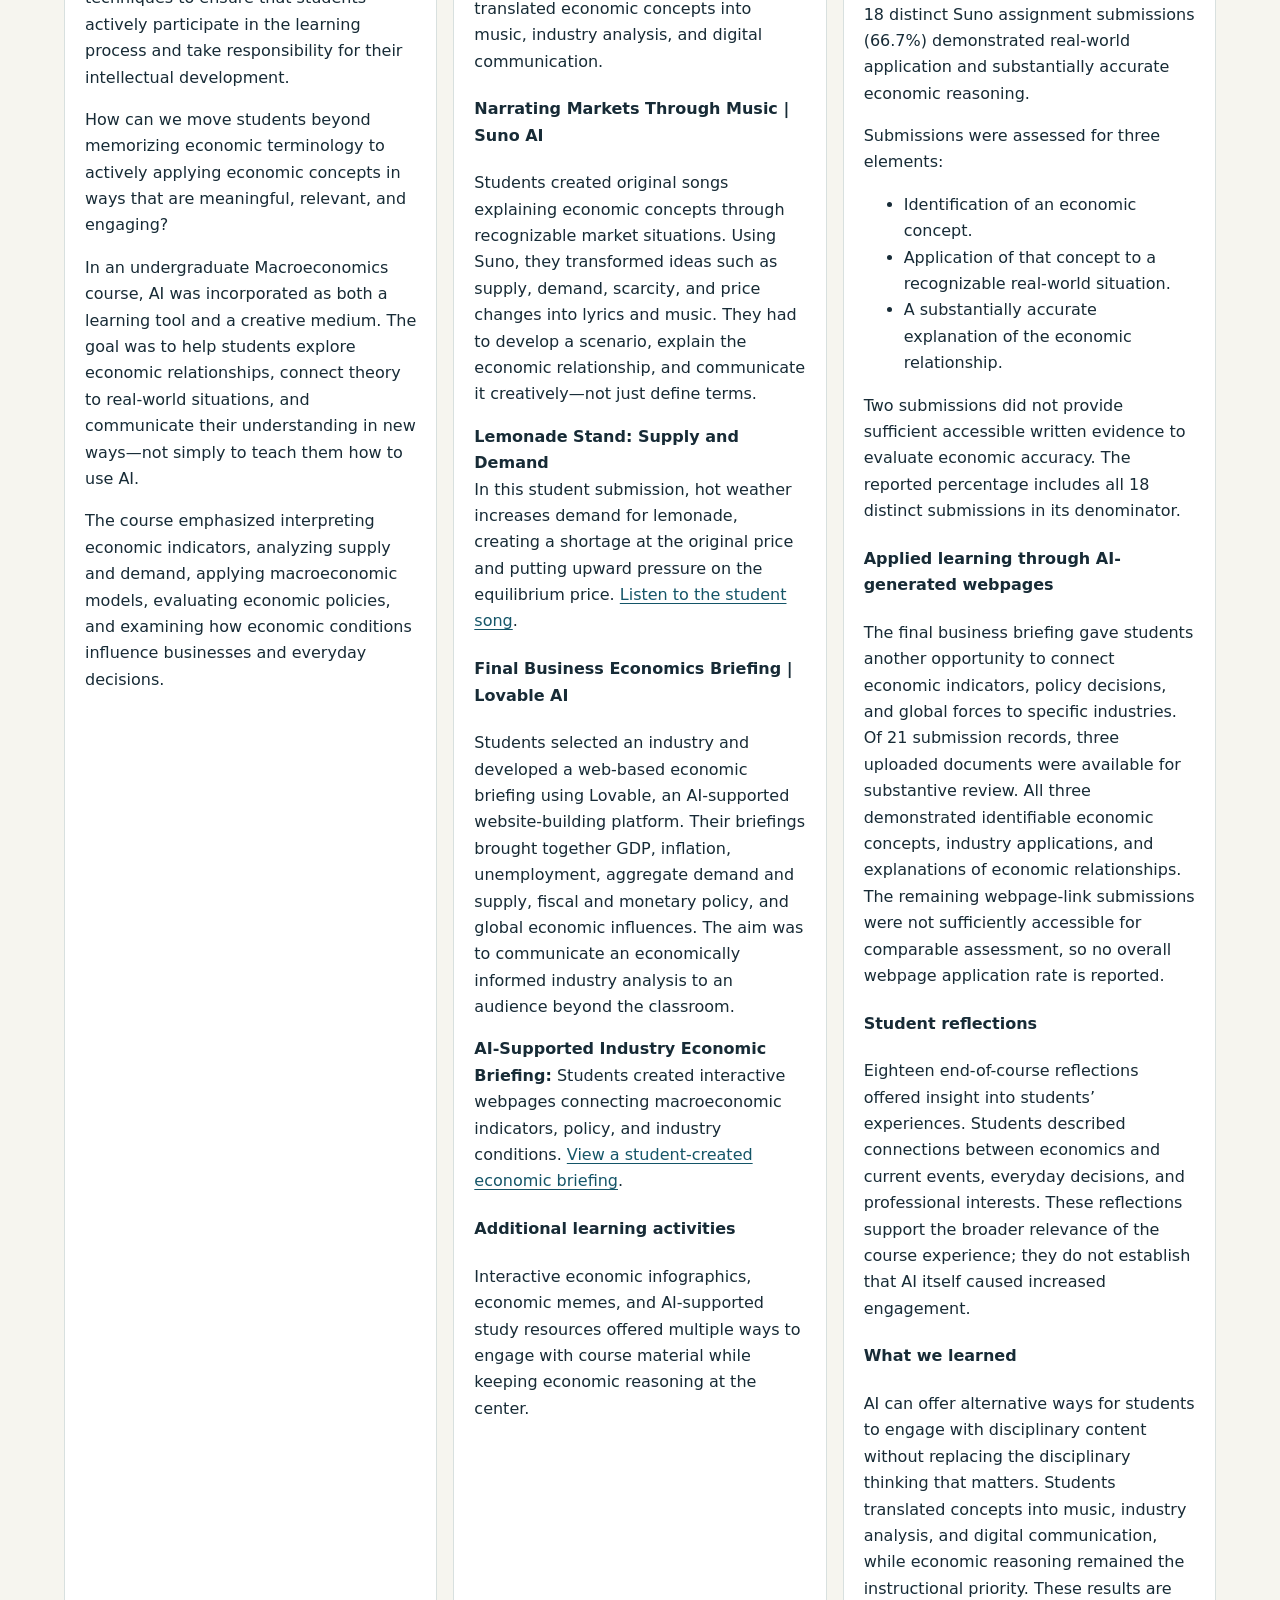
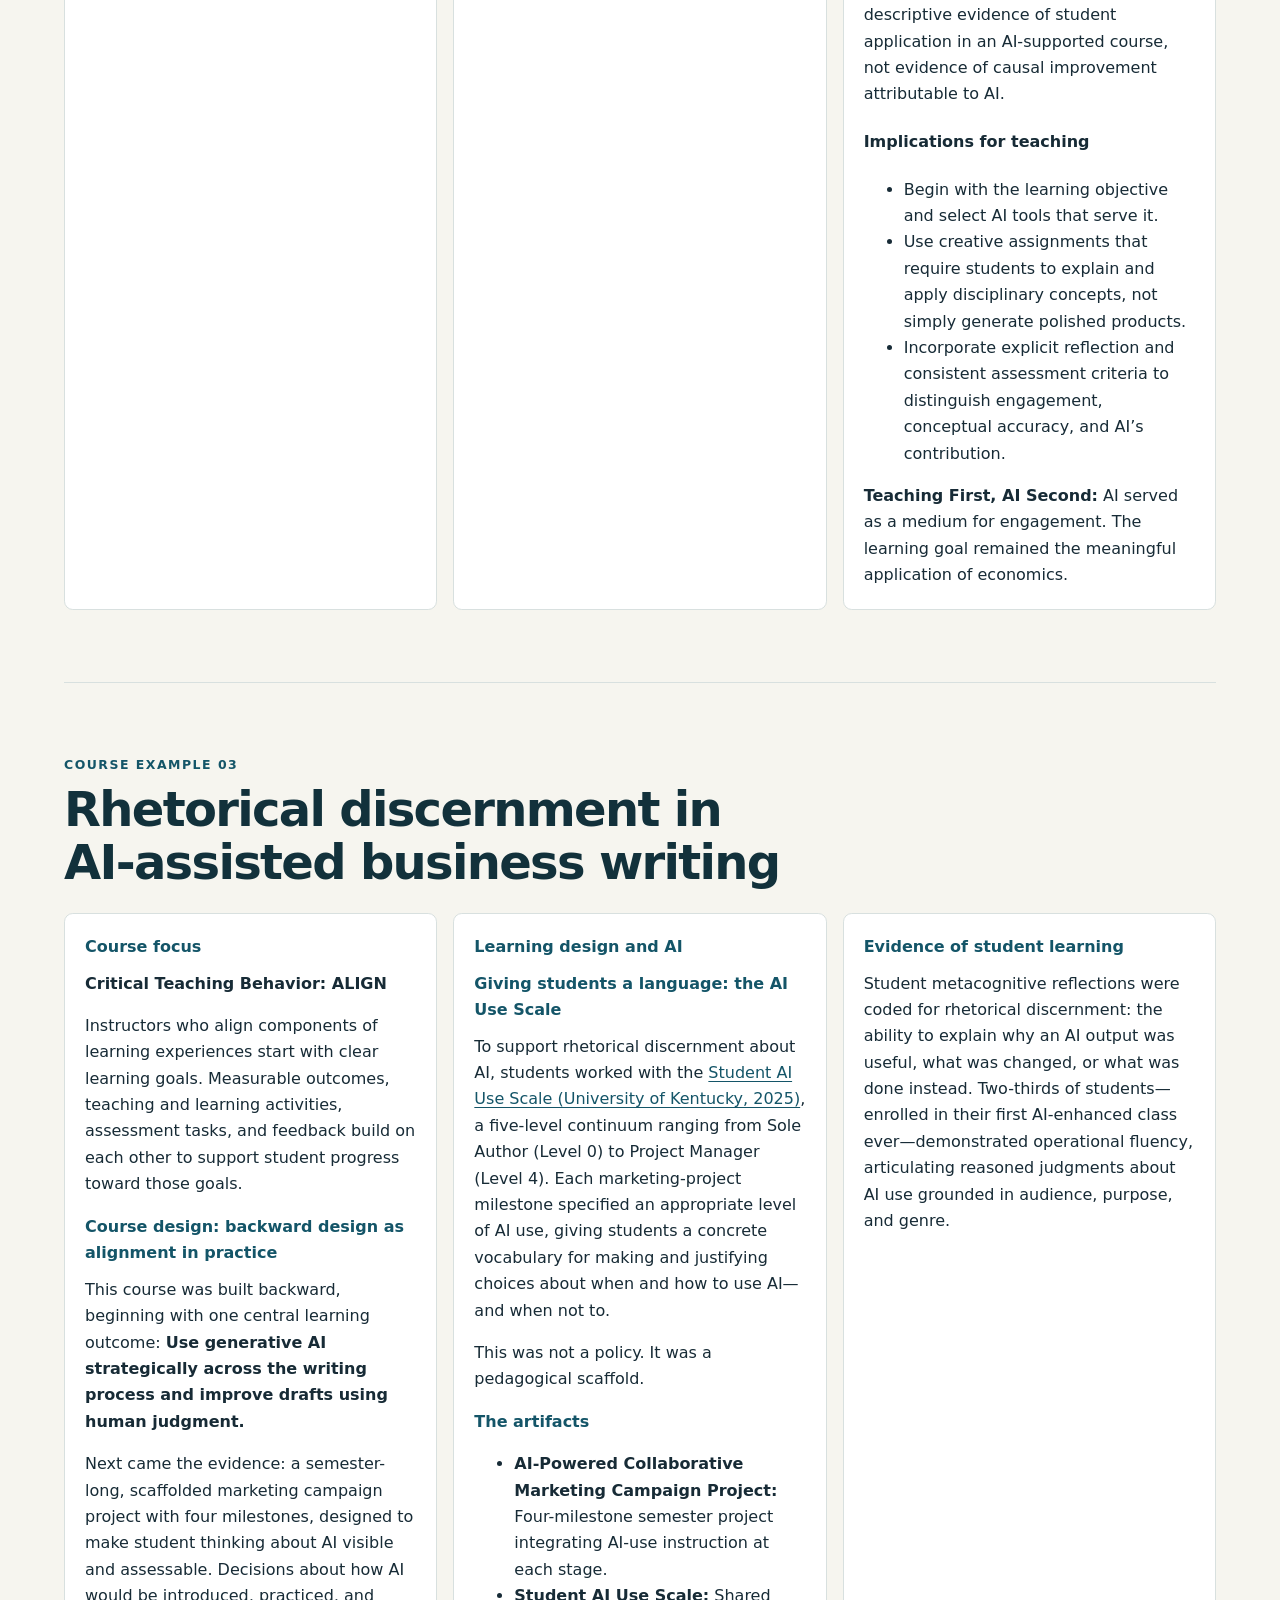
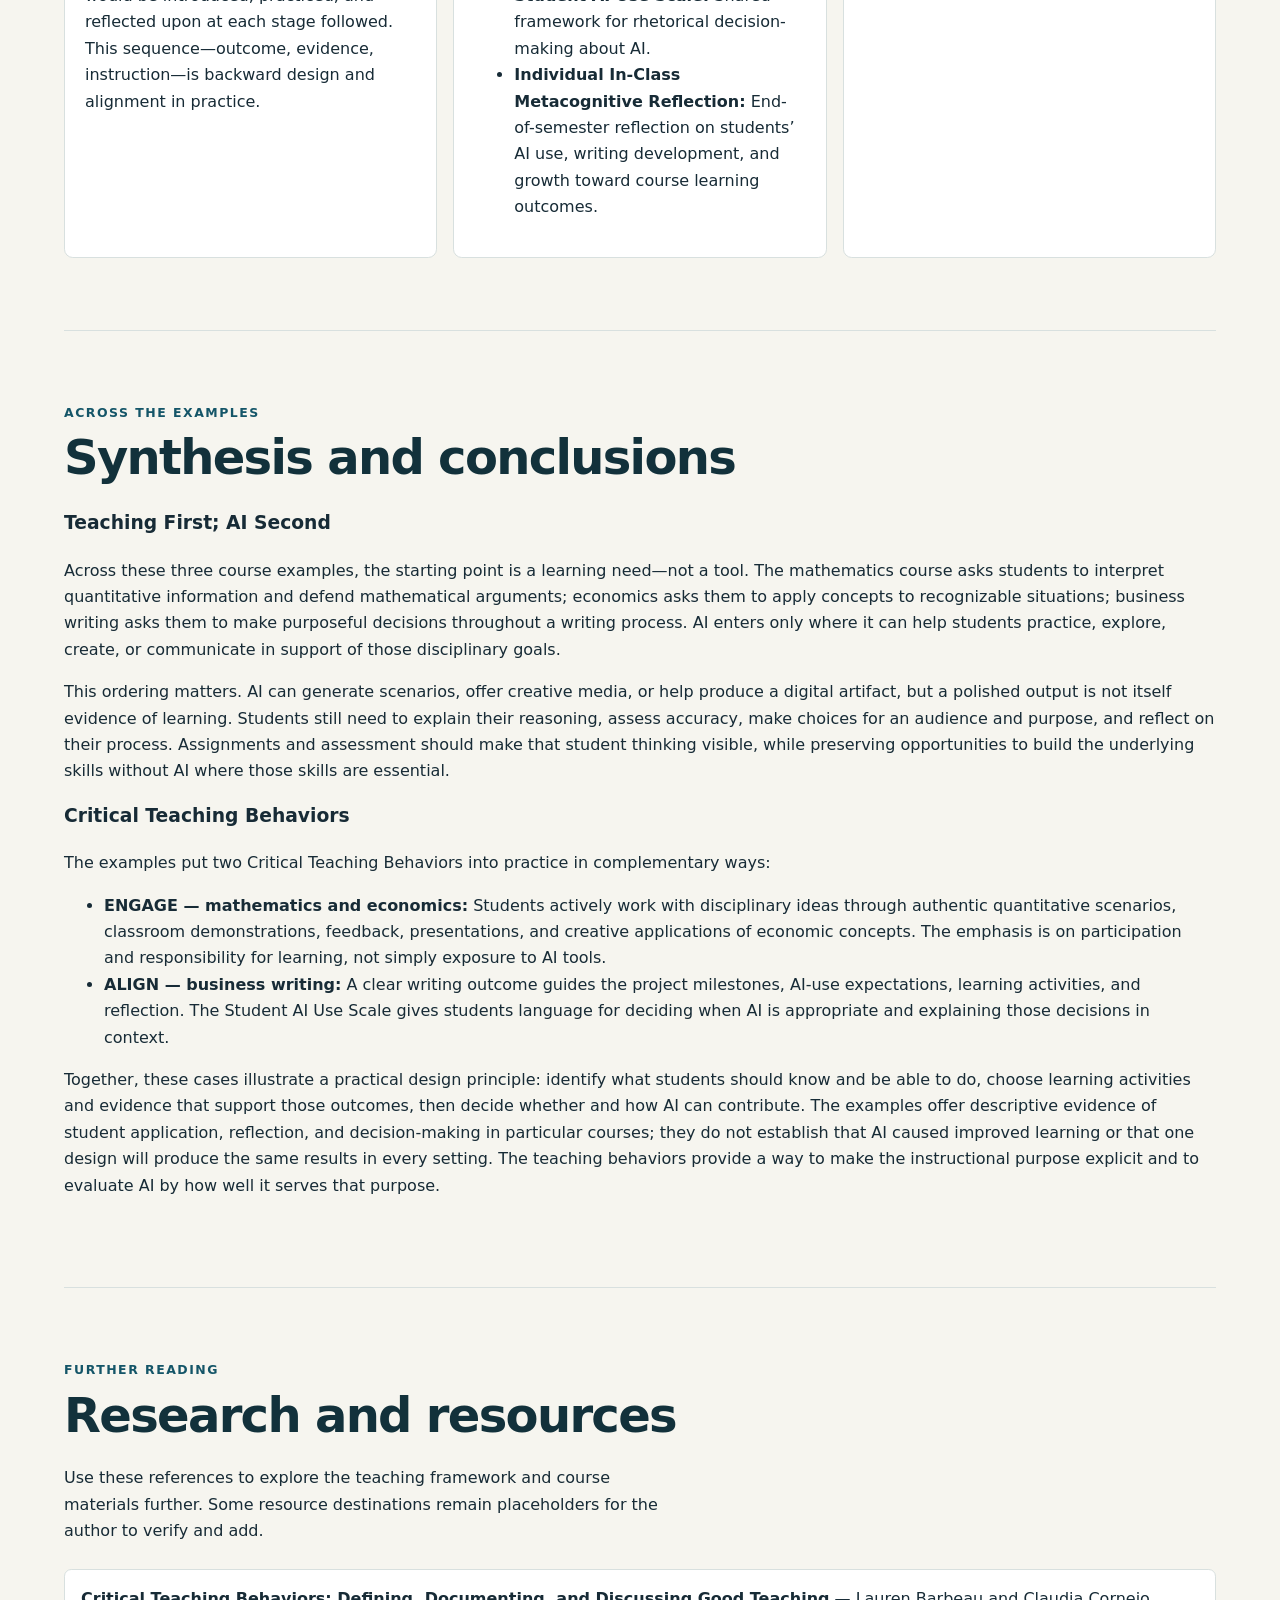
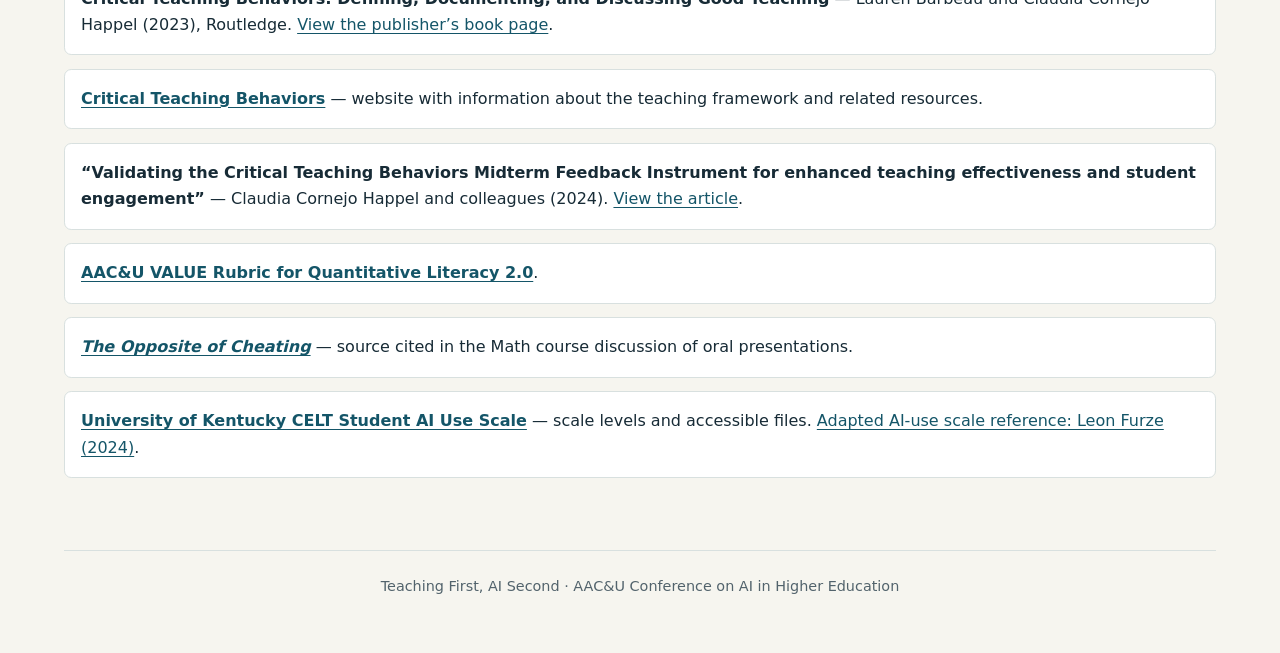
==== commit 2a0182ad: "remove remaining placeholders" ====
--- a/index.html
+++ b/index.html
@@ -169,7 +169,6 @@
 		  <section class="evidence">
 			<h3>Evidence of student learning</h3>
 			<p>Student metacognitive reflections were coded for rhetorical discernment: the ability to explain why an AI output was useful, what was changed, or what was done instead. Two-thirds of students—enrolled in their first AI-enhanced class ever—demonstrated operational fluency, articulating reasoned judgments about AI use grounded in audience, purpose, and genre.</p>
-			<p class="placeholder">[Add one or two anonymized student reflection excerpts here to humanize the data.]</p>
 		  </section>
 		</div>
 	  </article>
@@ -216,10 +215,6 @@
 		  <strong><a href="https://celt.uky.edu/student-ai-use-scale">University of Kentucky CELT Student AI Use Scale</a></strong> — scale levels and accessible files.
 		  <a href="https://leonfurze.com/2024/08/28/updating-the-ai-assessment-scale/">Adapted AI-use scale reference: Leon Furze (2024)</a>.
 		</li>
-		<li>
-		  <strong>Course materials</strong> — assignment and activity examples.
-		  <span class="placeholder">[Add links to shareable course materials here!]</span>
-		</li>
 	  </ul>
 	</section>
   </main>
--- a/styles.css
+++ b/styles.css
@@ -32,6 +32,7 @@
 
 a {
   color: var(--teal);
+  overflow-wrap: anywhere;
   text-underline-offset: 0.2em;
 }
 
@@ -74,6 +75,7 @@
 
 .site-header nav a {
   display: inline-flex;
+  flex: 0 0 auto;
   min-height: 2.75rem;
   align-items: center;
   padding: 0.5rem 0.65rem;
@@ -198,6 +200,7 @@
 }
 
 .case-grid > section {
+  min-width: 0;
   padding: 1.25rem;
   border: 1px solid var(--line);
   border-radius: 0.55rem;
@@ -271,6 +274,7 @@
 }
 
 .math-prompt-card {
+  min-width: 0;
   padding: 1.25rem;
   border: 1px solid var(--line);
   border-radius: 0.55rem;
@@ -326,12 +330,14 @@
   width: 25%;
 }
 
-.qualitative-findings-table td:nth-child(3) {
-  width: 34%;
-}
-
-.qualitative-findings-table td:nth-child(4) {
-  width: 25%;
+.qualitative-findings-table thead th:nth-child(3),
+.qualitative-findings-table tbody td:nth-child(3) {
+  width: 12%;
+}
+
+.qualitative-findings-table thead th:nth-child(4),
+.qualitative-findings-table tbody td:nth-child(4) {
+  width: 12%;
 }
 
 .qualitative-findings-table tbody tr:nth-child(even) {
@@ -478,6 +484,7 @@
 }
 
 .review-card {
+  min-width: 0;
   padding: 1.25rem;
   border: 1px solid var(--line);
   border-radius: 0.55rem;
@@ -578,6 +585,23 @@
   color: var(--teal);
 }
 
+@media (max-width: 36rem) {
+  .reflection-table th,
+  .reflection-table td,
+  .contact-table th,
+  .contact-table td {
+	padding-right: 0.5rem;
+  }
+
+  .contact-table {
+	table-layout: fixed;
+  }
+
+  .contact-table td {
+	overflow-wrap: anywhere;
+  }
+}
+
 @media (min-width: 42rem) {
   .site-header {
 	grid-template-columns: auto minmax(0, 1fr);
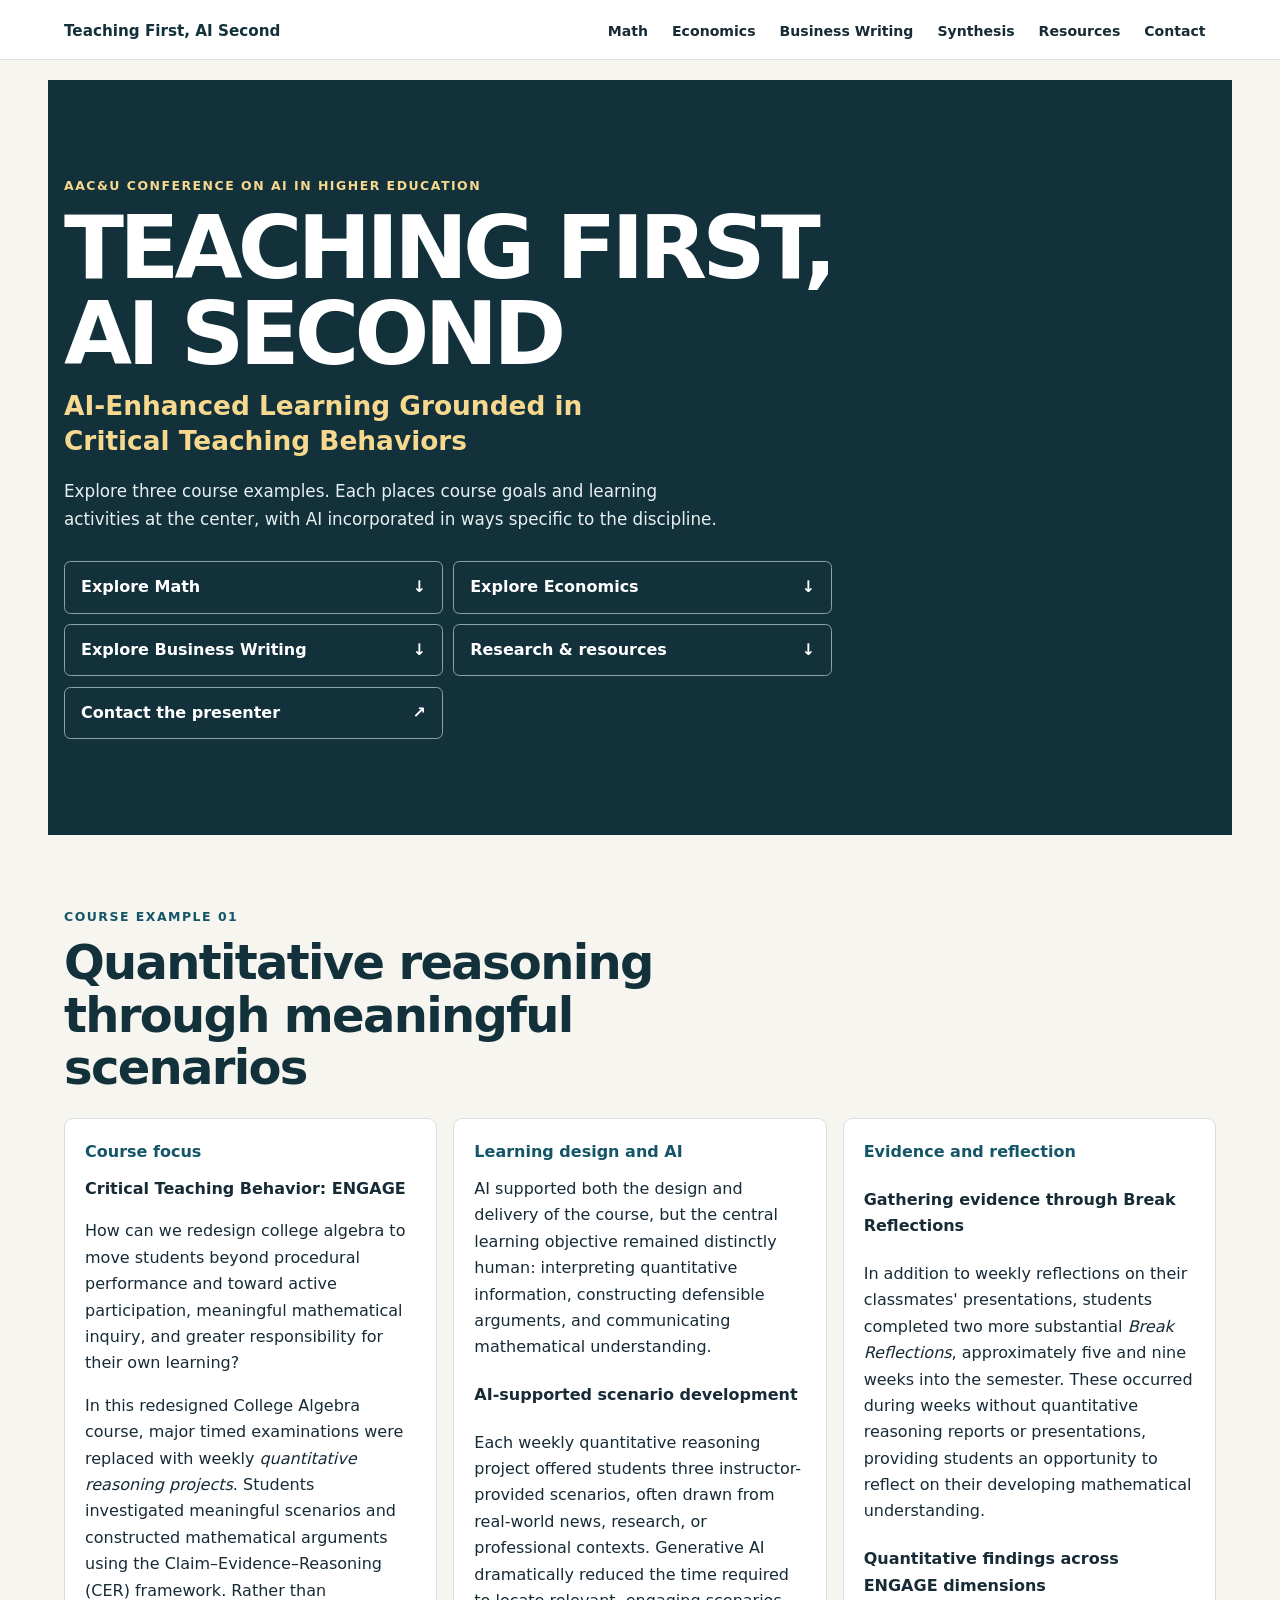
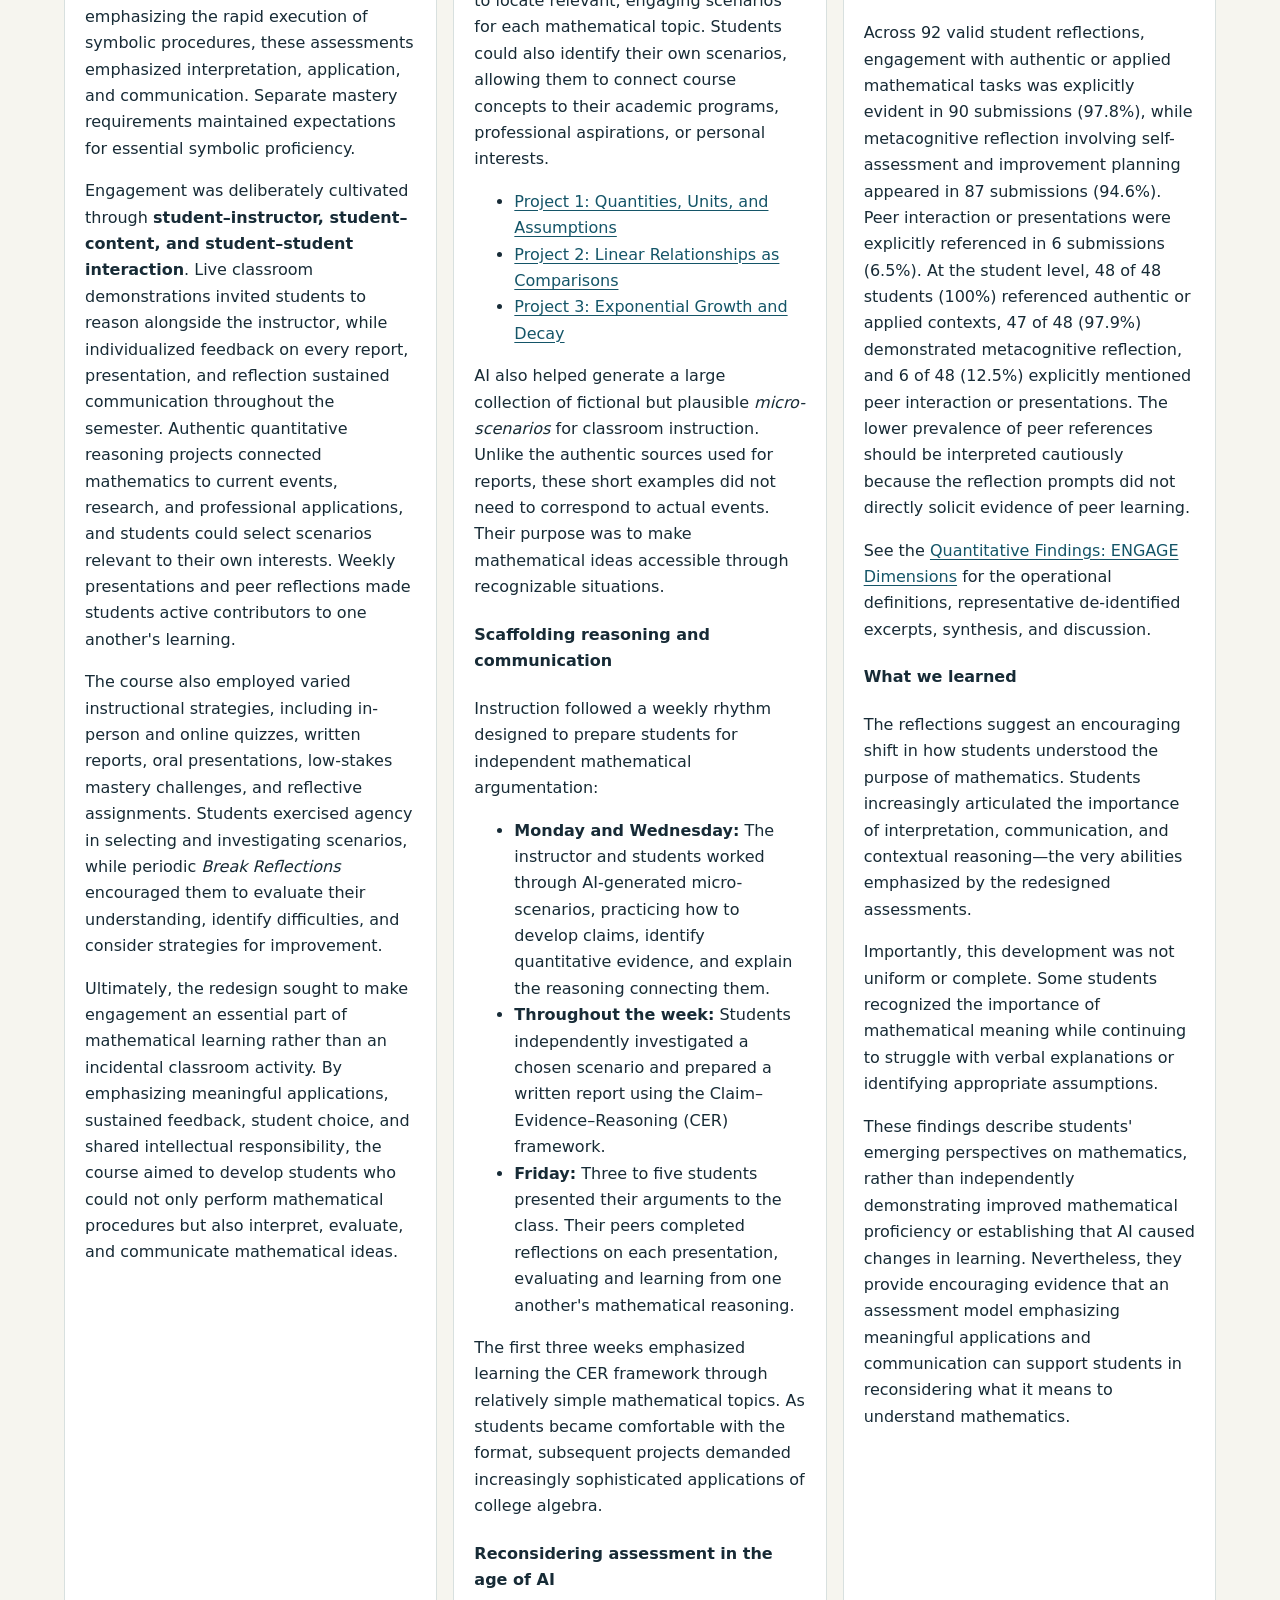
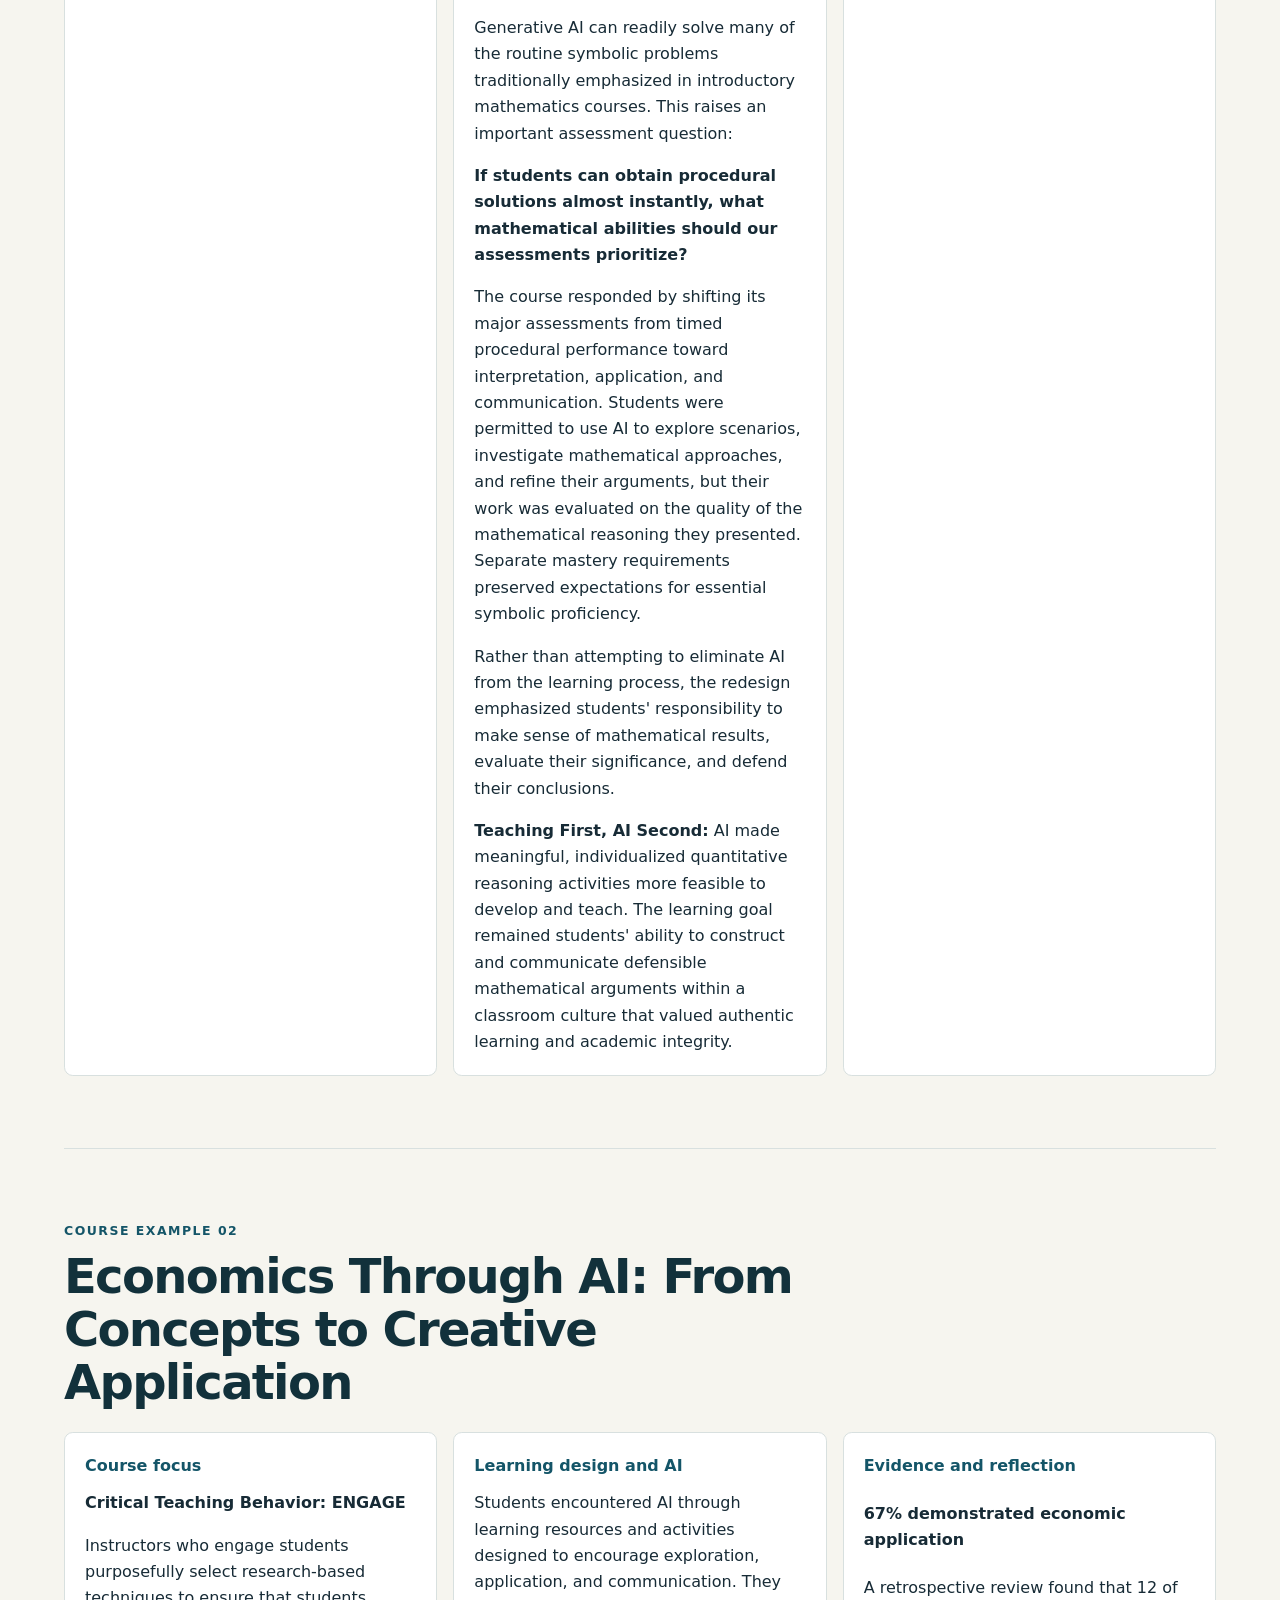
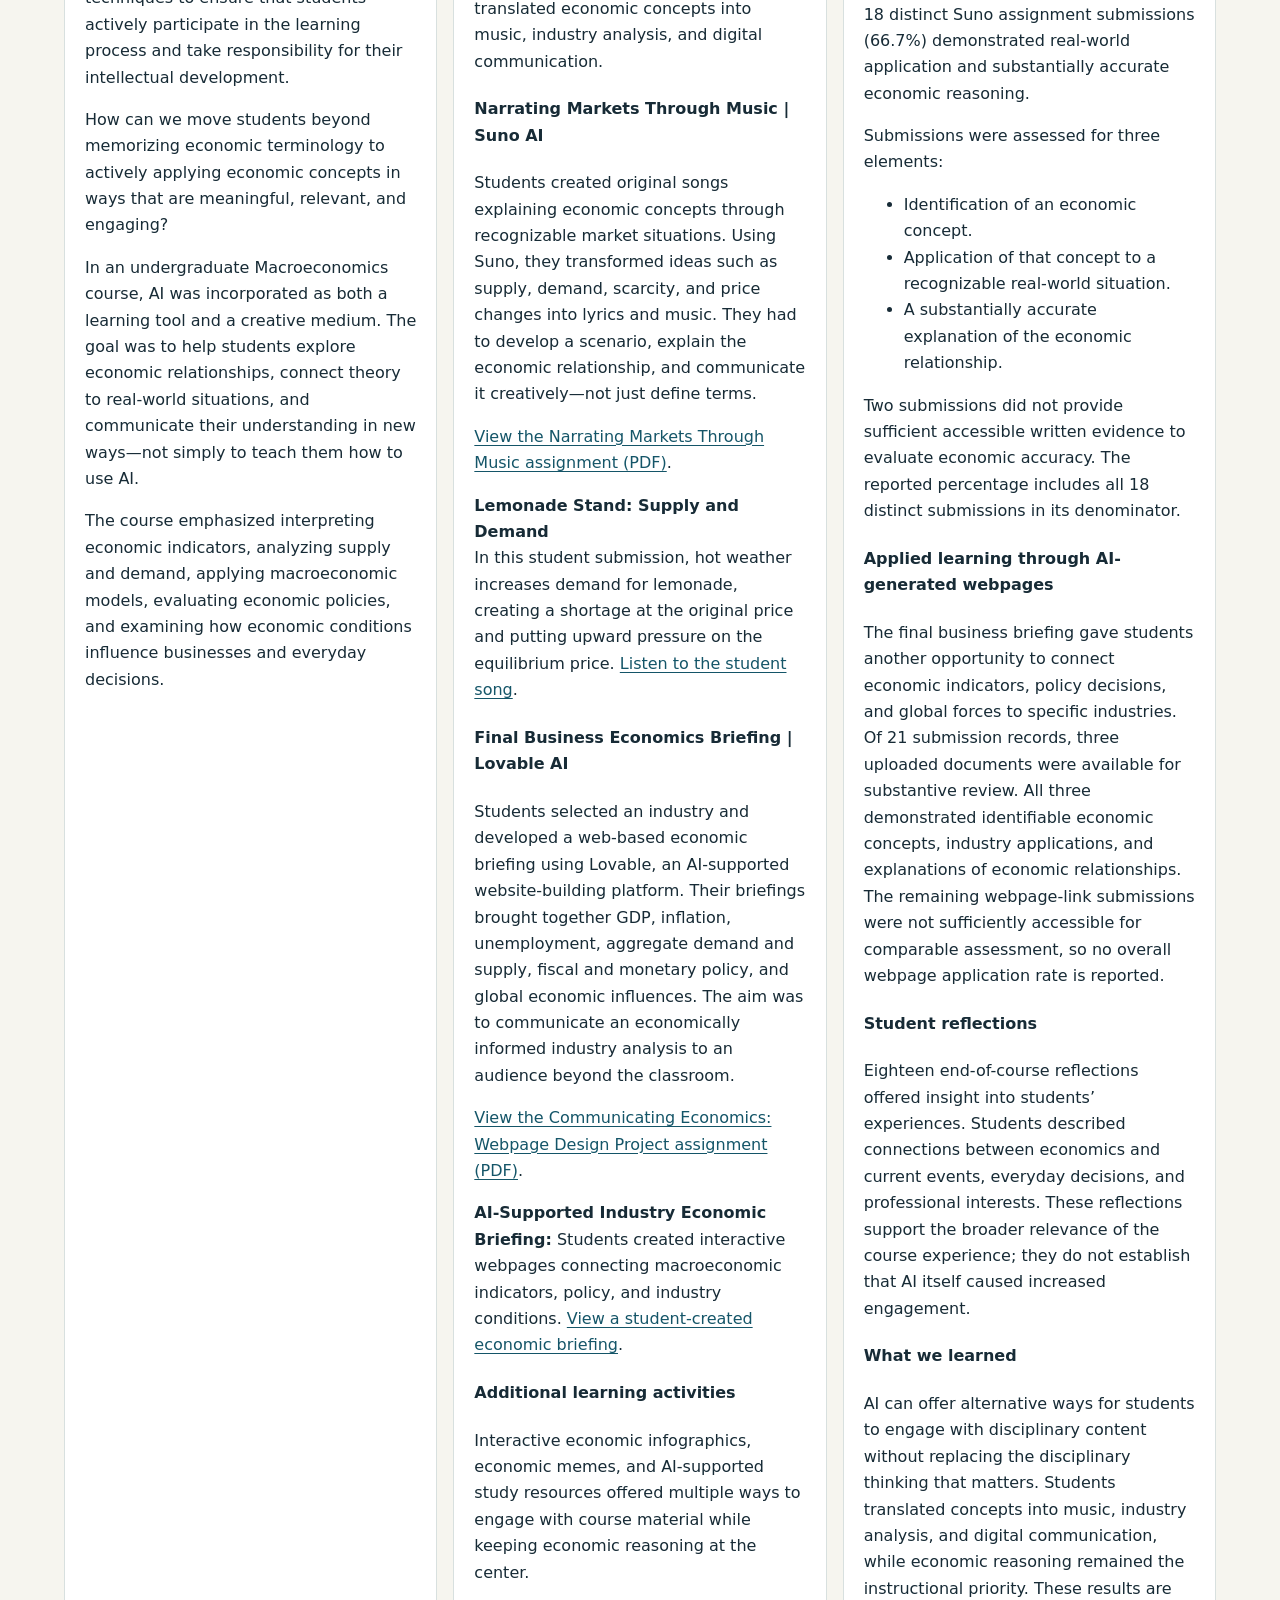
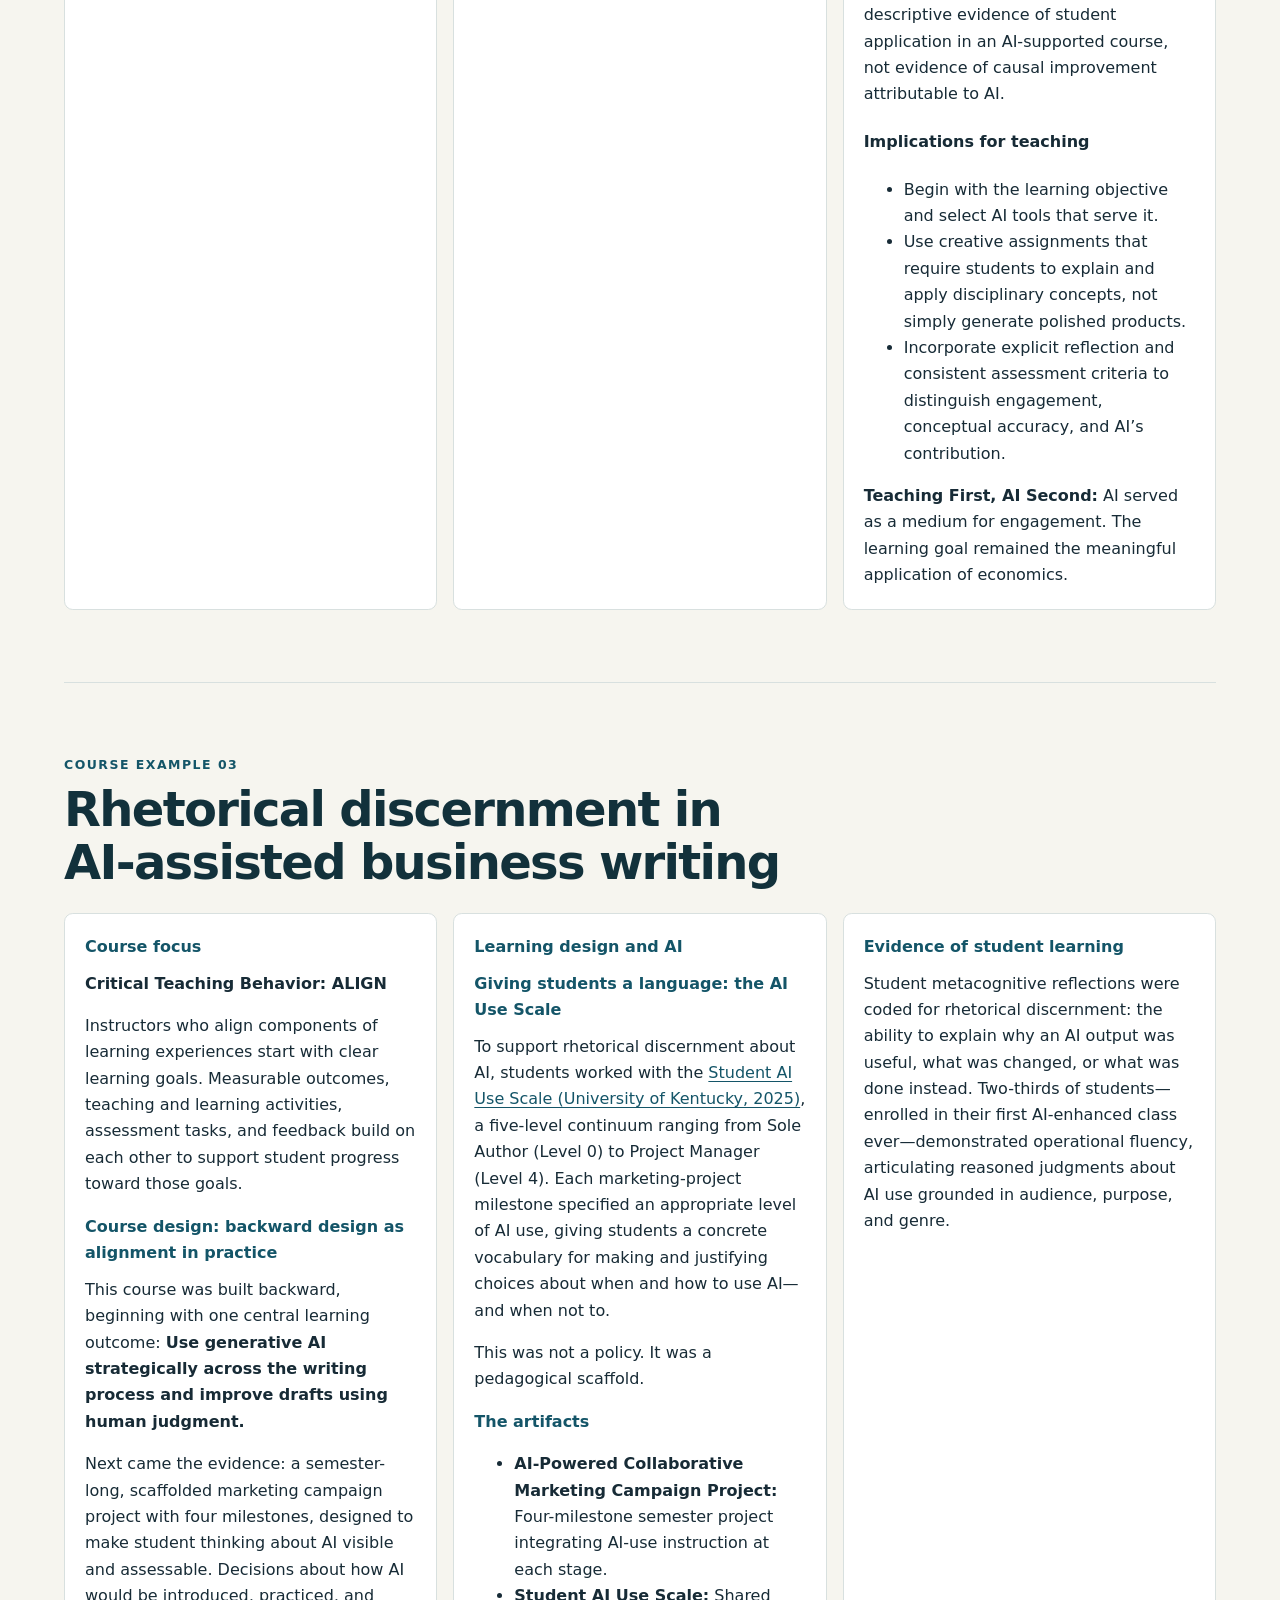
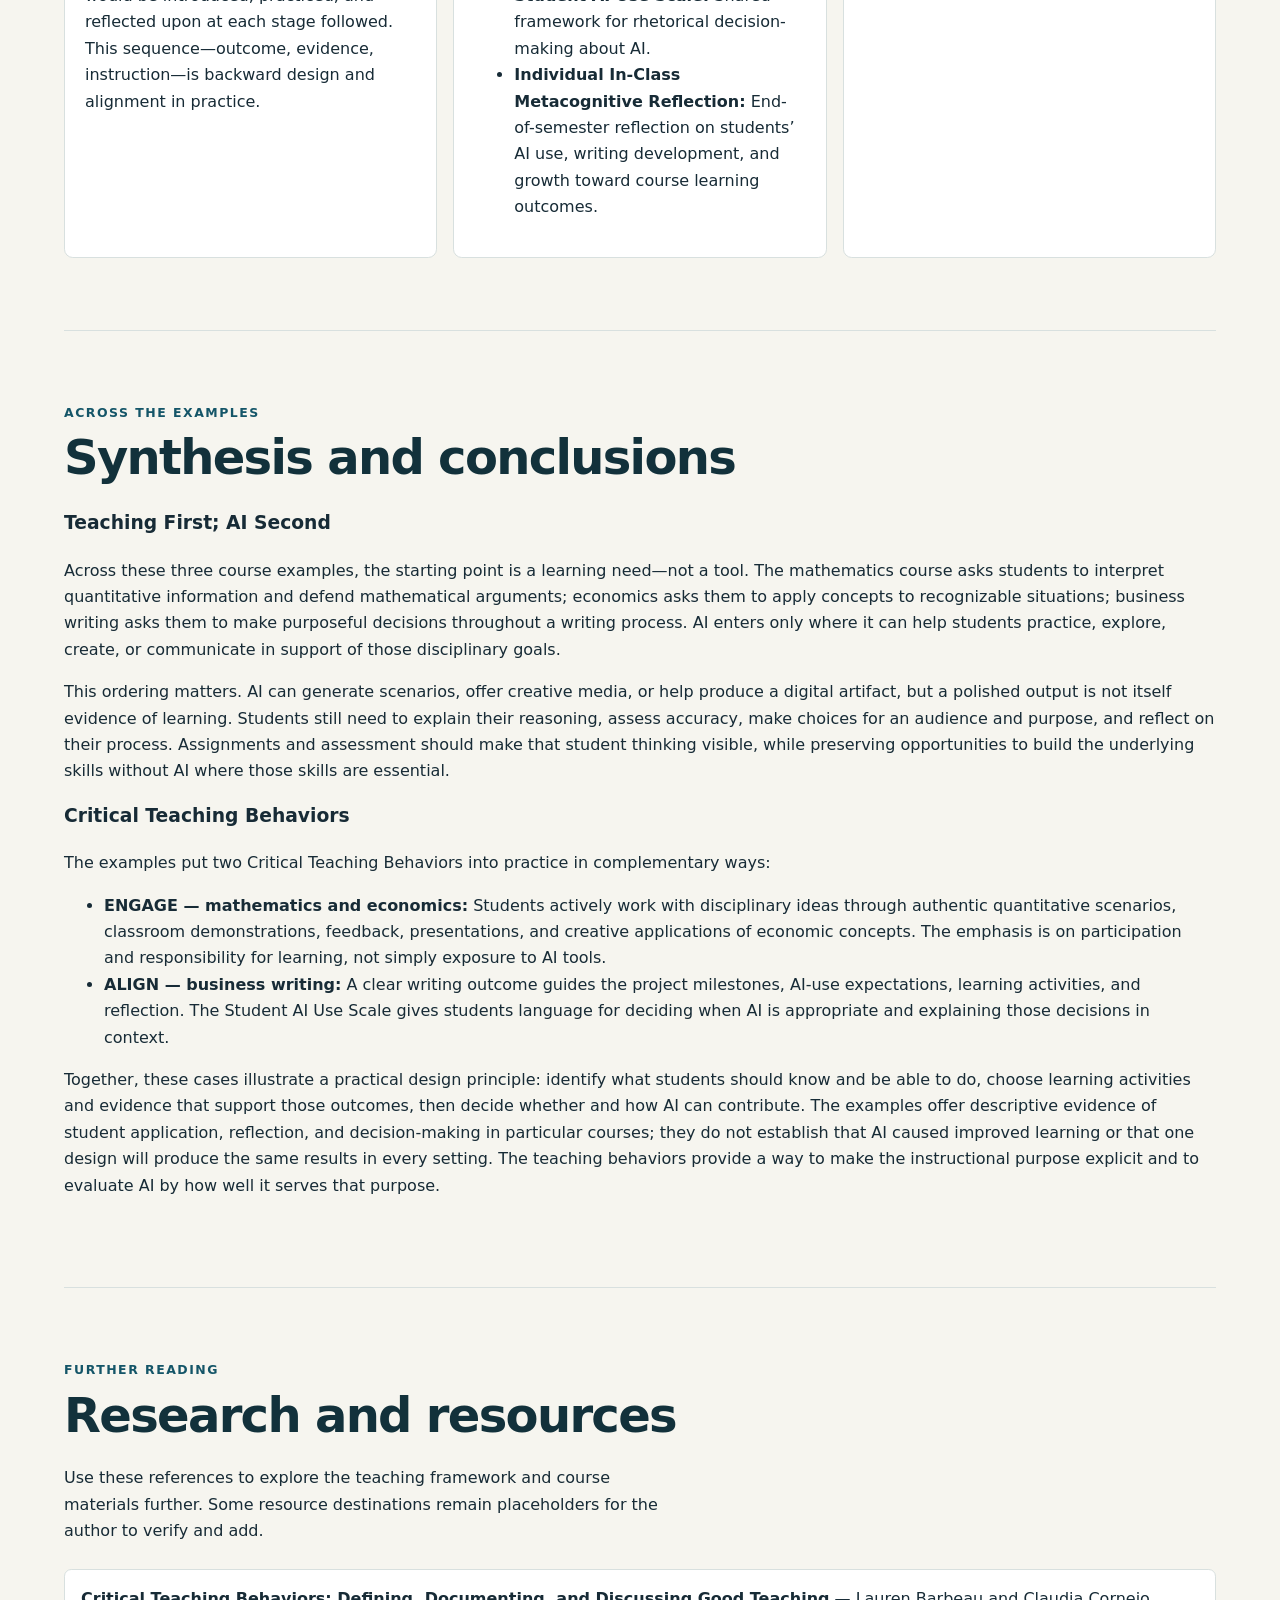
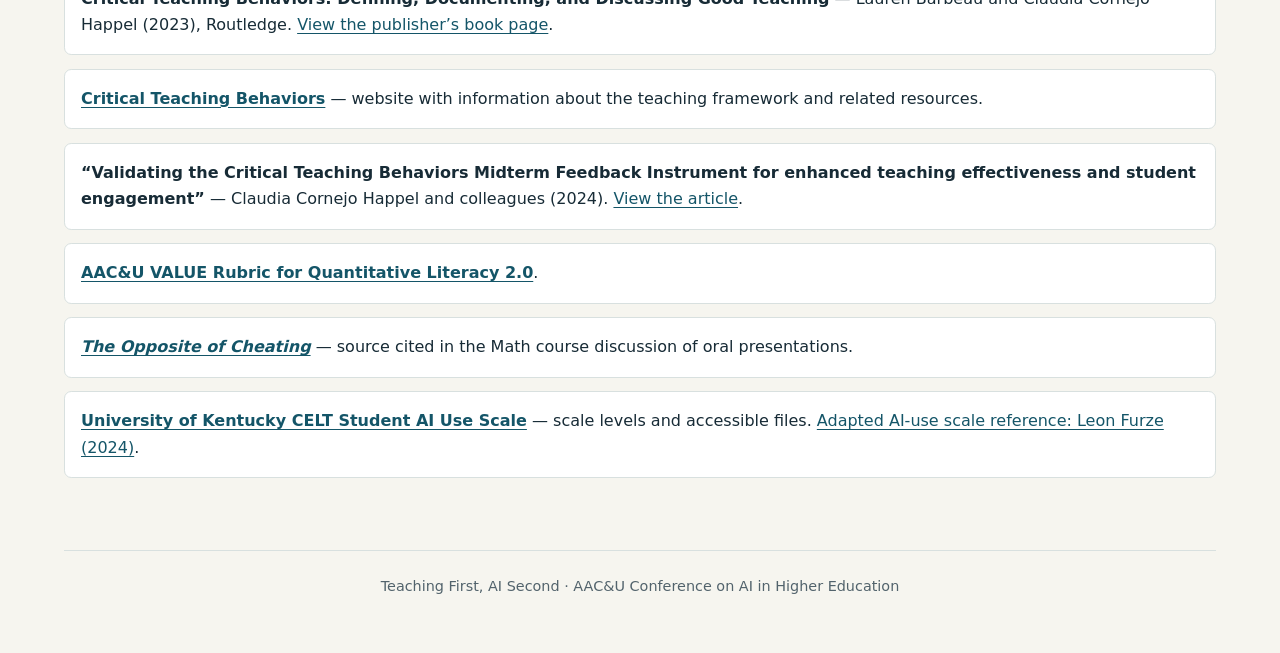
==== commit e48fca57: "Add econ assignment prompts" ====
--- a/index.html
+++ b/index.html
@@ -107,9 +107,11 @@
 			<p>Students encountered AI through learning resources and activities designed to encourage exploration, application, and communication. They translated economic concepts into music, industry analysis, and digital communication.</p>
 			<h4>Narrating Markets Through Music | Suno AI</h4>
 			<p>Students created original songs explaining economic concepts through recognizable market situations. Using Suno, they transformed ideas such as supply, demand, scarcity, and price changes into lyrics and music. They had to develop a scenario, explain the economic relationship, and communicate it creatively—not just define terms.</p>
+			<p><a href="econAssignments/Narrating%20Markets%20Through%20Music%20Assignment.pdf">View the Narrating Markets Through Music assignment (PDF)</a>.</p>
 			<p><strong>Lemonade Stand: Supply and Demand</strong><br>In this student submission, hot weather increases demand for lemonade, creating a shortage at the original price and putting upward pressure on the equilibrium price. <a href="https://suno.com/s/8NjTIILHOWcfeUUK" target="_blank" rel="noopener noreferrer">Listen to the student song</a>.</p>
 			<h4>Final Business Economics Briefing | Lovable AI</h4>
 			<p>Students selected an industry and developed a web-based economic briefing using Lovable, an AI-supported website-building platform. Their briefings brought together GDP, inflation, unemployment, aggregate demand and supply, fiscal and monetary policy, and global economic influences. The aim was to communicate an economically informed industry analysis to an audience beyond the classroom.</p>
+			<p><a href="econAssignments/Communicating%20Economics_%20Webpage%20Design%20Project%20Assignment.pdf">View the Communicating Economics: Webpage Design Project assignment (PDF)</a>.</p>
 			<p><strong>AI-Supported Industry Economic Briefing:</strong> Students created interactive webpages connecting macroeconomic indicators, policy, and industry conditions. <a href="https://oil-insight-nexus.lovable.app/">View a student-created economic briefing</a>.</p>
 			<h4>Additional learning activities</h4>
 			<p>Interactive economic infographics, economic memes, and AI-supported study resources offered multiple ways to engage with course material while keeping economic reasoning at the center.</p>
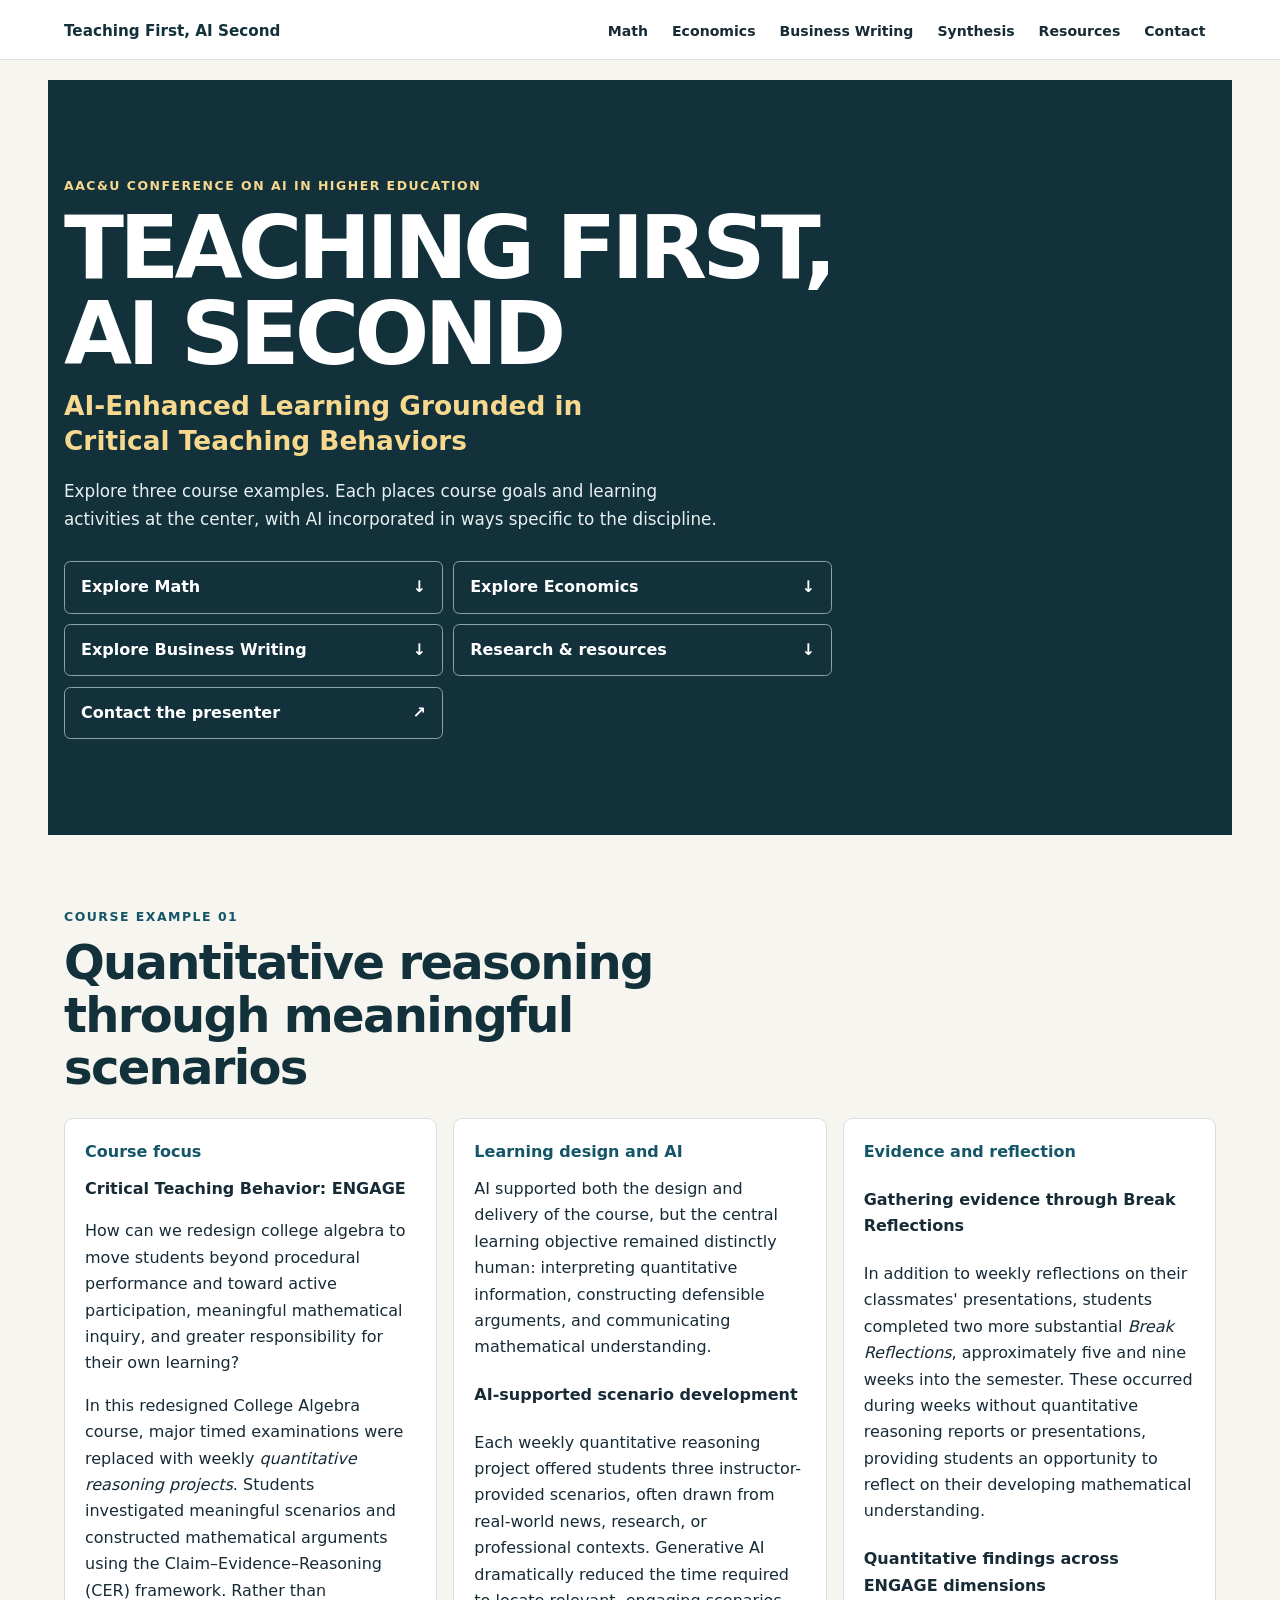
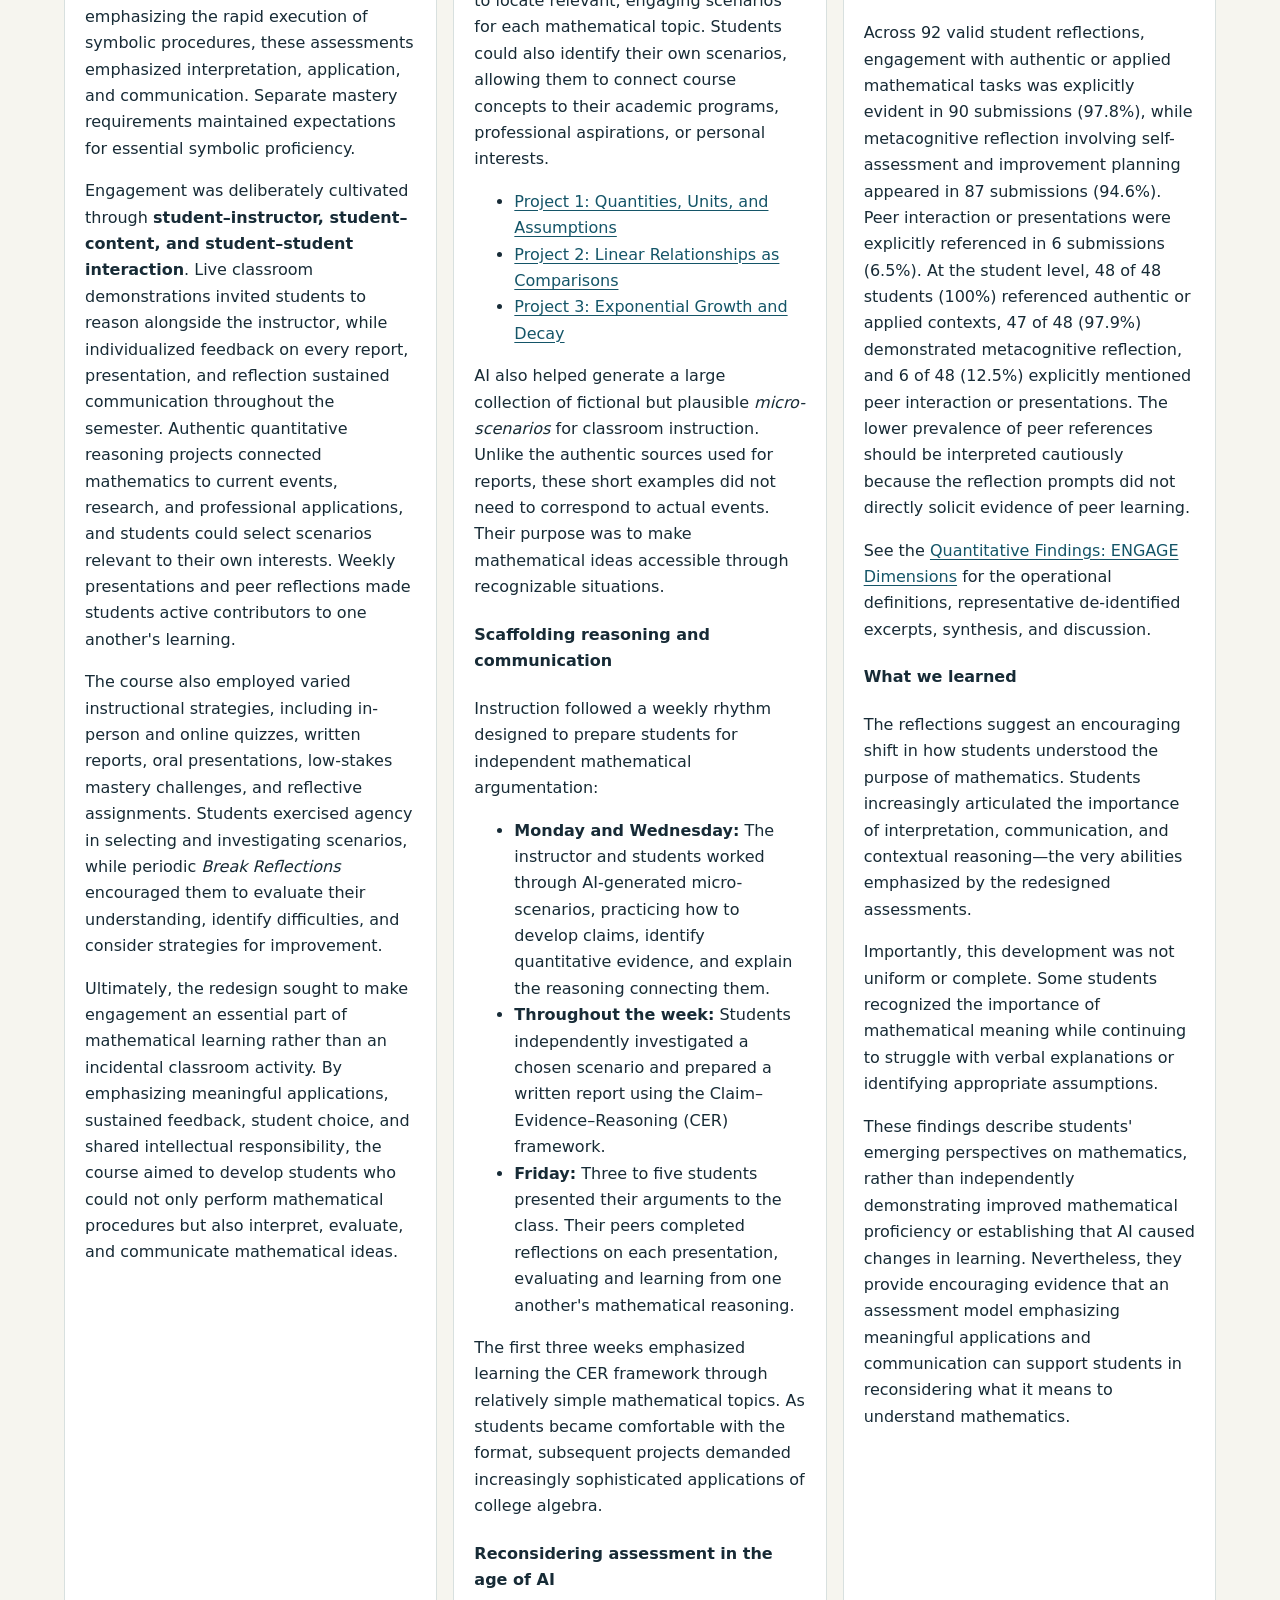
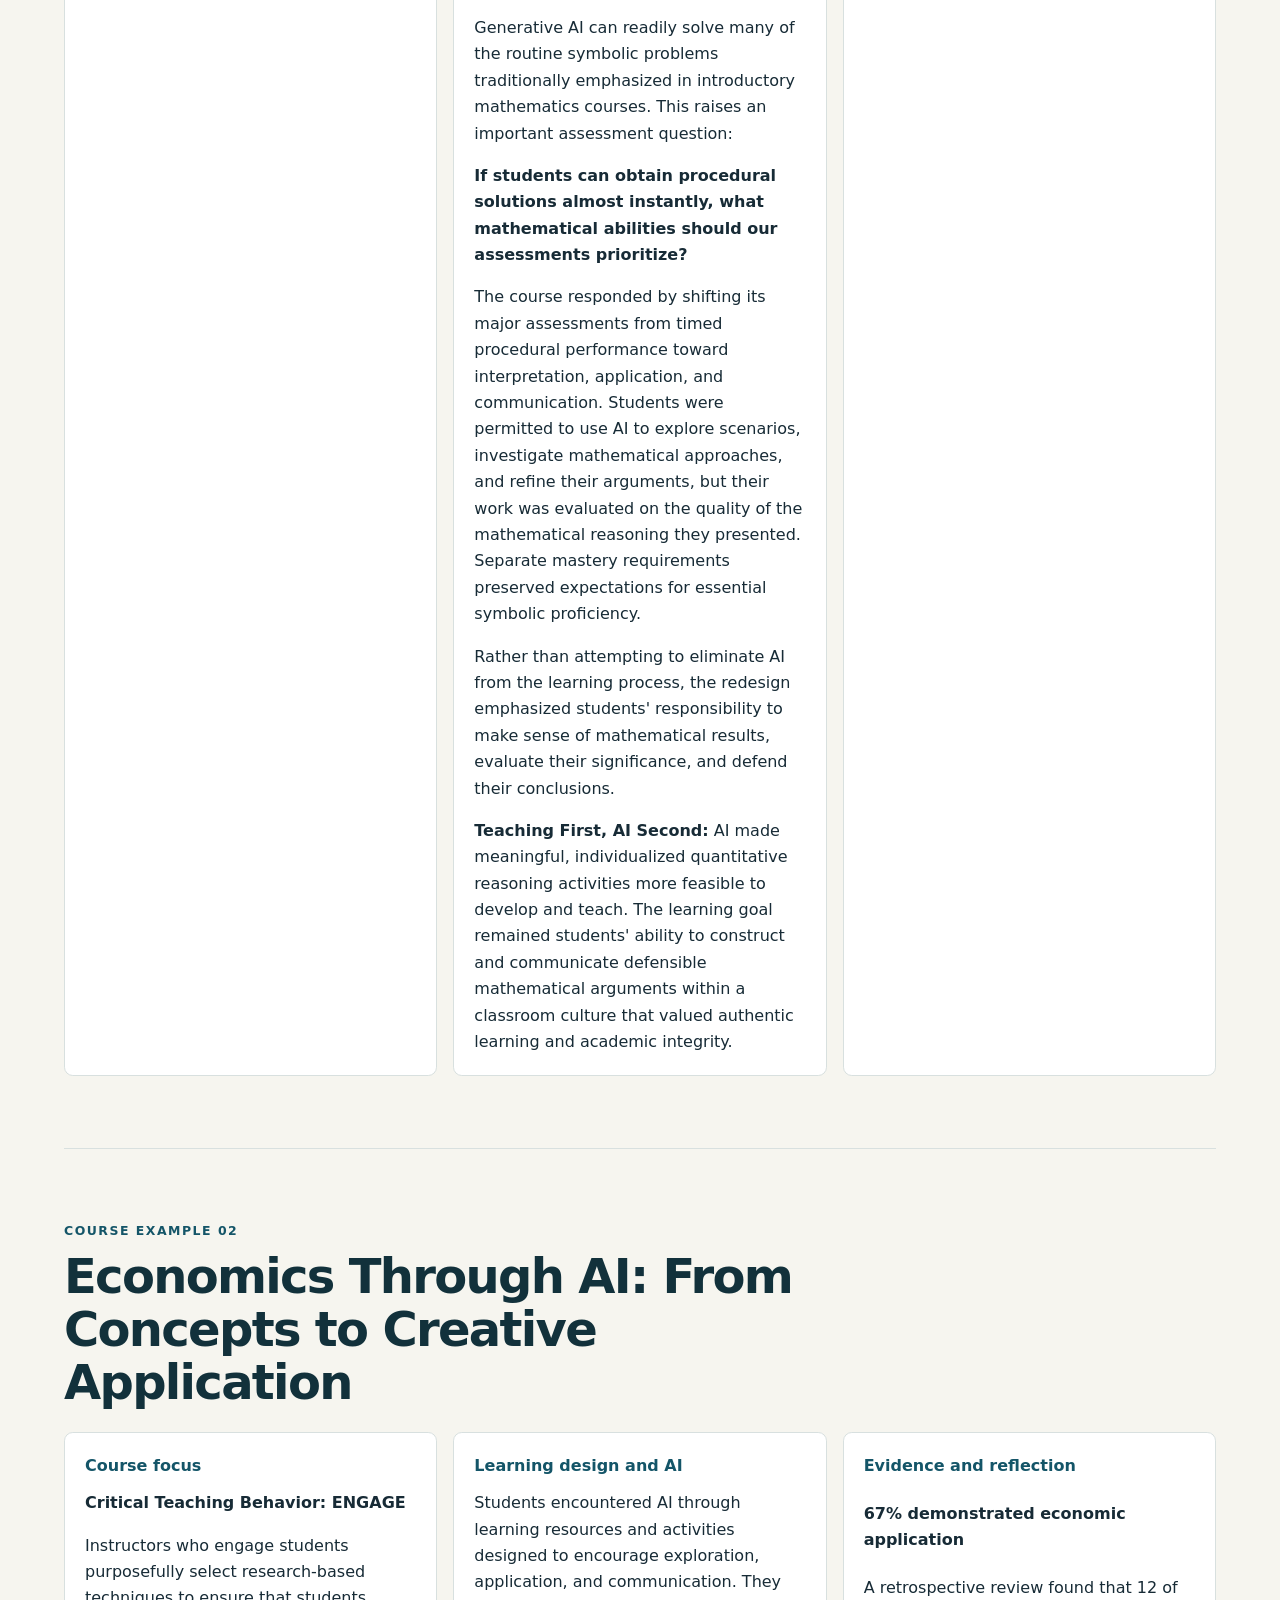
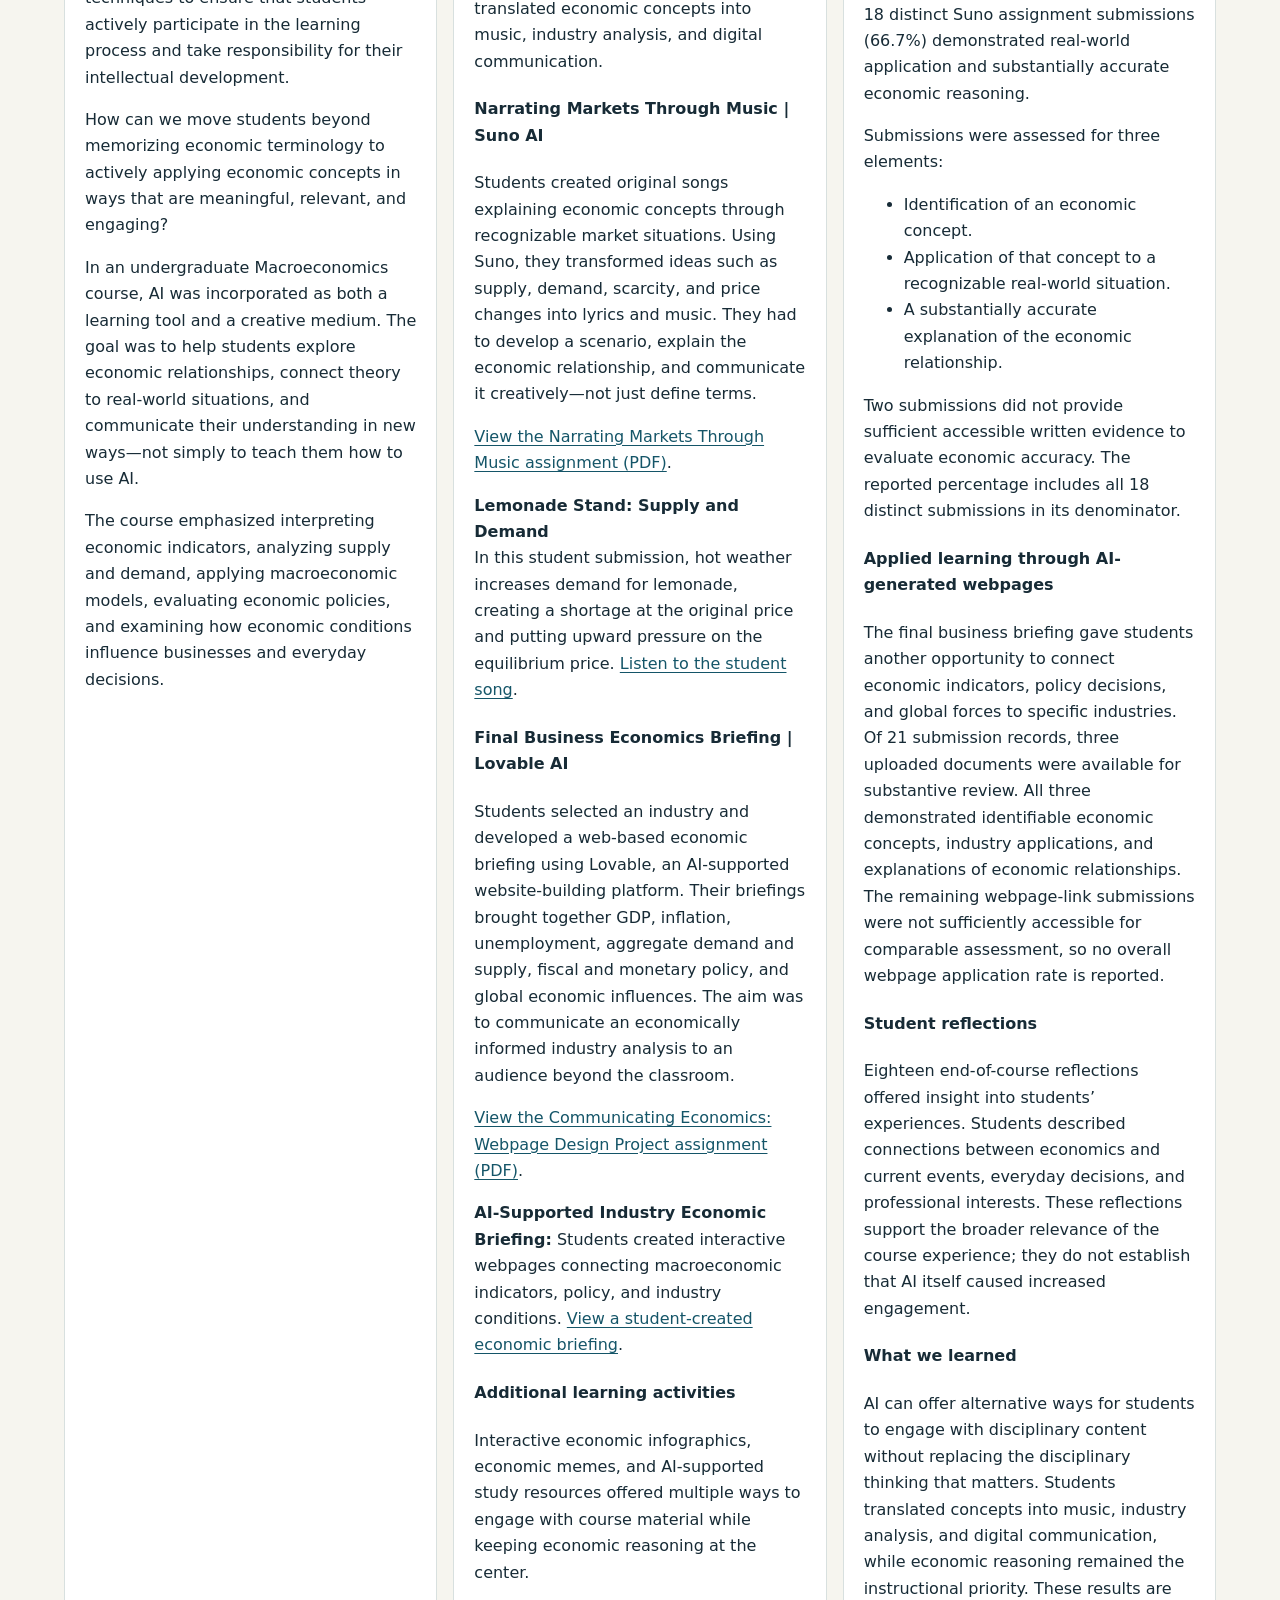
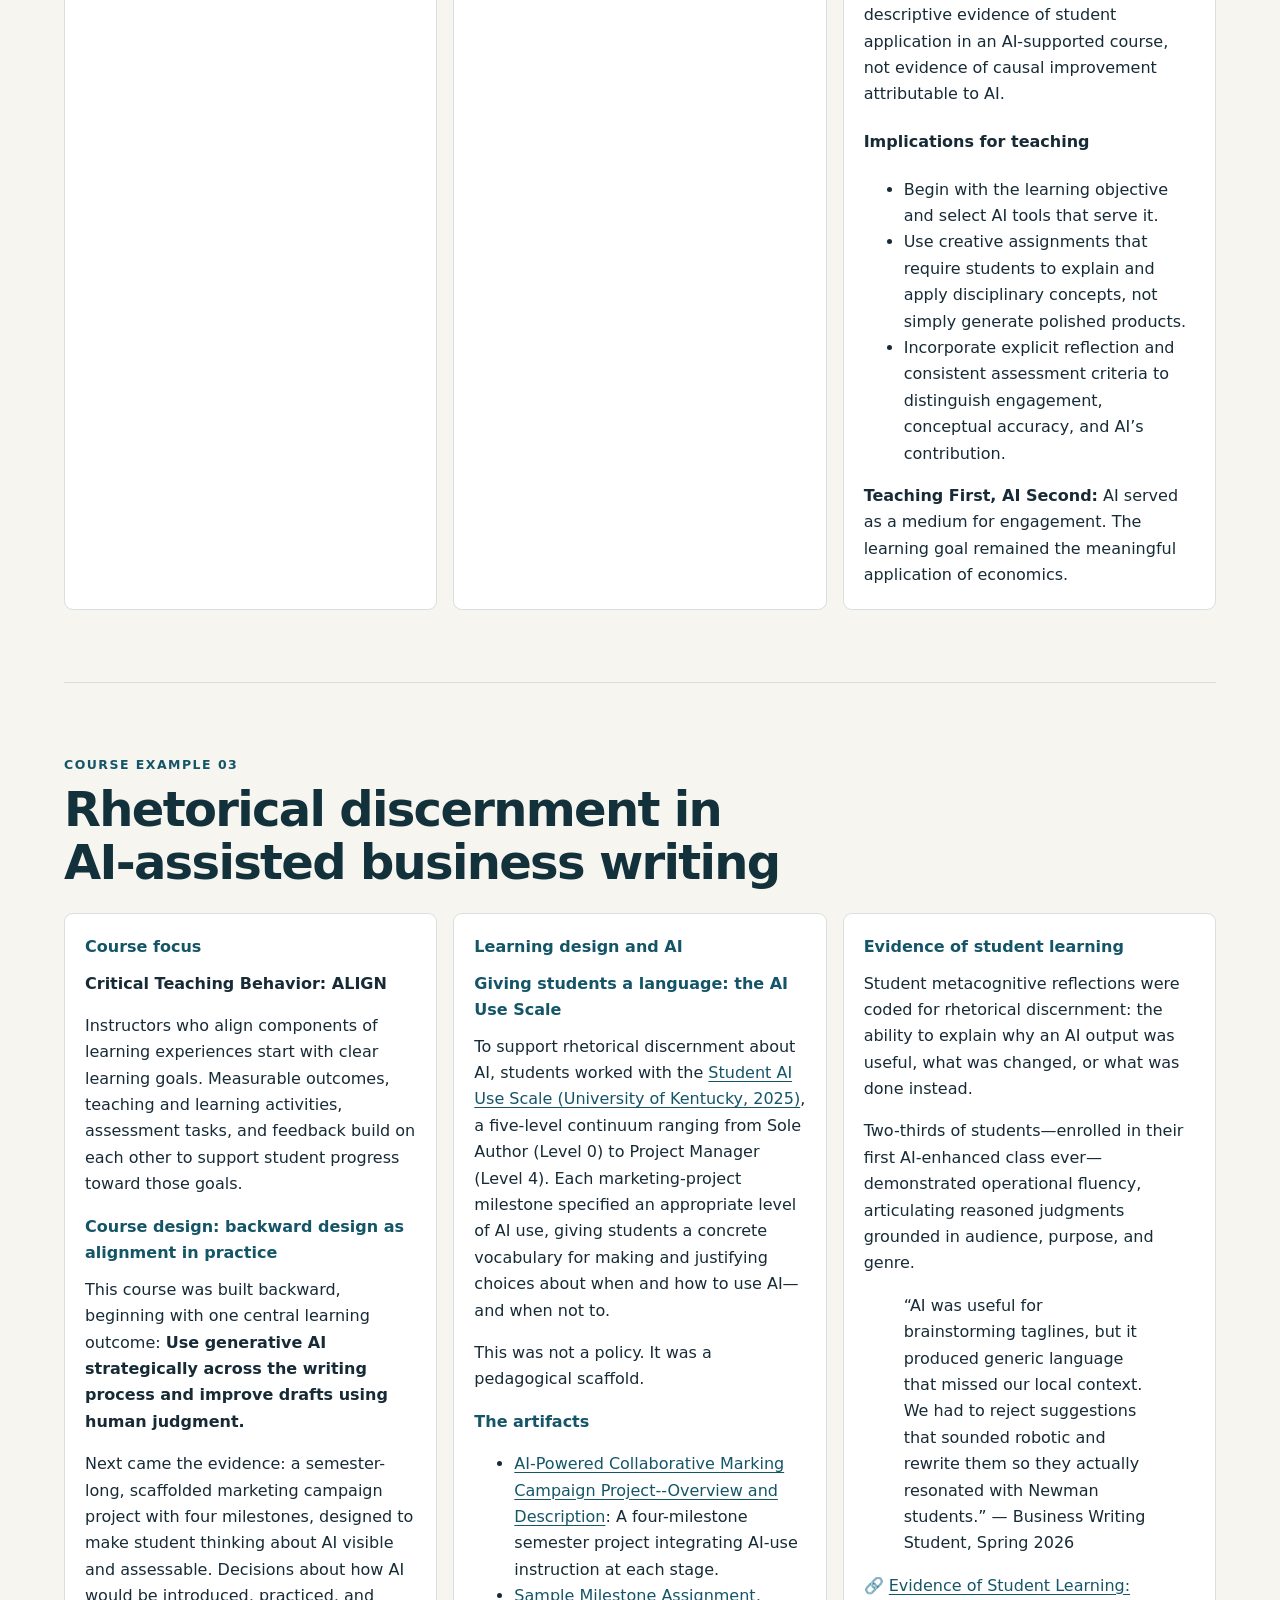
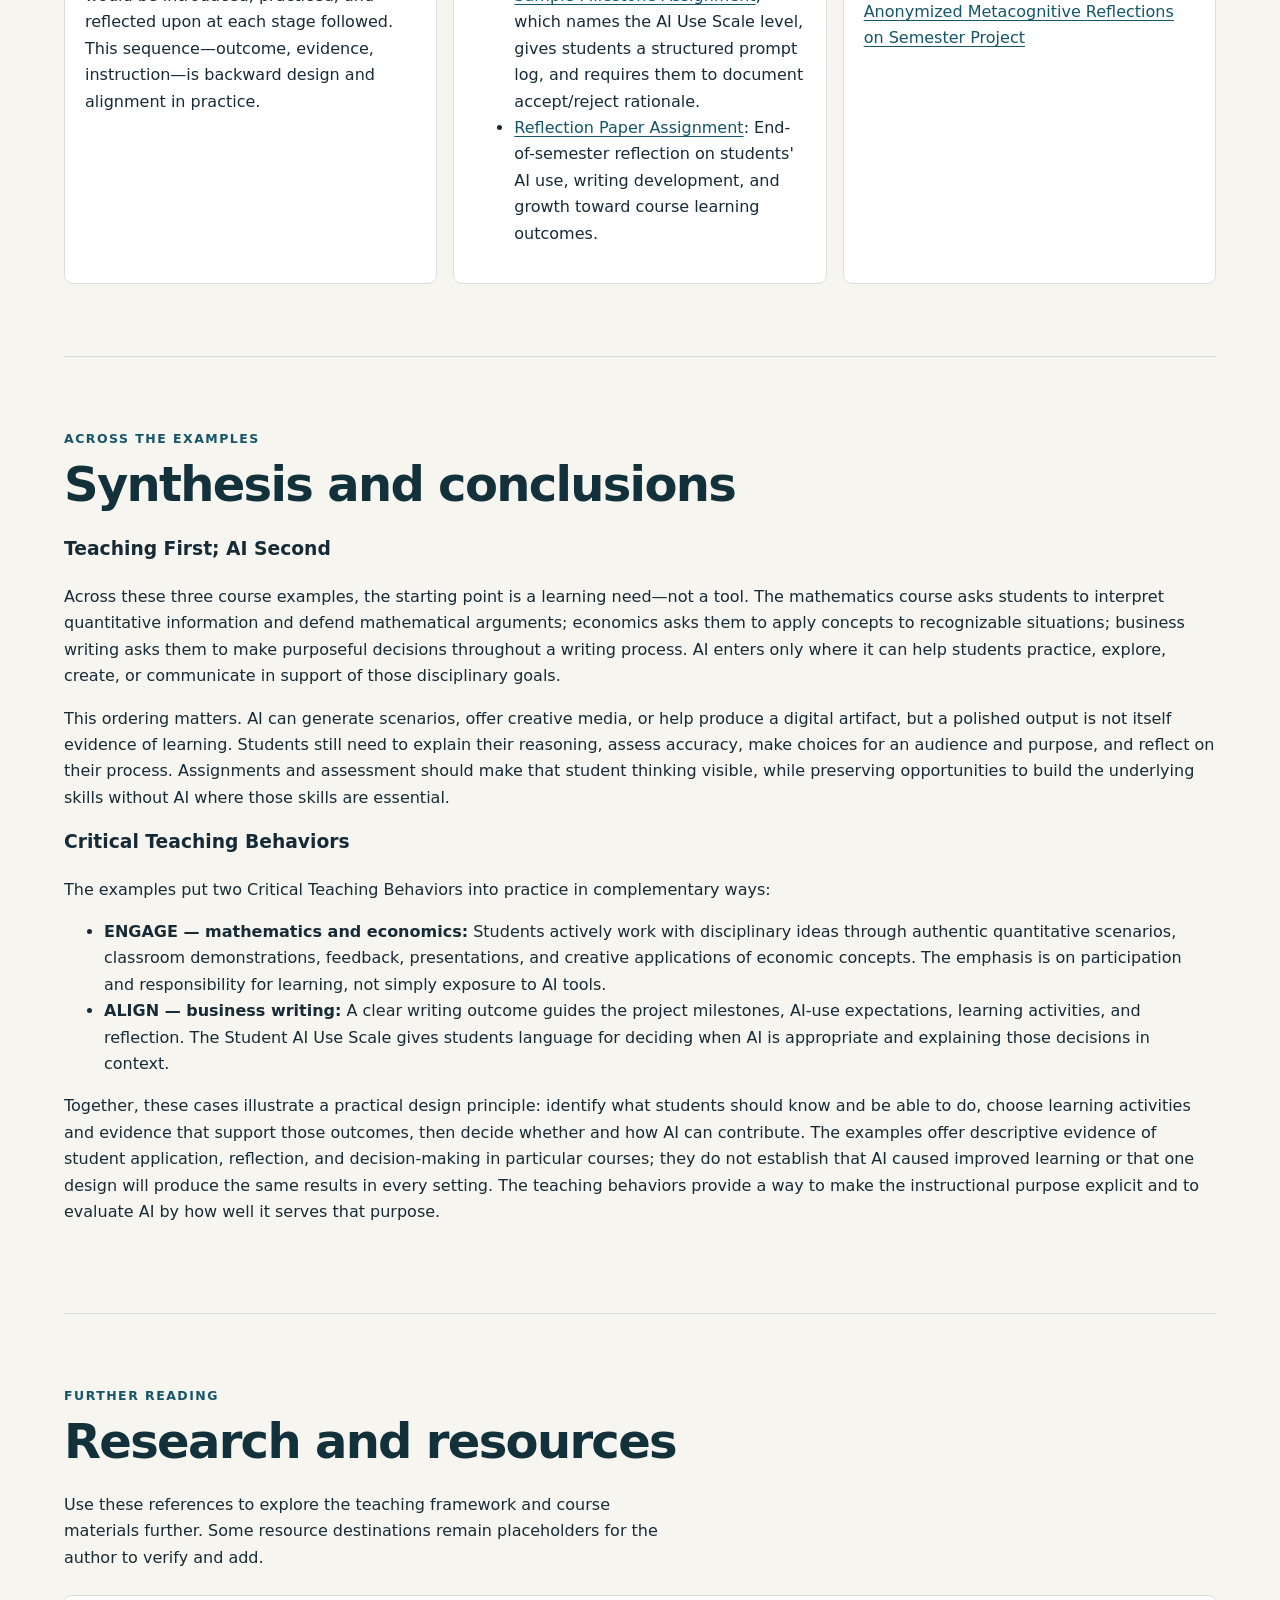
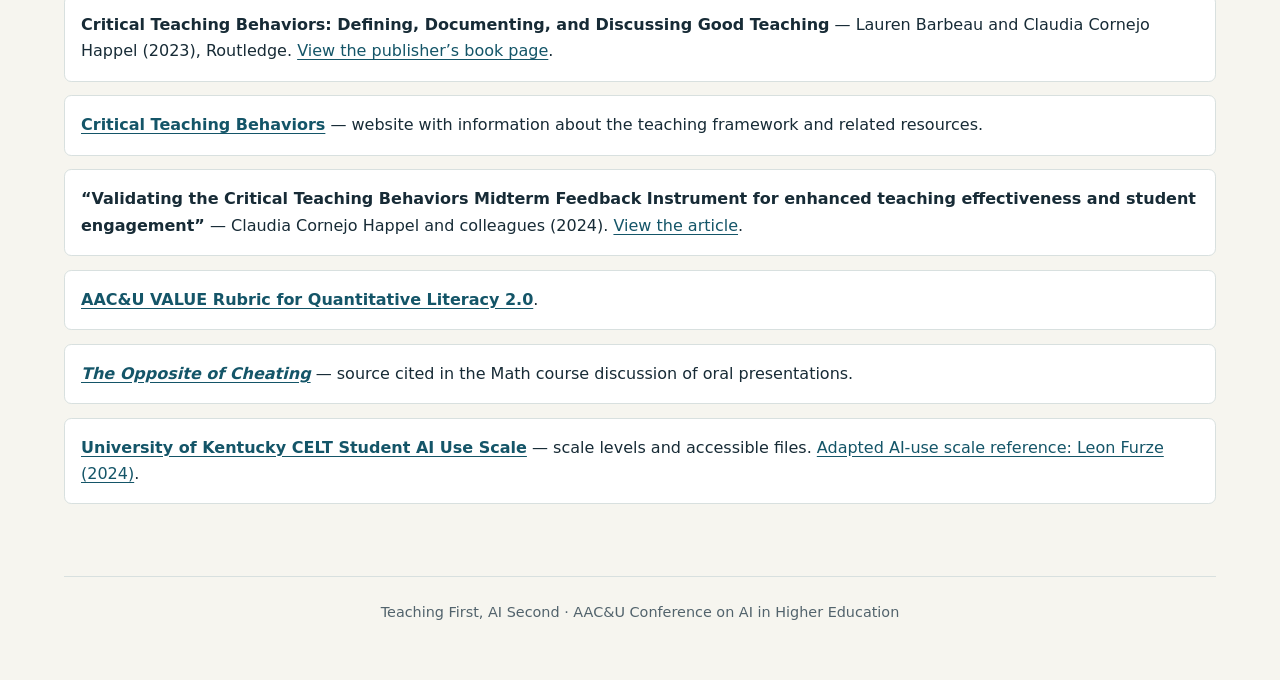
==== commit eb8faf46: "add business writing artifacts" ====
--- a/index.html
+++ b/index.html
@@ -163,14 +163,19 @@
 			<p>This was not a policy. It was a pedagogical scaffold.</p>
 			<h3>The artifacts</h3>
 			<ul>
-			  <li><strong>AI-Powered Collaborative Marketing Campaign Project:</strong> Four-milestone semester project integrating AI-use instruction at each stage.</li>
-			  <li><strong>Student AI Use Scale:</strong> Shared framework for rhetorical decision-making about AI.</li>
-			  <li><strong>Individual In-Class Metacognitive Reflection:</strong> End-of-semester reflection on students’ AI use, writing development, and growth toward course learning outcomes.</li>
+			  <li><a href="writingAssignments/AI-Powered%20Collaborative%20Marking%20Campaign%20Project--Overview%20and%20Description.pdf">AI-Powered Collaborative Marking Campaign Project--Overview and Description</a>: A four-milestone semester project integrating AI-use instruction at each stage.</li>
+			  <li><a href="writingAssignments/Milestone%203.pdf">Sample Milestone Assignment</a>, which names the AI Use Scale level, gives students a structured prompt log, and requires them to document accept/reject rationale.</li>
+			  <li><a href="writingAssignments/Reflection%20Paper%20Assignment%20on%20the%20Project.pdf">Reflection Paper Assignment</a>: End-of-semester reflection on students' AI use, writing development, and growth toward course learning outcomes.</li>
 			</ul>
 		  </section>
 		  <section class="evidence">
 			<h3>Evidence of student learning</h3>
-			<p>Student metacognitive reflections were coded for rhetorical discernment: the ability to explain why an AI output was useful, what was changed, or what was done instead. Two-thirds of students—enrolled in their first AI-enhanced class ever—demonstrated operational fluency, articulating reasoned judgments about AI use grounded in audience, purpose, and genre.</p>
+			<p>Student metacognitive reflections were coded for rhetorical discernment: the ability to explain why an AI output was useful, what was changed, or what was done instead.</p>
+			<p>Two-thirds of students—enrolled in their first AI-enhanced class ever—demonstrated operational fluency, articulating reasoned judgments grounded in audience, purpose, and genre.</p>
+			<blockquote>
+			  <p>“AI was useful for brainstorming taglines, but it produced generic language that missed our local context. We had to reject suggestions that sounded robotic and rewrite them so they actually resonated with Newman students.” — Business Writing Student, Spring 2026</p>
+			</blockquote>
+			<p>🔗 <a href="writingAssignments/Student_Metacognitive_Reflections_Evidence.pdf">Evidence of Student Learning: Anonymized Metacognitive Reflections on Semester Project</a></p>
 		  </section>
 		</div>
 	  </article>
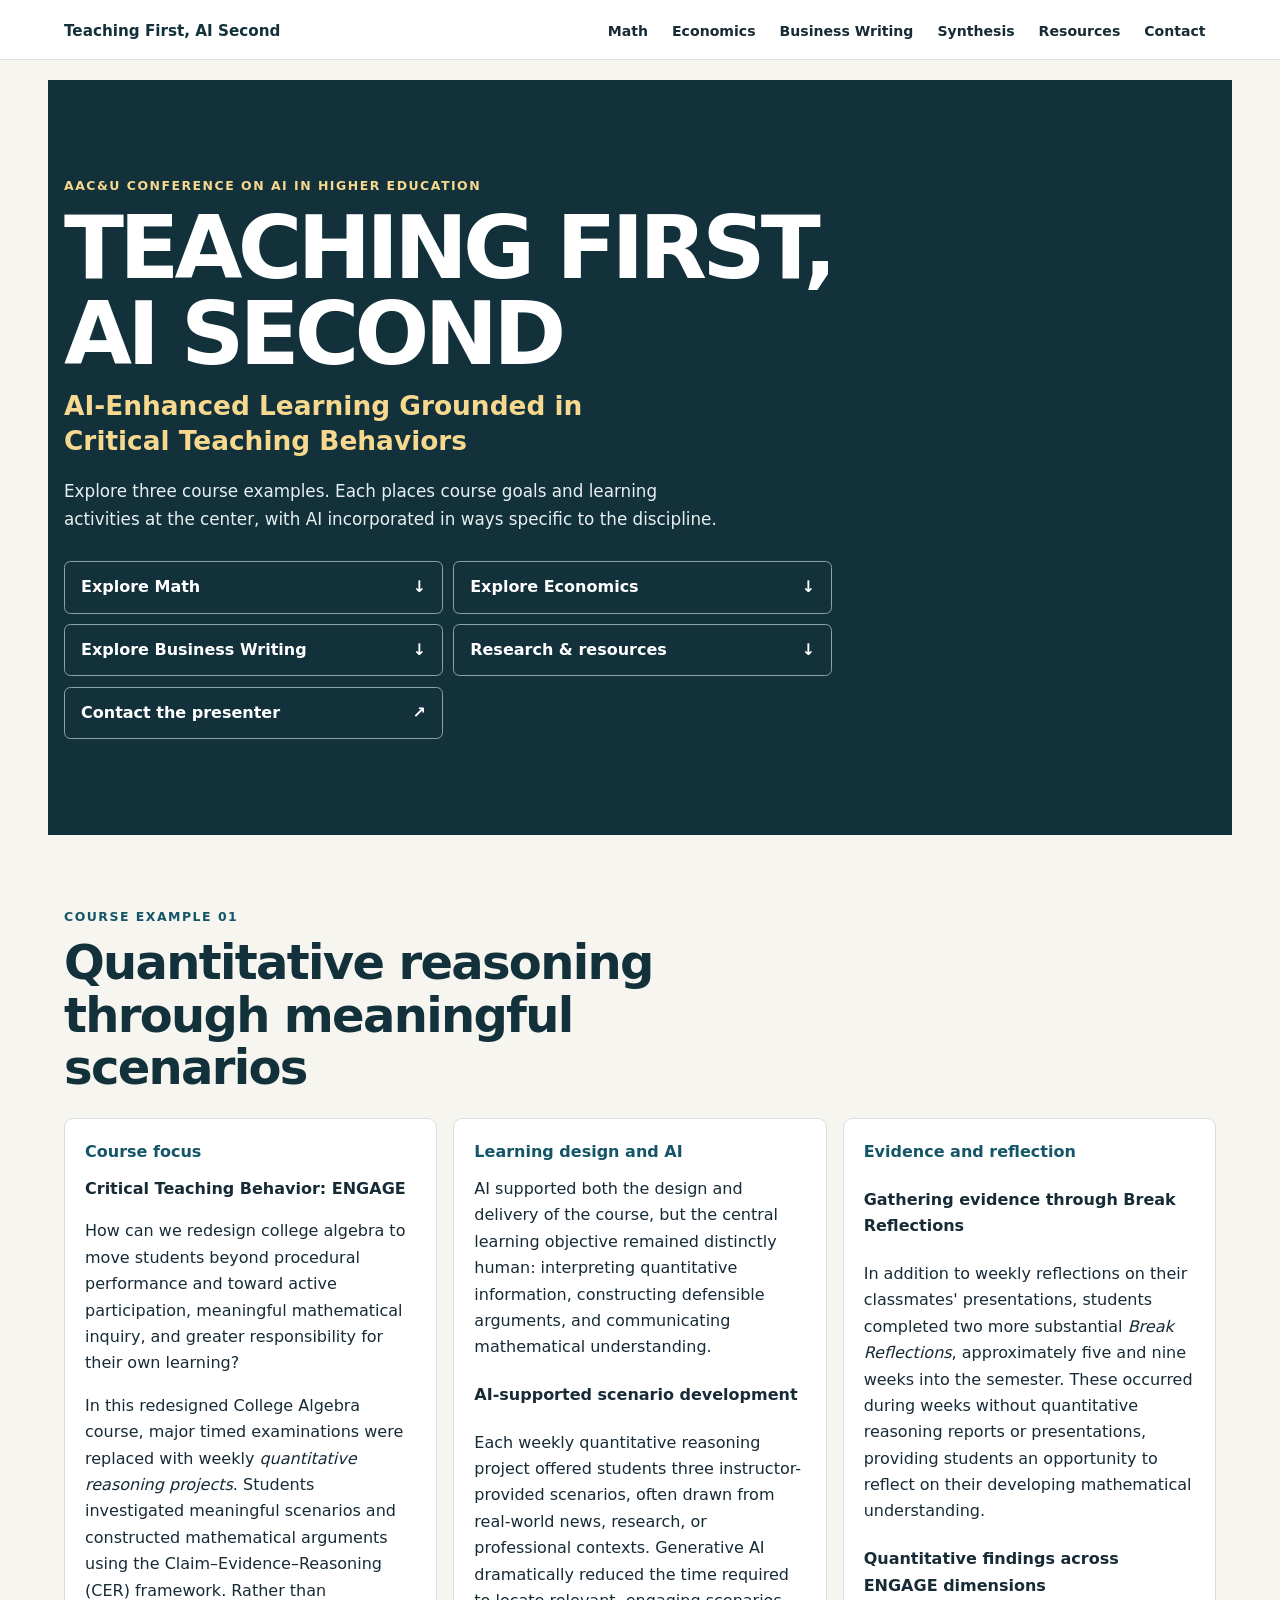
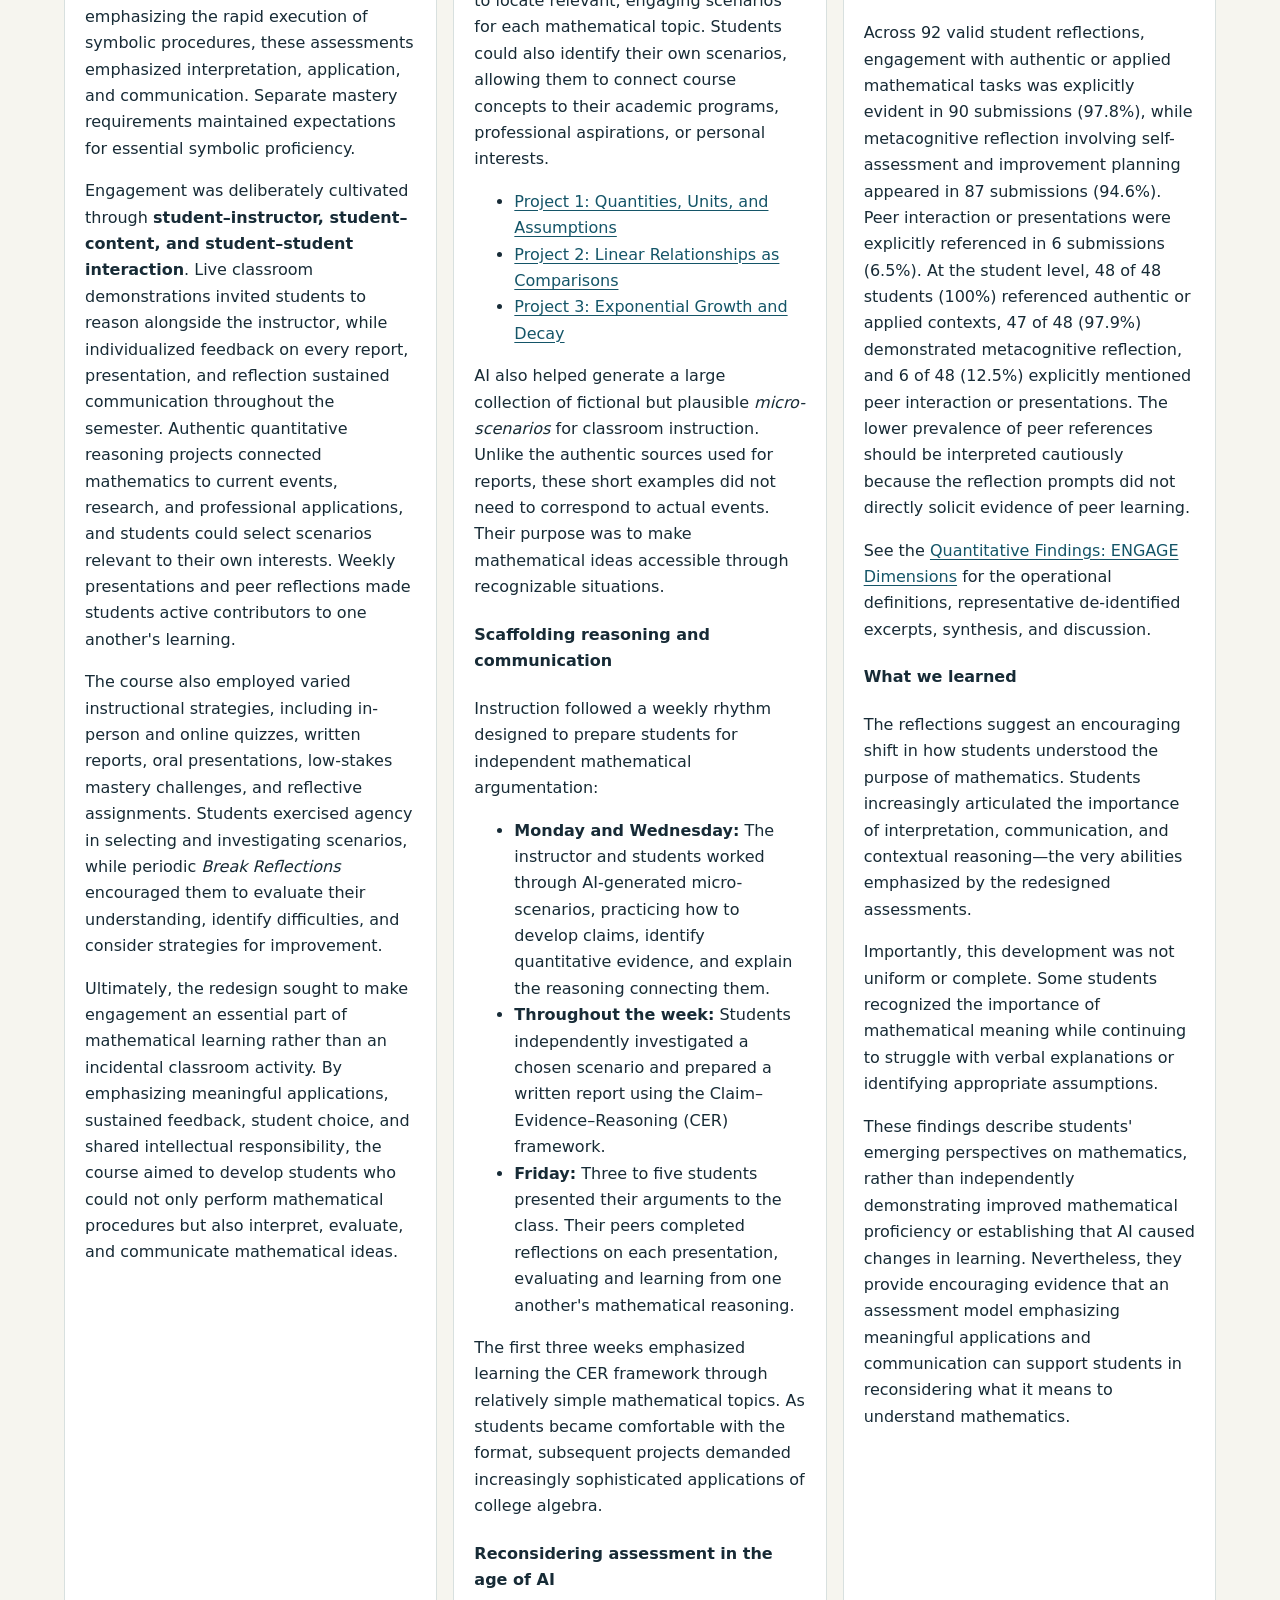
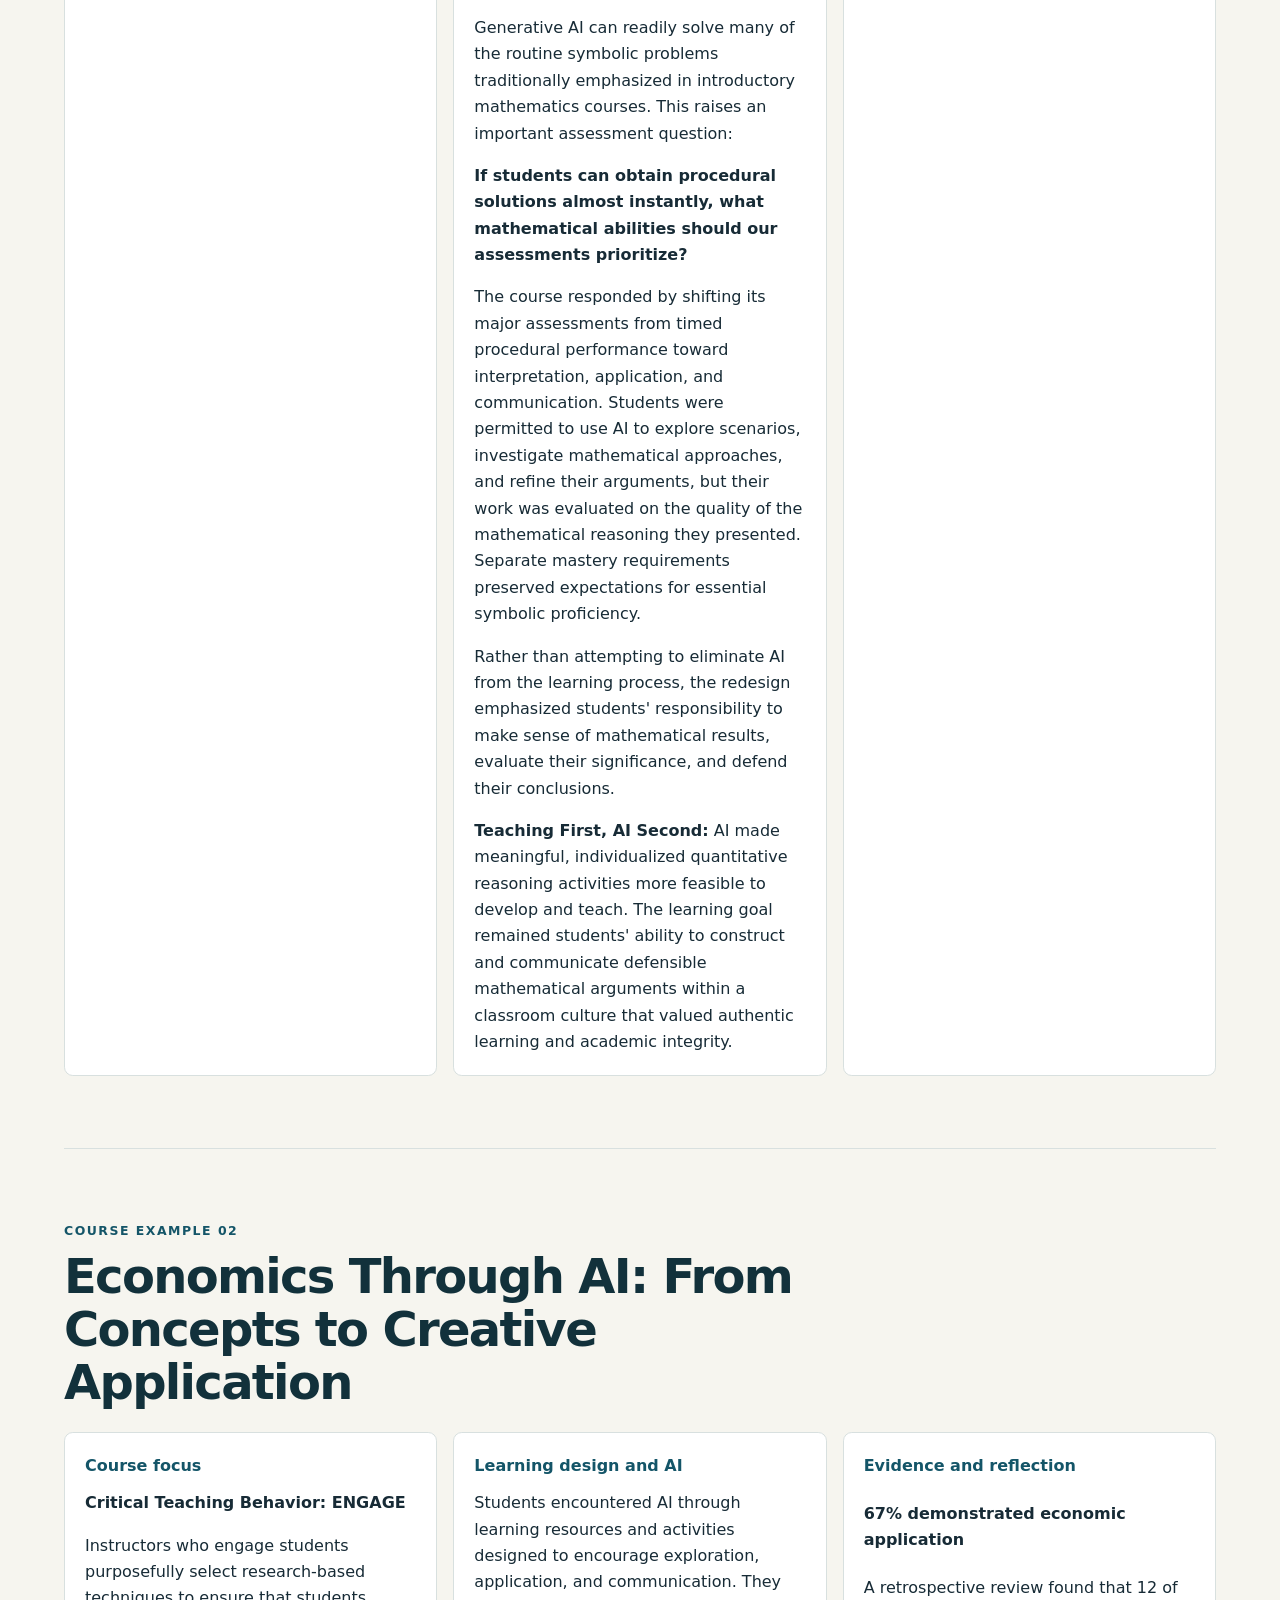
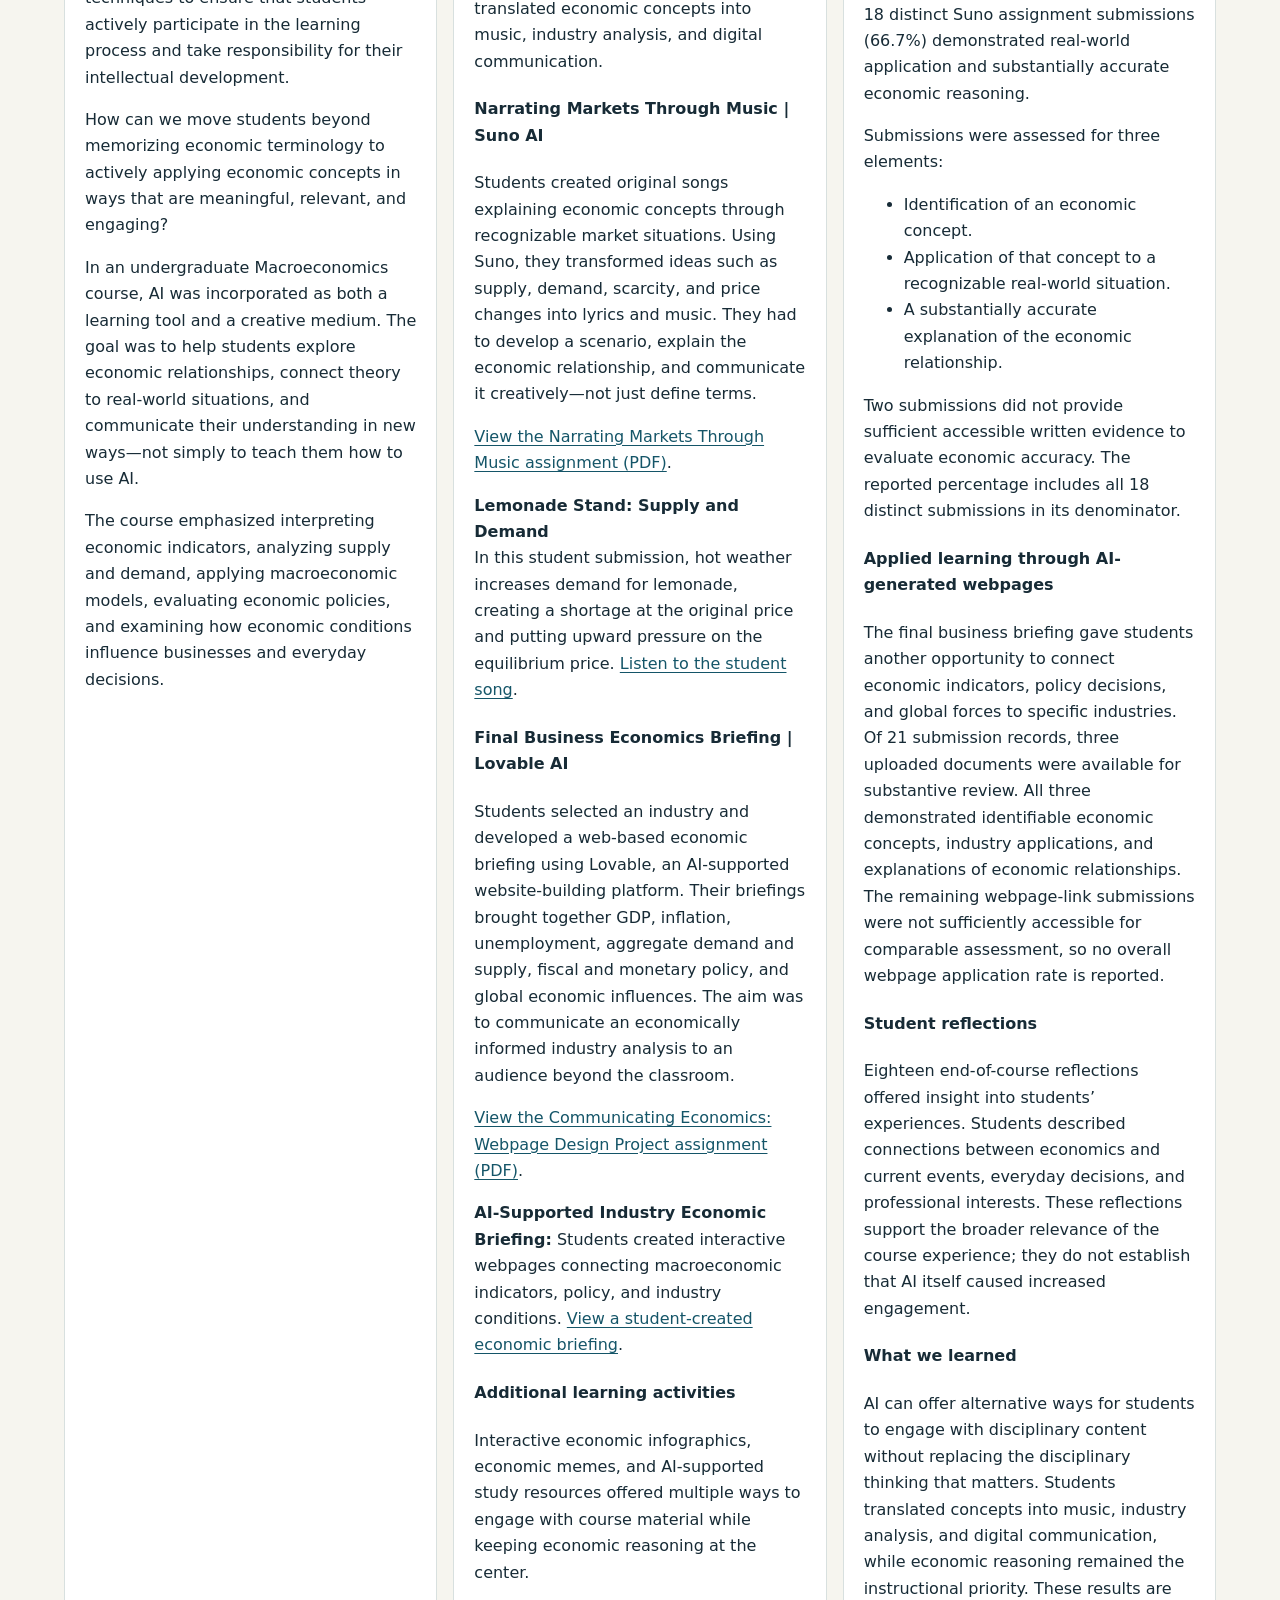
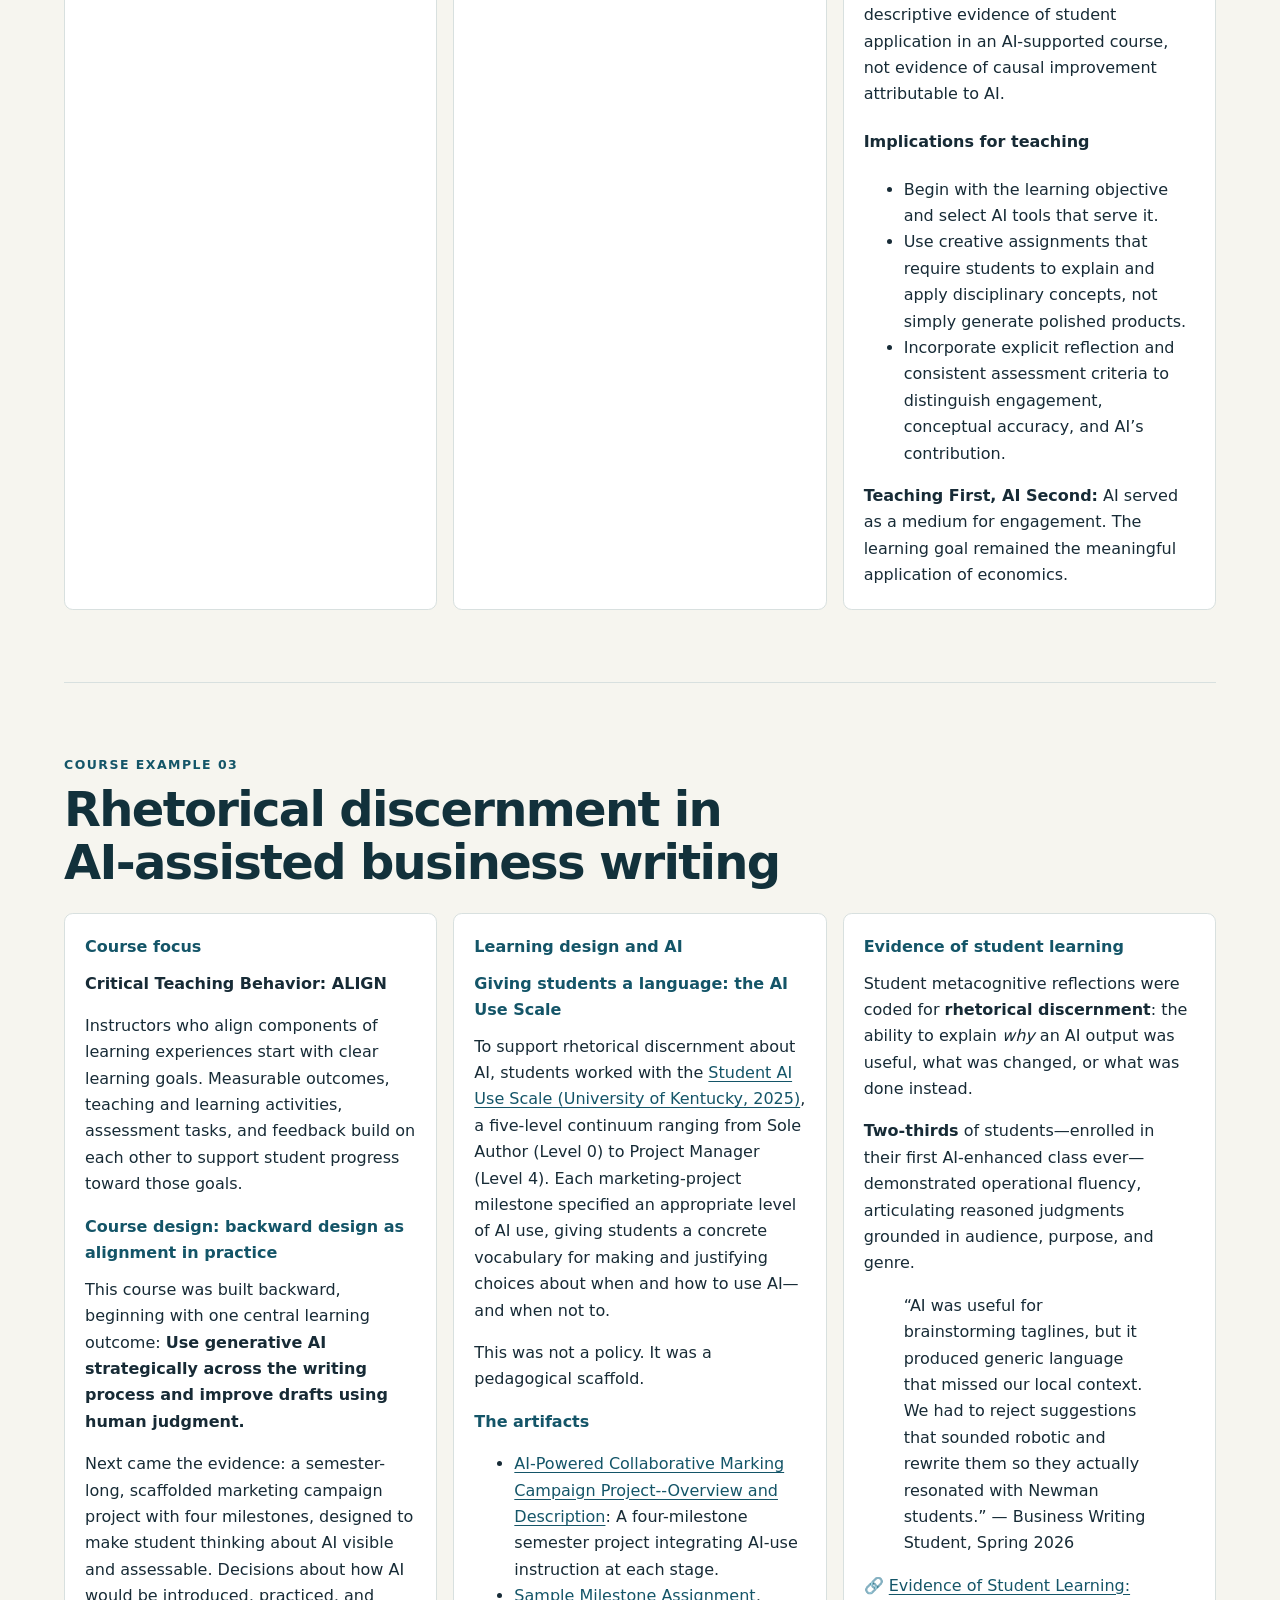
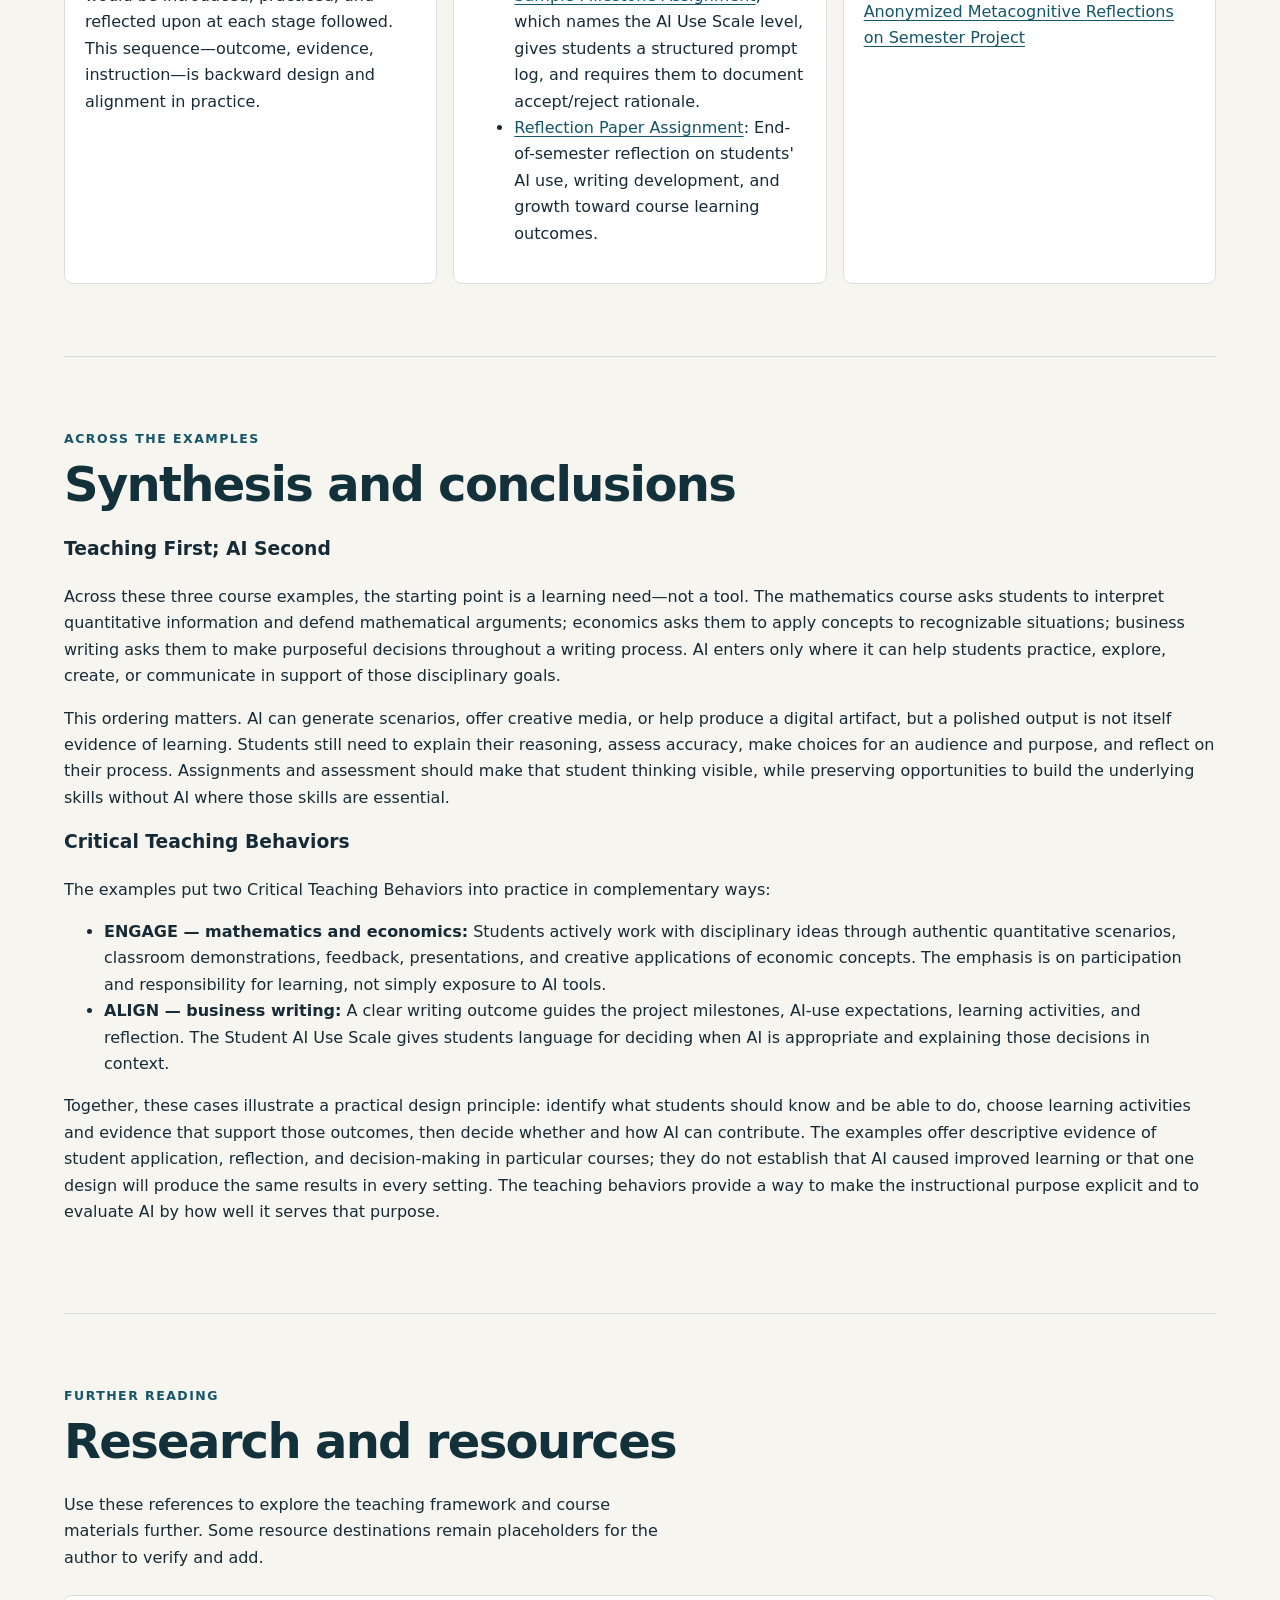
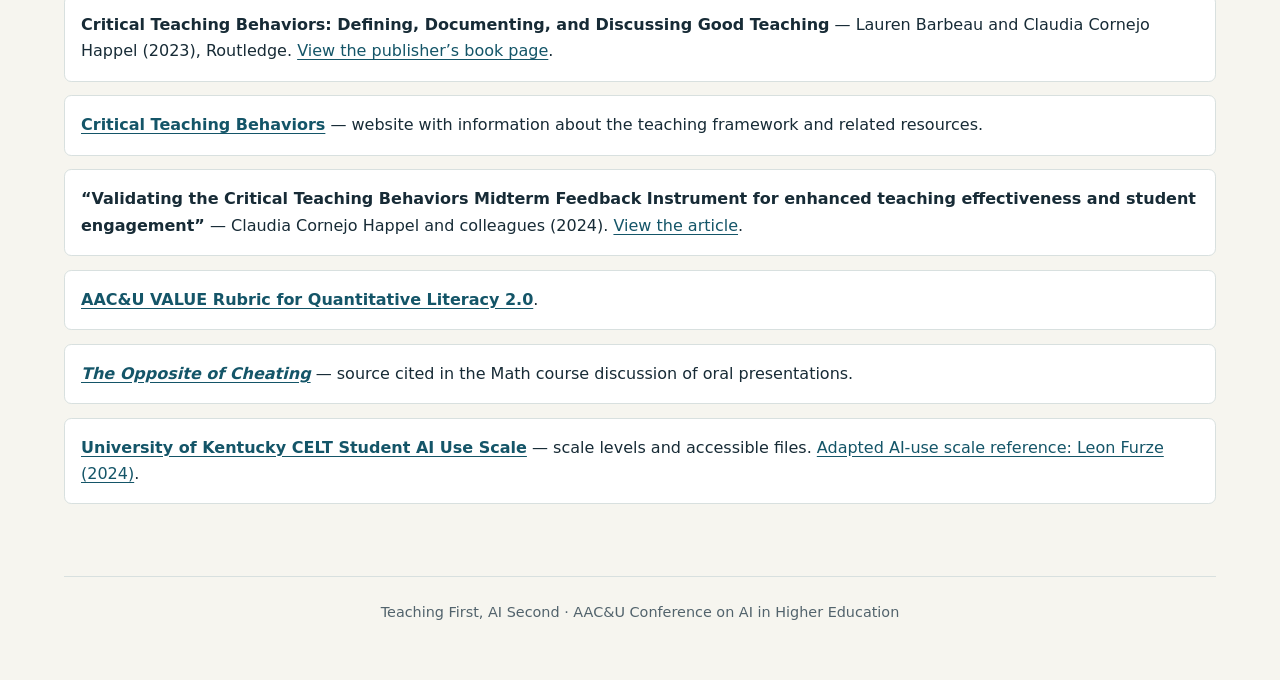
==== commit 4e94ca58: "Add special formatting" ====
--- a/index.html
+++ b/index.html
@@ -170,8 +170,8 @@
 		  </section>
 		  <section class="evidence">
 			<h3>Evidence of student learning</h3>
-			<p>Student metacognitive reflections were coded for rhetorical discernment: the ability to explain why an AI output was useful, what was changed, or what was done instead.</p>
-			<p>Two-thirds of students—enrolled in their first AI-enhanced class ever—demonstrated operational fluency, articulating reasoned judgments grounded in audience, purpose, and genre.</p>
+			<p>Student metacognitive reflections were coded for <b>rhetorical discernment</b>: the ability to explain <i>why</i> an AI output was useful, what was changed, or what was done instead.</p>
+			<p><b>Two-thirds</b> of students—enrolled in their first AI-enhanced class ever—demonstrated operational fluency, articulating reasoned judgments grounded in audience, purpose, and genre.</p>
 			<blockquote>
 			  <p>“AI was useful for brainstorming taglines, but it produced generic language that missed our local context. We had to reject suggestions that sounded robotic and rewrite them so they actually resonated with Newman students.” — Business Writing Student, Spring 2026</p>
 			</blockquote>
